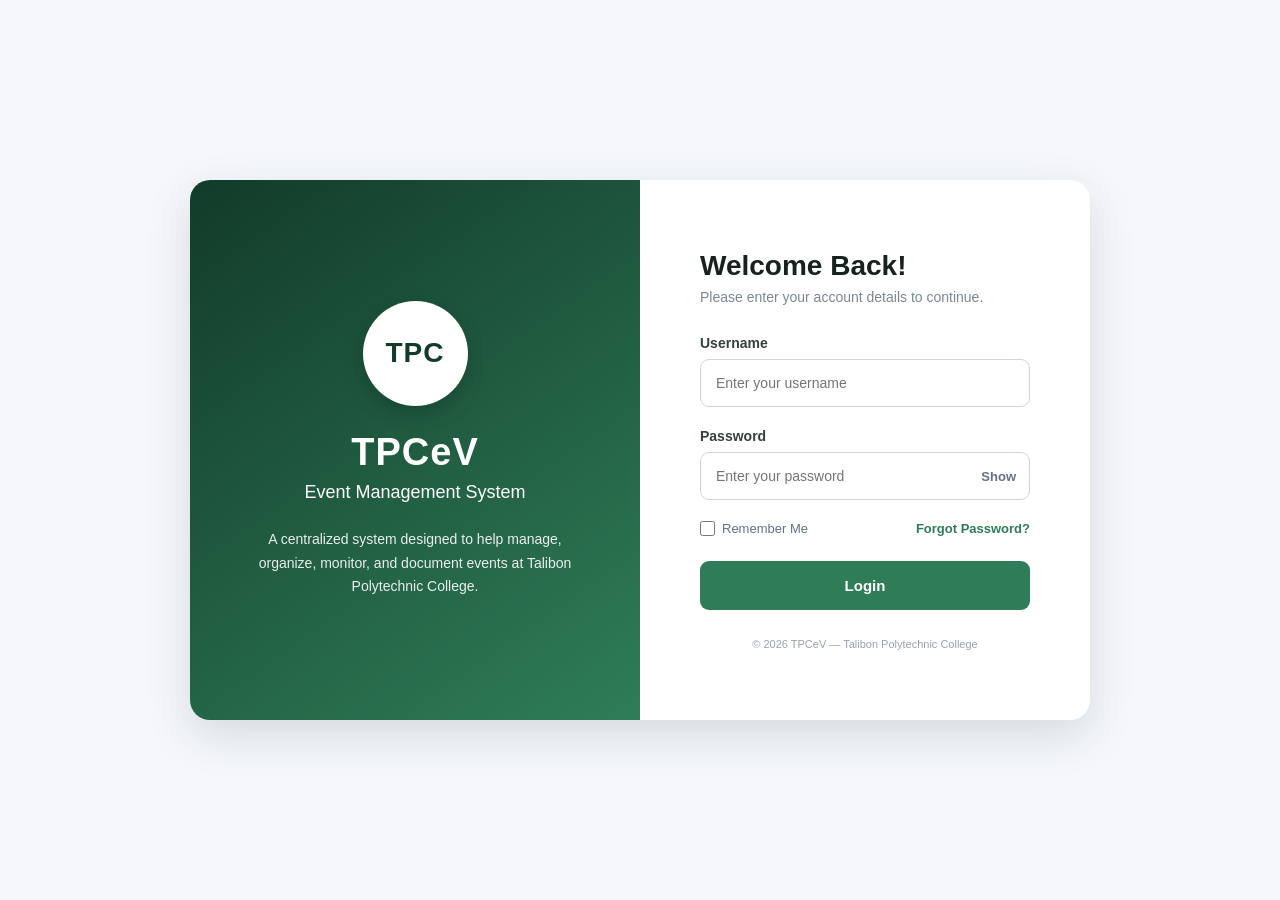
==== index.html @ 9faf1b17 "Set login page as homepage" ====
<!DOCTYPE html>
<html lang="en">
<head>
    <meta charset="UTF-8">
    <meta name="viewport" content="width=device-width, initial-scale=1.0">

    <title>TPCeV | Event Management System</title>

    <style>
        * {
            margin: 0;
            padding: 0;
            box-sizing: border-box;
            font-family: "Segoe UI", Arial, sans-serif;
        }

        body {
            min-height: 100vh;
            display: flex;
            align-items: center;
            justify-content: center;
            background: #f5f7fb;
            padding: 20px;
        }

        /* MAIN LOGIN BOX */
        .login-wrapper {
            width: 900px;
            min-height: 540px;
            display: flex;
            background: #ffffff;
            border-radius: 20px;
            overflow: hidden;
            box-shadow: 0 15px 45px rgba(18, 59, 42, 0.14);
        }

        /* LEFT SIDE */
        .welcome-section {
            width: 50%;
            background: linear-gradient(145deg, #123b2a, #2f7d58);
            color: white;
            display: flex;
            align-items: center;
            justify-content: center;
            text-align: center;
            padding: 50px;
        }

        .welcome-content {
            width: 100%;
        }

        /* LOGO */
        .logo {
            width: 105px;
            height: 105px;
            border-radius: 50%;
            background: white;
            color: #123b2a;
            display: flex;
            align-items: center;
            justify-content: center;
            margin: 0 auto 25px;
            font-size: 28px;
            font-weight: 800;
            letter-spacing: 1px;
            box-shadow: 0 8px 20px rgba(0, 0, 0, 0.18);
        }

        .welcome-content h1 {
            font-size: 38px;
            margin-bottom: 8px;
            letter-spacing: 1px;
        }

        .welcome-content h2 {
            font-size: 18px;
            font-weight: 400;
            margin-bottom: 25px;
        }

        .welcome-content p {
            font-size: 14px;
            line-height: 1.7;
            opacity: 0.9;
            max-width: 330px;
            margin: auto;
        }

        /* RIGHT SIDE */
        .login-section {
            width: 50%;
            padding: 55px 60px;
            display: flex;
            align-items: center;
        }

        .login-content {
            width: 100%;
        }

        .login-title {
            margin-bottom: 30px;
        }

        .login-title h2 {
            font-size: 28px;
            color: #17221d;
            margin-bottom: 7px;
        }

        .login-title p {
            font-size: 14px;
            color: #7b8794;
        }

        /* INPUT */
        .form-group {
            margin-bottom: 21px;
        }

        .form-group label {
            display: block;
            font-size: 14px;
            font-weight: 600;
            color: #34413a;
            margin-bottom: 8px;
        }

        .input-container {
            position: relative;
        }

        .input-container input {
            width: 100%;
            height: 48px;
            border: 1px solid #d0d5dd;
            border-radius: 9px;
            padding: 0 15px;
            font-size: 14px;
            outline: none;
            transition: 0.2s;
            background: #fff;
        }

        .input-container input:focus {
            border-color: #2f7d58;
            box-shadow: 0 0 0 3px rgba(47, 125, 88, 0.12);
        }

        .input-container input.error {
            border-color: #d92d20;
        }

        .input-container input.success {
            border-color: #2f7d58;
        }

        /* PASSWORD EYE */
        .password-toggle {
            position: absolute;
            right: 14px;
            top: 50%;
            transform: translateY(-50%);
            border: none;
            background: none;
            cursor: pointer;
            color: #667085;
            font-size: 13px;
            font-weight: 600;
        }

        .password-toggle:hover {
            color: #2f7d58;
        }

        /* ERROR MESSAGE */
        .error-message {
            display: none;
            color: #d92d20;
            font-size: 12px;
            margin-top: 6px;
        }

        .error-message.show {
            display: block;
        }

        /* OPTIONS */
        .login-options {
            display: flex;
            align-items: center;
            justify-content: space-between;
            margin-bottom: 25px;
            font-size: 13px;
        }

        .remember {
            display: flex;
            align-items: center;
            gap: 7px;
            color: #667085;
            cursor: pointer;
        }

        .remember input {
            width: 15px;
            height: 15px;
            cursor: pointer;
            accent-color: #2f7d58;
        }

        .forgot {
            color: #2f7d58;
            text-decoration: none;
            font-weight: 600;
        }

        .forgot:hover {
            text-decoration: underline;
            color: #123b2a;
        }

        /* LOGIN BUTTON */
        .login-button {
            width: 100%;
            height: 49px;
            border: none;
            border-radius: 9px;
            background: #2f7d58;
            color: white;
            font-size: 15px;
            font-weight: 700;
            cursor: pointer;
            transition: 0.2s;
        }

        .login-button:hover {
            background: #123b2a;
        }

        .login-button:disabled {
            opacity: 0.7;
            cursor: not-allowed;
        }

        /* LOGIN MESSAGE */
        .login-message {
            display: none;
            margin-top: 15px;
            padding: 11px;
            border-radius: 8px;
            text-align: center;
            font-size: 13px;
        }

        .login-message.success {
            display: block;
            color: #267049;
            background: #e6f3ec;
            border: 1px solid #b9ddc8;
        }

        .login-message.error {
            display: block;
            color: #b42318;
            background: #fef3f2;
            border: 1px solid #fecdca;
        }

        /* FOOTER */
        .footer {
            text-align: center;
            margin-top: 28px;
            font-size: 11px;
            color: #98a2b3;
        }

        /* MOBILE */
        @media (max-width: 768px) {

            .login-wrapper {
                width: 100%;
                max-width: 450px;
                min-height: auto;
            }

            .welcome-section {
                display: none;
            }

            .login-section {
                width: 100%;
                padding: 40px 30px;
            }
        }

        @media (max-width: 400px) {

            body {
                padding: 10px;
            }

            .login-section {
                padding: 35px 22px;
            }

            .login-title h2 {
                font-size: 25px;
            }

            .login-options {
                font-size: 12px;
            }
        }
    </style>
</head>

<body>

    <div class="login-wrapper">

        <!-- LEFT / WELCOME SECTION -->
        <div class="welcome-section">

            <div class="welcome-content">

                <div class="logo">
                    TPC
                </div>

                <h1>TPCeV</h1>

                <h2>Event Management System</h2>

                <p>
                    A centralized system designed to help manage,
                    organize, monitor, and document events at
                    Talibon Polytechnic College.
                </p>

            </div>

        </div>


        <!-- RIGHT / LOGIN SECTION -->
        <div class="login-section">

            <div class="login-content">

                <div class="login-title">

                    <h2>Welcome Back!</h2>

                    <p>
                        Please enter your account details to continue.
                    </p>

                </div>


                <form id="loginForm" novalidate>

                    <!-- USERNAME -->
                    <div class="form-group">

                        <label for="username">
                            Username
                        </label>

                        <div class="input-container">

                            <input
                                type="text"
                                id="username"
                                name="username"
                                placeholder="Enter your username"
                                autocomplete="username"
                            >

                        </div>

                        <div id="usernameError" class="error-message">
                            Please enter your username.
                        </div>

                    </div>


                    <!-- PASSWORD -->
                    <div class="form-group">

                        <label for="password">
                            Password
                        </label>

                        <div class="input-container">

                            <input
                                type="password"
                                id="password"
                                name="password"
                                placeholder="Enter your password"
                                autocomplete="current-password"
                            >

                            <button
                                type="button"
                                class="password-toggle"
                                id="passwordToggle"
                            >
                                Show
                            </button>

                        </div>

                        <div id="passwordError" class="error-message">
                            Please enter your password.
                        </div>

                    </div>


                    <!-- OPTIONS -->
                    <div class="login-options">

                        <label class="remember">

                            <input
                                type="checkbox"
                                id="rememberMe"
                            >

                            Remember Me

                        </label>

                        <a
                            href="#"
                            class="forgot"
                            id="forgotPassword"
                        >
                            Forgot Password?
                        </a>

                    </div>


                    <!-- LOGIN BUTTON -->
                    <button
                        type="submit"
                        class="login-button"
                        id="loginButton"
                    >
                        Login
                    </button>


                    <!-- MESSAGE -->
                    <div
                        id="loginMessage"
                        class="login-message"
                    ></div>

                </form>


                <div class="footer">

                    © 2026 TPCeV — Talibon Polytechnic College

                </div>

            </div>

        </div>

    </div>


    <script>

        /* =========================================
           TPCeV LOGIN VALIDATION
           ========================================= */

        const loginForm = document.getElementById("loginForm");

        const username = document.getElementById("username");
        const password = document.getElementById("password");

        const usernameError = document.getElementById("usernameError");
        const passwordError = document.getElementById("passwordError");

        const loginButton = document.getElementById("loginButton");
        const loginMessage = document.getElementById("loginMessage");

        const passwordToggle =
            document.getElementById("passwordToggle");

        const forgotPassword =
            document.getElementById("forgotPassword");


        /* =========================================
           DEMO ACCOUNT
           ========================================= */

        const VALID_USERNAME = "admin";
        const VALID_PASSWORD = "admin123";


        /* =========================================
           SHOW / HIDE PASSWORD
           ========================================= */

        passwordToggle.addEventListener("click", function () {

            if (password.type === "password") {

                password.type = "text";
                passwordToggle.textContent = "Hide";

            } else {

                password.type = "password";
                passwordToggle.textContent = "Show";

            }

        });


        /* =========================================
           CLEAR ERROR WHEN USER TYPES
           ========================================= */

        username.addEventListener("input", function () {

            username.classList.remove("error");
            usernameError.classList.remove("show");

        });


        password.addEventListener("input", function () {

            password.classList.remove("error");
            passwordError.classList.remove("show");

        });


        /* =========================================
           LOGIN VALIDATION
           ========================================= */

        loginForm.addEventListener("submit", function (event) {

            event.preventDefault();

            let valid = true;

            const enteredUsername =
                username.value.trim();

            const enteredPassword =
                password.value;


            loginMessage.className = "login-message";
            loginMessage.textContent = "";


            /* USERNAME VALIDATION */

            if (enteredUsername === "") {

                username.classList.add("error");

                usernameError.textContent =
                    "Please enter your username.";

                usernameError.classList.add("show");

                valid = false;

            }


            /* PASSWORD VALIDATION */

            if (enteredPassword === "") {

                password.classList.add("error");

                passwordError.textContent =
                    "Please enter your password.";

                passwordError.classList.add("show");

                valid = false;

            }


            if (!valid) {
                return;
            }


            /* PASSWORD LENGTH */

            if (enteredPassword.length < 6) {

                password.classList.add("error");

                passwordError.textContent =
                    "Password must be at least 6 characters.";

                passwordError.classList.add("show");

                return;

            }


            /* =====================================
               CHECK LOGIN CREDENTIALS
               ===================================== */

            if (
                enteredUsername === VALID_USERNAME &&
                enteredPassword === VALID_PASSWORD
            ) {

                username.classList.add("success");
                password.classList.add("success");

                loginMessage.className =
                    "login-message success";

                loginMessage.textContent =
                    "Login successful! Redirecting...";

                loginButton.disabled = true;

                loginButton.textContent =
                    "Logging in...";


                /* SAVE LOGIN STATUS */

                localStorage.setItem(
                    "tpcevLoggedIn",
                    "true"
                );

                localStorage.setItem(
                    "tpcevAdmin",
                    "Administrator"
                );


                /* REMEMBER USERNAME */

                const rememberMe =
                    document.getElementById("rememberMe");

                if (rememberMe.checked) {

                    localStorage.setItem(
                        "tpcev_username",
                        enteredUsername
                    );

                } else {

                    localStorage.removeItem(
                        "tpcev_username"
                    );

                }


                /* REDIRECT */

                setTimeout(function () {

                    window.location.href =
                        "dashboard.html";

                }, 1200);


            } else {

                username.classList.add("error");
                password.classList.add("error");

                loginMessage.className =
                    "login-message error";

                loginMessage.textContent =
                    "Invalid username or password.";

            }

        });


        /* =========================================
           REMEMBERED USERNAME
           ========================================= */

        window.addEventListener("load", function () {

            const savedUsername =
                localStorage.getItem("tpcev_username");

            if (savedUsername) {

                username.value = savedUsername;

                document.getElementById(
                    "rememberMe"
                ).checked = true;

            }

        });


        /* =========================================
           FORGOT PASSWORD
           ========================================= */

        forgotPassword.addEventListener("click", function (event) {

            event.preventDefault();

            loginMessage.className =
                "login-message error";

            loginMessage.textContent =
                "Please contact the system administrator to reset your password.";

        });

    </script>

</body>
</html>
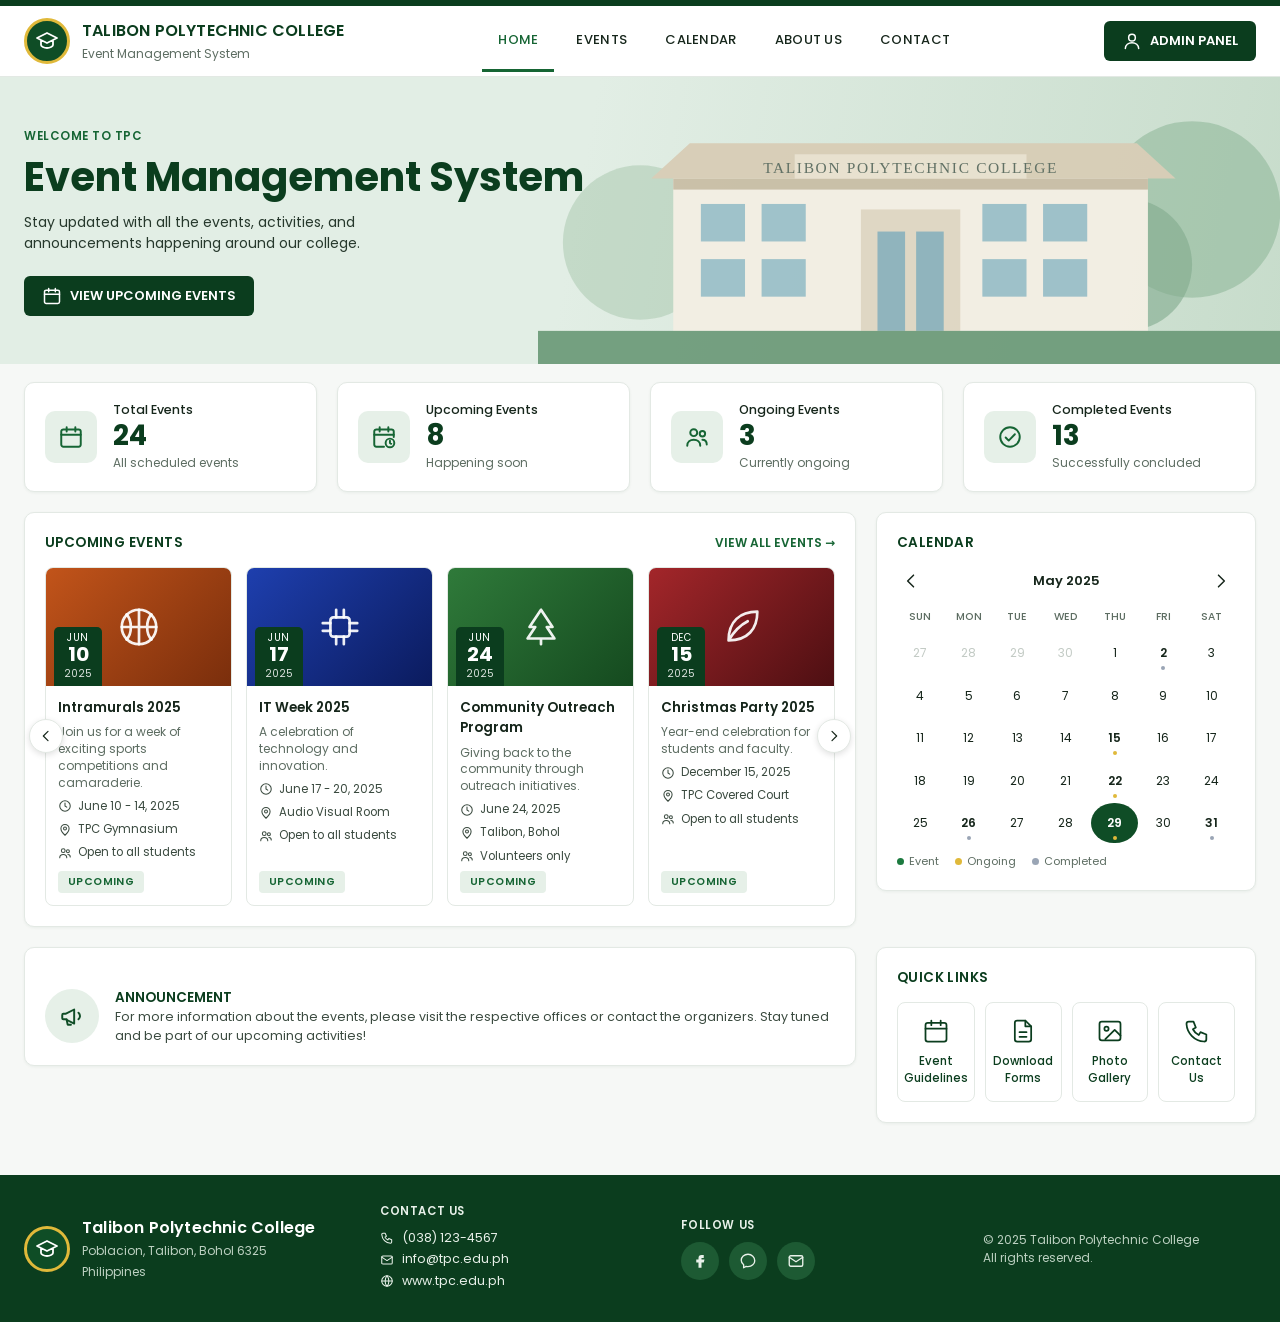
==== commit ac5f7ed2: "Update TPCeV system" ====
--- a/index.html
+++ b/index.html
@@ -1,754 +1,1903 @@
 <!DOCTYPE html>
 <html lang="en">
 <head>
-    <meta charset="UTF-8">
-    <meta name="viewport" content="width=device-width, initial-scale=1.0">
-
-    <title>TPCeV | Event Management System</title>
-
-    <style>
-        * {
-            margin: 0;
-            padding: 0;
-            box-sizing: border-box;
-            font-family: "Segoe UI", Arial, sans-serif;
-        }
-
-        body {
-            min-height: 100vh;
-            display: flex;
-            align-items: center;
-            justify-content: center;
-            background: #f5f7fb;
-            padding: 20px;
-        }
-
-        /* MAIN LOGIN BOX */
-        .login-wrapper {
-            width: 900px;
-            min-height: 540px;
-            display: flex;
-            background: #ffffff;
-            border-radius: 20px;
-            overflow: hidden;
-            box-shadow: 0 15px 45px rgba(18, 59, 42, 0.14);
-        }
-
-        /* LEFT SIDE */
-        .welcome-section {
-            width: 50%;
-            background: linear-gradient(145deg, #123b2a, #2f7d58);
-            color: white;
-            display: flex;
-            align-items: center;
-            justify-content: center;
-            text-align: center;
-            padding: 50px;
-        }
-
-        .welcome-content {
-            width: 100%;
-        }
-
-        /* LOGO */
-        .logo {
-            width: 105px;
-            height: 105px;
-            border-radius: 50%;
-            background: white;
-            color: #123b2a;
-            display: flex;
-            align-items: center;
-            justify-content: center;
-            margin: 0 auto 25px;
-            font-size: 28px;
-            font-weight: 800;
-            letter-spacing: 1px;
-            box-shadow: 0 8px 20px rgba(0, 0, 0, 0.18);
-        }
-
-        .welcome-content h1 {
-            font-size: 38px;
-            margin-bottom: 8px;
-            letter-spacing: 1px;
-        }
-
-        .welcome-content h2 {
-            font-size: 18px;
-            font-weight: 400;
-            margin-bottom: 25px;
-        }
-
-        .welcome-content p {
-            font-size: 14px;
-            line-height: 1.7;
-            opacity: 0.9;
-            max-width: 330px;
-            margin: auto;
-        }
-
-        /* RIGHT SIDE */
-        .login-section {
-            width: 50%;
-            padding: 55px 60px;
-            display: flex;
-            align-items: center;
-        }
-
-        .login-content {
-            width: 100%;
-        }
-
-        .login-title {
-            margin-bottom: 30px;
-        }
-
-        .login-title h2 {
-            font-size: 28px;
-            color: #17221d;
-            margin-bottom: 7px;
-        }
-
-        .login-title p {
-            font-size: 14px;
-            color: #7b8794;
-        }
-
-        /* INPUT */
-        .form-group {
-            margin-bottom: 21px;
-        }
-
-        .form-group label {
-            display: block;
-            font-size: 14px;
-            font-weight: 600;
-            color: #34413a;
-            margin-bottom: 8px;
-        }
-
-        .input-container {
-            position: relative;
-        }
-
-        .input-container input {
-            width: 100%;
-            height: 48px;
-            border: 1px solid #d0d5dd;
-            border-radius: 9px;
-            padding: 0 15px;
-            font-size: 14px;
-            outline: none;
-            transition: 0.2s;
-            background: #fff;
-        }
-
-        .input-container input:focus {
-            border-color: #2f7d58;
-            box-shadow: 0 0 0 3px rgba(47, 125, 88, 0.12);
-        }
-
-        .input-container input.error {
-            border-color: #d92d20;
-        }
-
-        .input-container input.success {
-            border-color: #2f7d58;
-        }
-
-        /* PASSWORD EYE */
-        .password-toggle {
-            position: absolute;
-            right: 14px;
-            top: 50%;
-            transform: translateY(-50%);
-            border: none;
-            background: none;
-            cursor: pointer;
-            color: #667085;
-            font-size: 13px;
-            font-weight: 600;
-        }
-
-        .password-toggle:hover {
-            color: #2f7d58;
-        }
-
-        /* ERROR MESSAGE */
-        .error-message {
-            display: none;
-            color: #d92d20;
-            font-size: 12px;
-            margin-top: 6px;
-        }
-
-        .error-message.show {
-            display: block;
-        }
-
-        /* OPTIONS */
-        .login-options {
-            display: flex;
-            align-items: center;
-            justify-content: space-between;
-            margin-bottom: 25px;
-            font-size: 13px;
-        }
-
-        .remember {
-            display: flex;
-            align-items: center;
-            gap: 7px;
-            color: #667085;
-            cursor: pointer;
-        }
-
-        .remember input {
-            width: 15px;
-            height: 15px;
-            cursor: pointer;
-            accent-color: #2f7d58;
-        }
-
-        .forgot {
-            color: #2f7d58;
-            text-decoration: none;
-            font-weight: 600;
-        }
-
-        .forgot:hover {
-            text-decoration: underline;
-            color: #123b2a;
-        }
-
-        /* LOGIN BUTTON */
-        .login-button {
-            width: 100%;
-            height: 49px;
-            border: none;
-            border-radius: 9px;
-            background: #2f7d58;
-            color: white;
-            font-size: 15px;
-            font-weight: 700;
-            cursor: pointer;
-            transition: 0.2s;
-        }
-
-        .login-button:hover {
-            background: #123b2a;
-        }
-
-        .login-button:disabled {
-            opacity: 0.7;
-            cursor: not-allowed;
-        }
-
-        /* LOGIN MESSAGE */
-        .login-message {
-            display: none;
-            margin-top: 15px;
-            padding: 11px;
-            border-radius: 8px;
-            text-align: center;
-            font-size: 13px;
-        }
-
-        .login-message.success {
-            display: block;
-            color: #267049;
-            background: #e6f3ec;
-            border: 1px solid #b9ddc8;
-        }
-
-        .login-message.error {
-            display: block;
-            color: #b42318;
-            background: #fef3f2;
-            border: 1px solid #fecdca;
-        }
-
-        /* FOOTER */
-        .footer {
-            text-align: center;
-            margin-top: 28px;
-            font-size: 11px;
-            color: #98a2b3;
-        }
-
-        /* MOBILE */
-        @media (max-width: 768px) {
-
-            .login-wrapper {
-                width: 100%;
-                max-width: 450px;
-                min-height: auto;
-            }
-
-            .welcome-section {
-                display: none;
-            }
-
-            .login-section {
-                width: 100%;
-                padding: 40px 30px;
-            }
-        }
-
-        @media (max-width: 400px) {
-
-            body {
-                padding: 10px;
-            }
-
-            .login-section {
-                padding: 35px 22px;
-            }
-
-            .login-title h2 {
-                font-size: 25px;
-            }
-
-            .login-options {
-                font-size: 12px;
-            }
-        }
-    </style>
+<meta charset="UTF-8">
+<meta name="viewport" content="width=device-width, initial-scale=1">
+<title>TPC Event Management System</title>
+<link rel="preconnect" href="https://fonts.googleapis.com">
+<link href="https://fonts.googleapis.com/css2?family=Poppins:wght@400;500;600;700&display=swap" rel="stylesheet">
+<style>
+:root
+{
+  --green-900:#0b3d1e;
+  --green-800:#0f4d26;
+  --green-700:#166534;
+  --green-600:#1c7a3f;
+  --green-100:#e6f0e8;
+  --green-50:#f3f8f4;
+  --ink:#16261b;
+  --muted:#5d6d62;
+  --line:#e3e9e4;
+  --bg:#f6f8f6;
+  --card:#fff;
+  --gold:#e0b93a;
+  --blue:#2f6fbf;
+  --red:#b3372f;
+  --radius:10px;
+}
+*
+{
+  box-sizing:border-box;
+  margin:0;
+  padding:0
+}
+html
+{
+  scroll-behavior:smooth
+}
+body
+{
+  font-family:'Poppins',system-ui,-apple-system,'Segoe UI',Roboto,sans-serif;
+  background:var(--bg);
+  color:var(--ink);
+  font-size:14px;
+  line-height:1.5
+}
+button
+{
+  font:inherit;
+  cursor:pointer;
+  border:0;
+  background:none;
+  color:inherit
+}
+a
+{
+  color:inherit;
+  text-decoration:none
+}
+:focus-visible
+{
+  outline:2px solid var(--green-600);
+  outline-offset:2px
+}
+.hidden
+{
+  display:none!important
+}
+svg.i
+{
+  width:20px;
+  height:20px;
+  stroke:currentColor;
+  fill:none;
+  stroke-width:1.8;
+  stroke-linecap:round;
+  stroke-linejoin:round;
+  flex:none
+}
+/* ---------- Public header ---------- */
+.topbar
+{
+  background:#fff;
+  border-top:6px solid var(--green-900);
+  border-bottom:1px solid var(--line);
+  position:sticky;
+  top:0;
+  z-index:20
+}
+.topbar-in
+{
+  max-width:1280px;
+  margin:auto;
+  padding:12px 24px;
+  display:flex;
+  align-items:center;
+  gap:24px
+}
+.brand
+{
+  display:flex;
+  align-items:center;
+  gap:12px
+}
+.brand b
+{
+  display:block;
+  font-size:16px;
+  font-weight:600;
+  letter-spacing:.2px;
+  color:var(--green-900)
+}
+.brand small
+{
+  color:var(--muted);
+  font-size:12px
+}
+.logo
+{
+  width:46px;
+  height:46px;
+  border-radius:50%;
+  background:var(--green-800);
+  display:grid;
+  place-items:center;
+  color:#fff;
+  border:3px solid var(--gold);
+  flex:none
+}
+.logo svg
+{
+  width:24px;
+  height:24px;
+  stroke:#fff;
+  fill:none;
+  stroke-width:1.8;
+  stroke-linecap:round;
+  stroke-linejoin:round
+}
+nav.main
+{
+  margin:0 auto;
+  display:flex;
+  gap:6px
+}
+nav.main a
+{
+  padding:20px 16px;
+  font-weight:500;
+  color:var(--ink);
+  border-bottom:3px solid transparent;
+  margin-bottom:-14px;
+  margin-top:-14px;
+  font-size:13px;
+  letter-spacing:.3px
+}
+nav.main a:hover,nav.main a.active
+{
+  color:var(--green-700);
+  border-color:var(--green-700)
+}
+.btn
+{
+  display:inline-flex;
+  align-items:center;
+  gap:8px;
+  padding:10px 18px;
+  border-radius:6px;
+  font-weight:600;
+  font-size:13px;
+  transition:background .15s
+}
+.btn-primary
+{
+  background:var(--green-900);
+  color:#fff
+}
+.btn-primary:hover
+{
+  background:var(--green-700)
+}
+.btn-ghost
+{
+  border:1px solid var(--line);
+  background:#fff
+}
+.btn-ghost:hover
+{
+  background:var(--green-50)
+}
+.menu-btn
+{
+  display:none
+}
+/* ---------- Hero ---------- */
+.hero
+{
+  position:relative;
+  overflow:hidden;
+  background:linear-gradient(100deg,#e2eee5 0%,#e2eee5 45%,#c7dccb 100%);
+  min-height:260px
+}
+.hero-in
+{
+  max-width:1280px;
+  margin:auto;
+  padding:48px 24px;
+  position:relative;
+  z-index:2
+}
+.hero small
+{
+  color:var(--green-700);
+  font-weight:600;
+  letter-spacing:.5px
+}
+.hero h1
+{
+  font-size:40px;
+  line-height:1.15;
+  color:var(--green-900);
+  margin:8px 0 12px;
+  font-weight:700
+}
+.hero p
+{
+  max-width:380px;
+  color:#26382c;
+  margin-bottom:22px
+}
+.campus
+{
+  position:absolute;
+  right:0;
+  bottom:0;
+  width:58%;
+  height:100%;
+  z-index:1;
+  opacity:.95
+}
+.campus svg
+{
+  width:100%;
+  height:100%
+}
+/* ---------- Layout ---------- */
+.wrap
+{
+  max-width:1280px;
+  margin:auto;
+  padding:24px
+}
+.stats
+{
+  display:grid;
+  grid-template-columns:repeat(4,1fr);
+  gap:20px;
+  margin-top:-6px
+}
+.stat
+{
+  background:var(--card);
+  border:1px solid var(--line);
+  border-radius:var(--radius);
+  padding:18px 20px;
+  display:flex;
+  align-items:center;
+  gap:16px;
+  box-shadow:0 1px 3px rgba(11,61,30,.06)
+}
+.stat .ic
+{
+  width:52px;
+  height:52px;
+  border-radius:10px;
+  background:var(--green-100);
+  color:var(--green-700);
+  display:grid;
+  place-items:center
+}
+.stat .ic svg
+{
+  width:26px;
+  height:26px
+}
+.stat h4
+{
+  font-size:12.5px;
+  font-weight:500;
+  color:var(--ink)
+}
+.stat .n
+{
+  font-size:28px;
+  font-weight:700;
+  color:var(--green-900);
+  line-height:1.15
+}
+.stat small
+{
+  color:var(--muted);
+  font-size:12px
+}
+.grid
+{
+  display:grid;
+  grid-template-columns:1fr 380px;
+  gap:20px;
+  margin-top:20px;
+  align-items:start
+}
+.panel
+{
+  background:var(--card);
+  border:1px solid var(--line);
+  border-radius:var(--radius);
+  padding:20px;
+  box-shadow:0 1px 3px rgba(11,61,30,.06)
+}
+.panel-h
+{
+  display:flex;
+  align-items:center;
+  justify-content:space-between;
+  margin-bottom:14px
+}
+.panel-h h3
+{
+  font-size:13.5px;
+  font-weight:600;
+  color:var(--green-900);
+  letter-spacing:.4px
+}
+.link
+{
+  font-size:12px;
+  font-weight:600;
+  color:var(--green-700)
+}
+.link:hover
+{
+  text-decoration:underline
+}
+/* ---------- Event cards ---------- */
+.ev-row
+{
+  display:grid;
+  grid-template-columns:repeat(4,1fr);
+  gap:14px
+}
+.ev
+{
+  border:1px solid var(--line);
+  border-radius:8px;
+  overflow:hidden;
+  display:flex;
+  flex-direction:column;
+  background:#fff
+}
+.ev-cover
+{
+  height:118px;
+  position:relative;
+  display:grid;
+  place-items:center;
+  color:rgba(255,255,255,.92)
+}
+.ev-cover svg
+{
+  width:46px;
+  height:46px;
+  stroke-width:1.4
+}
+.ev-date
+{
+  position:absolute;
+  left:8px;
+  bottom:0;
+  background:var(--green-900);
+  color:#fff;
+  text-align:center;
+  padding:5px 10px 6px;
+  border-radius:5px 5px 0 0;
+  line-height:1.1
+}
+.ev-date span
+{
+  font-size:10px;
+  display:block;
+  letter-spacing:.5px
+}
+.ev-date b
+{
+  font-size:20px;
+  display:block
+}
+.ev-date i
+{
+  font-style:normal;
+  font-size:10px;
+  opacity:.85
+}
+.ev-body
+{
+  padding:12px;
+  display:flex;
+  flex-direction:column;
+  gap:6px;
+  flex:1
+}
+.ev-body h5
+{
+  font-size:13.5px;
+  font-weight:600
+}
+.ev-body p
+{
+  font-size:12px;
+  color:var(--muted);
+  line-height:1.4
+}
+.meta
+{
+  display:flex;
+  align-items:center;
+  gap:6px;
+  font-size:11.5px;
+  color:#3a4a3f
+}
+.meta svg
+{
+  width:14px;
+  height:14px
+}
+.badge
+{
+  display:inline-block;
+  font-size:10.5px;
+  font-weight:600;
+  padding:3px 10px;
+  border-radius:4px;
+  letter-spacing:.4px;
+  align-self:flex-start;
+  margin-top:auto
+}
+.b-upcoming
+{
+  background:var(--green-100);
+  color:var(--green-700)
+}
+.b-ongoing
+{
+  background:#fff3cf;
+  color:#8a6a00
+}
+.b-completed
+{
+  background:#e7eaf0;
+  color:#48546a
+}
+.slider
+{
+  position:relative
+}
+.arrow
+{
+  position:absolute;
+  top:50%;
+  width:34px;
+  height:34px;
+  border-radius:50%;
+  background:#fff;
+  border:1px solid var(--line);
+  box-shadow:0 2px 6px rgba(0,0,0,.12);
+  display:grid;
+  place-items:center;
+  z-index:3;
+  transform:translateY(-50%)
+}
+.arrow:hover
+{
+  background:var(--green-50)
+}
+.arrow.l
+{
+  left:-16px
+}
+.arrow.r
+{
+  right:-16px
+}
+.arrow svg
+{
+  width:16px;
+  height:16px
+}
+/* ---------- Calendar ---------- */
+.cal-h
+{
+  display:flex;
+  align-items:center;
+  justify-content:space-between;
+  font-weight:600;
+  font-size:13px;
+  margin-bottom:8px
+}
+.cal-h button
+{
+  width:28px;
+  height:28px;
+  border-radius:6px;
+  display:grid;
+  place-items:center
+}
+.cal-h button:hover
+{
+  background:var(--green-50)
+}
+.cal
+{
+  display:grid;
+  grid-template-columns:repeat(7,1fr);
+  gap:2px;
+  text-align:center;
+  font-size:12px
+}
+.cal .dow
+{
+  font-size:10.5px;
+  color:var(--muted);
+  padding:6px 0;
+  font-weight:500
+}
+.cal .d
+{
+  aspect-ratio:1.15;
+  display:flex;
+  flex-direction:column;
+  align-items:center;
+  justify-content:center;
+  border-radius:50%;
+  position:relative;
+  cursor:default
+}
+.cal .d.out
+{
+  color:#c3cbc5
+}
+.cal .d.today
+{
+  background:var(--green-800);
+  color:#fff;
+  font-weight:600
+}
+.cal .d.has
+{
+  cursor:pointer;
+  font-weight:600
+}
+.cal .d.has:hover
+{
+  background:var(--green-100)
+}
+.cal .d.today.has:hover
+{
+  background:var(--green-700)
+}
+.cal .d .dots
+{
+  position:absolute;
+  bottom:3px;
+  display:flex;
+  gap:2px
+}
+.cal .d .dots i
+{
+  width:4px;
+  height:4px;
+  border-radius:50%
+}
+.dot-upcoming
+{
+  background:var(--green-600)
+}
+.dot-ongoing
+{
+  background:var(--gold)
+}
+.dot-completed
+{
+  background:#9aa5b5
+}
+.legend
+{
+  display:flex;
+  gap:16px;
+  font-size:11px;
+  color:var(--muted);
+  margin-top:10px
+}
+.legend span
+{
+  display:flex;
+  align-items:center;
+  gap:5px
+}
+.legend i
+{
+  width:7px;
+  height:7px;
+  border-radius:50%;
+  display:inline-block
+}
+.cal-note
+{
+  margin-top:10px;
+  padding:10px 12px;
+  background:var(--green-50);
+  border-radius:8px;
+  font-size:12px;
+  color:#26382c
+}
+/* ---------- Quick links, announcement ---------- */
+.ql
+{
+  display:grid;
+  grid-template-columns:repeat(4,1fr);
+  gap:10px
+}
+.ql a
+{
+  border:1px solid var(--line);
+  border-radius:8px;
+  padding:14px 6px;
+  display:flex;
+  flex-direction:column;
+  align-items:center;
+  gap:8px;
+  font-size:11.5px;
+  text-align:center;
+  color:var(--green-900);
+  font-weight:500;
+  background:#fff
+}
+.ql a:hover
+{
+  background:var(--green-50);
+  border-color:#c9d9cd
+}
+.ql svg
+{
+  width:28px;
+  height:28px;
+  stroke-width:1.5
+}
+.ann
+{
+  display:flex;
+  gap:16px;
+  align-items:center;
+  margin-top:20px
+}
+.ann .ic
+{
+  width:54px;
+  height:54px;
+  border-radius:50%;
+  background:var(--green-100);
+  color:var(--green-800);
+  display:grid;
+  place-items:center;
+  flex:none
+}
+.ann h4
+{
+  font-size:13.5px;
+  color:var(--green-900);
+  font-weight:600
+}
+.ann p
+{
+  font-size:12.5px;
+  color:#3a4a3f
+}
+/* ---------- Footer ---------- */
+footer
+{
+  background:var(--green-900);
+  color:#e9f1ea;
+  margin-top:28px
+}
+.foot
+{
+  max-width:1280px;
+  margin:auto;
+  padding:28px 24px;
+  display:grid;
+  grid-template-columns:1.2fr 1fr 1fr 1fr;
+  gap:28px;
+  align-items:center
+}
+.foot .brand b
+{
+  color:#fff
+}
+.foot .brand small
+{
+  color:#bcd0c1
+}
+.foot h6
+{
+  font-size:11.5px;
+  letter-spacing:.6px;
+  margin-bottom:8px;
+  font-weight:600
+}
+.foot li
+{
+  list-style:none;
+  font-size:12.5px;
+  margin:3px 0;
+  display:flex;
+  gap:8px;
+  align-items:center
+}
+.foot li svg
+{
+  width:14px;
+  height:14px
+}
+.soc
+{
+  display:flex;
+  gap:10px
+}
+.soc a
+{
+  width:38px;
+  height:38px;
+  border-radius:50%;
+  background:#1d5a33;
+  display:grid;
+  place-items:center
+}
+.soc a:hover
+{
+  background:#28753f
+}
+.soc svg
+{
+  width:18px;
+  height:18px
+}
+.copy
+{
+  font-size:12px;
+  color:#bcd0c1
+}
+/* ---------- Modals ---------- */
+.overlay
+{
+  position:fixed;
+  inset:0;
+  background:rgba(9,32,18,.55);
+  display:grid;
+  place-items:center;
+  z-index:50;
+  padding:16px
+}
+.modal
+{
+  background:#fff;
+  border-radius:12px;
+  width:100%;
+  max-width:400px;
+  padding:28px;
+  box-shadow:0 20px 50px rgba(0,0,0,.3)
+}
+.modal .head
+{
+  display:flex;
+  flex-direction:column;
+  align-items:center;
+  text-align:center;
+  gap:6px;
+  margin-bottom:18px
+}
+.modal h2
+{
+  font-size:20px;
+  color:var(--green-900)
+}
+.modal p.sub
+{
+  color:var(--muted);
+  font-size:12.5px
+}
+label
+{
+  display:block;
+  font-size:12px;
+  font-weight:500;
+  margin:12px 0 5px
+}
+input[type=text],input[type=password]
+{
+  width:100%;
+  padding:11px 12px;
+  border:1px solid #ced8d0;
+  border-radius:7px;
+  font:inherit;
+  background:#fff
+}
+input:focus
+{
+  outline:2px solid var(--green-600);
+  border-color:transparent
+}
+.err
+{
+  color:var(--red);
+  font-size:12px;
+  margin-top:10px;
+  min-height:18px
+}
+.modal .row
+{
+  display:flex;
+  gap:10px;
+  margin-top:8px
+}
+.modal .row .btn
+{
+  flex:1;
+  justify-content:center
+}
+.hint
+{
+  font-size:11.5px;
+  color:var(--muted);
+  background:var(--green-50);
+  padding:8px 10px;
+  border-radius:6px;
+  margin-top:14px;
+  text-align:center
+}
+.day-list
+{
+  list-style:none;
+  margin:10px 0 16px;
+  display:grid;
+  gap:8px
+}
+.day-list li
+{
+  border:1px solid var(--line);
+  border-radius:8px;
+  padding:10px 12px
+}
+.day-list b
+{
+  display:block;
+  font-size:13px
+}
+.day-list small
+{
+  color:var(--muted)
+}
+/* ---------- Admin ---------- */
+.admin
+{
+  display:grid;
+  grid-template-columns:250px 1fr;
+  min-height:100vh
+}
+.side
+{
+  background:var(--green-900);
+  color:#dbe8de;
+  padding:18px 14px;
+  display:flex;
+  flex-direction:column;
+  position:sticky;
+  top:0;
+  height:100vh
+}
+.side .brand
+{
+  padding:4px 8px 18px;
+  border-bottom:1px solid rgba(255,255,255,.12);
+  margin-bottom:14px
+}
+.side .brand b
+{
+  color:#fff;
+  font-size:14px
+}
+.side .brand small
+{
+  color:#a9c2af
+}
+.side nav
+{
+  display:grid;
+  gap:2px
+}
+.side nav button
+{
+  display:flex;
+  align-items:center;
+  gap:12px;
+  padding:10px 12px;
+  border-radius:8px;
+  font-size:13px;
+  text-align:left;
+  width:100%;
+  color:#dbe8de
+}
+.side nav button:hover
+{
+  background:rgba(255,255,255,.08)
+}
+.side nav button.active
+{
+  background:#fff;
+  color:var(--green-900);
+  font-weight:600
+}
+.side .sub
+{
+  margin-left:34px;
+  display:grid;
+  gap:1px;
+  margin-bottom:4px
+}
+.side .sub button
+{
+  padding:6px 10px;
+  font-size:12px;
+  color:#b6cebb
+}
+.side .sub button.active
+{
+  background:rgba(255,255,255,.14);
+  color:#fff;
+  font-weight:500
+}
+.side .logout
+{
+  margin-top:auto;
+  border-top:1px solid rgba(255,255,255,.12);
+  padding-top:14px
+}
+.side .logout button
+{
+  display:flex;
+  gap:12px;
+  align-items:center;
+  padding:10px 12px;
+  border-radius:8px;
+  width:100%;
+  color:#f0c4bf;
+  font-size:13px
+}
+.side .logout button:hover
+{
+  background:rgba(255,255,255,.08)
+}
+.a-main
+{
+  min-width:0
+}
+.a-top
+{
+  background:#fff;
+  border-bottom:1px solid var(--line);
+  padding:14px 28px;
+  display:flex;
+  align-items:center;
+  gap:14px;
+  position:sticky;
+  top:0;
+  z-index:10
+}
+.a-top h2
+{
+  font-size:18px;
+  color:var(--green-900);
+  flex:1
+}
+.who
+{
+  display:flex;
+  align-items:center;
+  gap:10px;
+  font-size:12.5px
+}
+.who .av
+{
+  width:36px;
+  height:36px;
+  border-radius:50%;
+  background:var(--green-800);
+  color:#fff;
+  display:grid;
+  place-items:center;
+  font-weight:600
+}
+.who small
+{
+  display:block;
+  color:var(--muted);
+  font-size:11px;
+  line-height:1.2
+}
+.a-body
+{
+  padding:24px 28px
+}
+.a-welcome
+{
+  display:flex;
+  justify-content:space-between;
+  align-items:center;
+  gap:16px;
+  flex-wrap:wrap;
+  margin-bottom:20px
+}
+.a-welcome p
+{
+  color:var(--muted);
+  font-size:13px
+}
+.a-welcome h3
+{
+  font-size:20px;
+  color:var(--green-900)
+}
+.a-grid
+{
+  display:grid;
+  grid-template-columns:1fr 340px;
+  gap:20px;
+  margin-top:20px;
+  align-items:start
+}
+.stat .trend
+{
+  font-size:11px;
+  color:var(--green-700);
+  font-weight:600
+}
+table
+{
+  width:100%;
+  border-collapse:collapse;
+  font-size:12.5px
+}
+th
+{
+  text-align:left;
+  font-weight:600;
+  color:var(--muted);
+  font-size:11.5px;
+  padding:8px 10px;
+  border-bottom:1px solid var(--line)
+}
+td
+{
+  padding:11px 10px;
+  border-bottom:1px solid #eef2ef;
+  vertical-align:middle
+}
+tr:last-child td
+{
+  border-bottom:0
+}
+td .t
+{
+  font-weight:600
+}
+td small
+{
+  color:var(--muted)
+}
+.tbl-wrap
+{
+  overflow-x:auto
+}
+.act
+{
+  display:flex;
+  gap:4px
+}
+.act button
+{
+  width:30px;
+  height:30px;
+  border-radius:6px;
+  display:grid;
+  place-items:center;
+  color:var(--muted)
+}
+.act button:hover
+{
+  background:var(--green-100);
+  color:var(--green-800)
+}
+.act svg
+{
+  width:16px;
+  height:16px
+}
+.feed
+{
+  list-style:none;
+  display:grid;
+  gap:12px
+}
+.feed li
+{
+  display:flex;
+  gap:12px;
+  align-items:flex-start;
+  font-size:12.5px
+}
+.feed .ic
+{
+  width:34px;
+  height:34px;
+  border-radius:8px;
+  background:var(--green-100);
+  color:var(--green-700);
+  display:grid;
+  place-items:center;
+  flex:none
+}
+.feed .ic svg
+{
+  width:17px;
+  height:17px
+}
+.feed small
+{
+  color:var(--muted);
+  display:block;
+  font-size:11px
+}
+.pending
+{
+  display:grid;
+  grid-template-columns:1fr 1fr;
+  gap:10px
+}
+.pending div
+{
+  background:var(--green-50);
+  border-radius:8px;
+  padding:12px
+}
+.pending b
+{
+  font-size:22px;
+  color:var(--green-900);
+  display:block;
+  line-height:1.1
+}
+.pending span
+{
+  font-size:11.5px;
+  color:var(--muted)
+}
+.soon
+{
+  text-align:center;
+  padding:70px 20px;
+  color:var(--muted)
+}
+.soon svg
+{
+  width:44px;
+  height:44px;
+  color:var(--green-600);
+  margin-bottom:10px
+}
+.soon h3
+{
+  color:var(--green-900);
+  margin-bottom:6px
+}
+.toast
+{
+  position:fixed;
+  bottom:22px;
+  left:50%;
+  transform:translateX(-50%);
+  background:var(--green-900);
+  color:#fff;
+  padding:11px 18px;
+  border-radius:8px;
+  font-size:13px;
+  z-index:80;
+  box-shadow:0 8px 24px rgba(0,0,0,.25)
+}
+/* ---------- Forms & validation ---------- */
+input[type=date],textarea,select
+{
+  width:100%;
+  padding:11px 12px;
+  border:1px solid #ced8d0;
+  border-radius:7px;
+  font:inherit;
+  background:#fff;
+  color:var(--ink)
+}
+textarea
+{
+  resize:vertical;
+  min-height:96px
+}
+textarea:focus,select:focus,input[type=date]:focus
+{
+  outline:2px solid var(--green-600);
+  border-color:transparent
+}
+.invalid,input.invalid,textarea.invalid,select.invalid
+{
+  border-color:var(--red)!important;
+  background:#fff7f6
+}
+.ferr
+{
+  color:var(--red);
+  font-size:11.5px;
+  min-height:0;
+  margin-top:4px
+}
+.ferr:empty
+{
+  display:none
+}
+.eform
+{
+  max-width:760px
+}
+.eform .fg
+{
+  display:grid;
+  grid-template-columns:1fr 1fr;
+  gap:4px 18px
+}
+.eform .full
+{
+  grid-column:1/-1
+}
+.eform .count
+{
+  font-size:11px;
+  color:var(--muted);
+  text-align:right;
+  margin-top:3px
+}
+.eform .actions
+{
+  display:flex;
+  gap:10px;
+  margin-top:22px
+}
+.eform .req
+{
+  color:var(--red)
+}
+@media (max-width:560px)
+{
+  .eform .fg
+  {
+    grid-template-columns:1fr
+  }
+}
+/* ---------- Responsive ---------- */
+@media (max-width:1100px)
+{
+  .grid,.a-grid
+  {
+    grid-template-columns:1fr
+  }
+  .ev-row
+  {
+    grid-template-columns:repeat(2,1fr)
+  }
+  .stats
+  {
+    grid-template-columns:repeat(2,1fr)
+  }
+  .foot
+  {
+    grid-template-columns:1fr 1fr
+  }
+}
+@media (max-width:860px)
+{
+  nav.main
+  {
+    display:none;
+    position:absolute;
+    top:100%;
+    left:0;
+    right:0;
+    background:#fff;
+    flex-direction:column;
+    padding:8px 24px 14px;
+    border-bottom:1px solid var(--line);
+    gap:0
+  }
+  nav.main.open
+  {
+    display:flex
+  }
+  nav.main a
+  {
+    padding:12px 0;
+    margin:0;
+    border-bottom:1px solid var(--line)
+  }
+  .menu-btn
+  {
+    display:grid;
+    place-items:center;
+    width:38px;
+    height:38px;
+    border:1px solid var(--line);
+    border-radius:6px;
+    margin-left:auto
+  }
+  .topbar-in
+  {
+    gap:12px
+  }
+  .hero h1
+  {
+    font-size:30px
+  }
+  .campus
+  {
+    opacity:.35;
+    width:100%
+  }
+  .admin
+  {
+    grid-template-columns:1fr
+  }
+  .side
+  {
+    position:static;
+    height:auto
+  }
+  .side nav
+  {
+    grid-template-columns:repeat(2,1fr)
+  }
+  .side .sub
+  {
+    display:none
+  }
+  .side .logout
+  {
+    margin-top:12px
+  }
+  .a-body
+  {
+    padding:18px 16px
+  }
+  .a-top
+  {
+    padding:12px 16px
+  }
+}
+@media (max-width:560px)
+{
+  .ev-row
+  {
+    grid-template-columns:1fr
+  }
+  .stats
+  {
+    grid-template-columns:1fr
+  }
+  .ql
+  {
+    grid-template-columns:repeat(2,1fr)
+  }
+  .foot
+  {
+    grid-template-columns:1fr
+  }
+  .arrow.l
+  {
+    left:-8px
+  }
+  .arrow.r
+  {
+    right:-8px
+  }
+  .btn.admin-btn span
+  {
+    display:none
+  }
+  .who div
+  {
+    display:none
+  }
+}
+@media (prefers-reduced-motion:reduce)
+{
+  *
+  {
+    transition:none!important;
+    scroll-behavior:auto!important
+  }
+}
+</style>
 </head>
-
 <body>
 
-    <div class="login-wrapper">
-
-        <!-- LEFT / WELCOME SECTION -->
-        <div class="welcome-section">
-
-            <div class="welcome-content">
-
-                <div class="logo">
-                    TPC
-                </div>
-
-                <h1>TPCeV</h1>
-
-                <h2>Event Management System</h2>
-
-                <p>
-                    A centralized system designed to help manage,
-                    organize, monitor, and document events at
-                    Talibon Polytechnic College.
-                </p>
-
-            </div>
-
+<!-- SVG icon sprite -->
+<svg width="0" height="0" style="position:absolute" aria-hidden="true">
+  <defs>
+    <symbol id="i-cal" viewBox="0 0 24 24"><rect x="3" y="5" width="18" height="16" rx="2"/><path d="M16 3v4M8 3v4M3 10h18"/></symbol>
+    <symbol id="i-calclock" viewBox="0 0 24 24"><path d="M21 12V7a2 2 0 0 0-2-2H5a2 2 0 0 0-2 2v12a2 2 0 0 0 2 2h7"/><path d="M16 3v4M8 3v4M3 10h18"/><circle cx="17.5" cy="17.5" r="4"/><path d="M17.5 15.5v2l1.2.8"/></symbol>
+    <symbol id="i-users" viewBox="0 0 24 24"><circle cx="9" cy="8" r="3.2"/><path d="M3 20c0-3.3 2.7-5.5 6-5.5s6 2.2 6 5.5"/><circle cx="17" cy="9" r="2.5"/><path d="M17 14.5c2.4 0 4 1.7 4 4.5"/></symbol>
+    <symbol id="i-check" viewBox="0 0 24 24"><circle cx="12" cy="12" r="9"/><path d="m8 12.5 2.8 2.8L16.5 9.5"/></symbol>
+    <symbol id="i-pin" viewBox="0 0 24 24"><path d="M12 21s7-6.2 7-11.5A7 7 0 0 0 5 9.5C5 14.8 12 21 12 21z"/><circle cx="12" cy="9.5" r="2.5"/></symbol>
+    <symbol id="i-clock" viewBox="0 0 24 24"><circle cx="12" cy="12" r="9"/><path d="M12 7v5l3 2"/></symbol>
+    <symbol id="i-left" viewBox="0 0 24 24"><path d="m15 5-7 7 7 7"/></symbol>
+    <symbol id="i-right" viewBox="0 0 24 24"><path d="m9 5 7 7-7 7"/></symbol>
+    <symbol id="i-arrow" viewBox="0 0 24 24"><path d="M5 12h14M13 6l6 6-6 6"/></symbol>
+    <symbol id="i-user" viewBox="0 0 24 24"><circle cx="12" cy="8" r="4"/><path d="M4 21c0-4.2 3.6-7 8-7s8 2.8 8 7"/></symbol>
+    <symbol id="i-mega" viewBox="0 0 24 24"><path d="M3 11v3a1 1 0 0 0 1 1h2l8 4V6L6 10H4a1 1 0 0 0-1 1z"/><path d="M18 9a4 4 0 0 1 0 6"/><path d="M7 15l1 5h3"/></symbol>
+    <symbol id="i-doc" viewBox="0 0 24 24"><path d="M14 3H7a2 2 0 0 0-2 2v14a2 2 0 0 0 2 2h10a2 2 0 0 0 2-2V8z"/><path d="M14 3v5h5M9 13h6M9 17h6"/></symbol>
+    <symbol id="i-img" viewBox="0 0 24 24"><rect x="3" y="4" width="18" height="16" rx="2"/><circle cx="9" cy="10" r="1.8"/><path d="m21 16-5-5-8 8"/></symbol>
+    <symbol id="i-phone" viewBox="0 0 24 24"><path d="M5 4h4l2 5-2.5 1.5a11 11 0 0 0 5 5L15 13l5 2v4a2 2 0 0 1-2 2A16 16 0 0 1 3 6a2 2 0 0 1 2-2z"/></symbol>
+    <symbol id="i-mail" viewBox="0 0 24 24"><rect x="3" y="5" width="18" height="14" rx="2"/><path d="m3 7 9 6 9-6"/></symbol>
+    <symbol id="i-globe" viewBox="0 0 24 24"><circle cx="12" cy="12" r="9"/><path d="M3 12h18M12 3a14 14 0 0 1 0 18M12 3a14 14 0 0 0 0 18"/></symbol>
+    <symbol id="i-fb" viewBox="0 0 24 24"><path d="M14 8h3V4h-3a4 4 0 0 0-4 4v2H7v4h3v7h4v-7h3l1-4h-4V8.5A.5.5 0 0 1 14 8z" fill="currentColor" stroke="none"/></symbol>
+    <symbol id="i-msg" viewBox="0 0 24 24"><path d="M12 3C6.9 3 3 6.6 3 11c0 2.5 1.2 4.6 3.2 6V21l3.3-1.8c.8.2 1.6.3 2.5.3 5.1 0 9-3.6 9-8S17.100 3 12 3z"/></symbol>
+    <symbol id="i-home" viewBox="0 0 24 24"><path d="M3 11 12 4l9 7v9a1 1 0 0 1-1 1h-5v-6H9v6H4a1 1 0 0 1-1-1z"/></symbol>
+    <symbol id="i-comment" viewBox="0 0 24 24"><path d="M21 12a8 8 0 0 1-11.6 7.1L4 20l1-4.4A8 8 0 1 1 21 12z"/></symbol>
+    <symbol id="i-star" viewBox="0 0 24 24"><path d="m12 3 2.7 5.6 6.1.9-4.4 4.3 1 6.1L12 17l-5.4 2.9 1-6.1L3.200 9.500l6.100-.9z"/></symbol>
+    <symbol id="i-gear" viewBox="0 0 24 24"><circle cx="12" cy="12" r="3"/><path d="M19.400 15a1.700 1.700 0 0 0 .3 1.800l.1.1a2 2 0 1 1-2.800 2.800l-.1-.1a1.700 1.700 0 0 0-1.800-.3 1.700 1.700 0 0 0-1 1.500V21a2 2 0 1 1-4 0v-.1a1.700 1.700 0 0 0-1.100-1.500 1.700 1.700 0 0 0-1.800.3l-.1.1a2 2 0 1 1-2.800-2.800l.1-.1a1.700 1.700 0 0 0 .3-1.800 1.700 1.700 0 0 0-1.500-1H3a2 2 0 1 1 0-4h.1a1.700 1.700 0 0 0 1.500-1.100 1.700 1.700 0 0 0-.3-1.800l-.1-.1a2 2 0 1 1 2.800-2.800l.1.1a1.700 1.700 0 0 0 1.800.3H9a1.700 1.700 0 0 0 1-1.500V3a2 2 0 1 1 4 0v.1a1.700 1.700 0 0 0 1 1.500 1.700 1.700 0 0 0 1.800-.3l.1-.1a2 2 0 1 1 2.800 2.800l-.1.1a1.700 1.700 0 0 0-.3 1.800V9a1.700 1.700 0 0 0 1.500 1H21a2 2 0 1 1 0 4h-.1a1.700 1.700 0 0 0-1.500 1z"/></symbol>
+    <symbol id="i-logout" viewBox="0 0 24 24"><path d="M9 4H5a2 2 0 0 0-2 2v12a2 2 0 0 0 2 2h4M16 8l4 4-4 4M20 12H9"/></symbol>
+    <symbol id="i-plus" viewBox="0 0 24 24"><path d="M12 5v14M5 12h14"/></symbol>
+    <symbol id="i-edit" viewBox="0 0 24 24"><path d="M4 20h4L19 9l-4-4L4 16z"/></symbol>
+    <symbol id="i-trash" viewBox="0 0 24 24"><path d="M4 7h16M9 7V4h6v3M6 7l1 13h10l1-13"/></symbol>
+    <symbol id="i-eye" viewBox="0 0 24 24"><path d="M2 12s3.500-7 10-7 10 7 10 7-3.500 7-10 7S2 12 2 12z"/><circle cx="12" cy="12" r="3"/></symbol>
+    <symbol id="i-menu" viewBox="0 0 24 24"><path d="M4 6h16M4 12h16M4 18h16"/></symbol>
+    <symbol id="i-ball" viewBox="0 0 24 24"><circle cx="12" cy="12" r="9"/><path d="M3 12h18M12 3v18M5.500 5.500c3 3 3 10 0 13M18.500 5.500c-3 3-3 10 0 13"/></symbol>
+    <symbol id="i-chip" viewBox="0 0 24 24"><rect x="7" y="7" width="10" height="10" rx="1.500"/><path d="M10 3v4M14 3v4M10 17v4M14 17v4M3 10h4M3 14h4M17 10h4M17 14h4"/></symbol>
+    <symbol id="i-leaf" viewBox="0 0 24 24"><path d="M5 19C5 9 11 4 20 4c0 9-5 15-15 15zM5 19c3-5 6-8 10-10"/></symbol>
+    <symbol id="i-tree" viewBox="0 0 24 24"><path d="M12 3 6 12h3l-4 6h14l-4-6h3zM12 18v3"/></symbol>
+    <symbol id="i-cap" viewBox="0 0 24 24"><path d="m2 9 10-5 10 5-10 5zM6 11.500V16c0 1.500 3 3 6 3s6-1.500 6-3v-4.500"/></symbol>
+    <symbol id="i-mic" viewBox="0 0 24 24"><rect x="9" y="3" width="6" height="11" rx="3"/><path d="M5 11a7 7 0 0 0 14 0M12 18v3"/></symbol>
+  </defs>
+</svg>
+
+<!-- =================== PUBLIC SIDE =================== -->
+<div id="publicView">
+  <header class="topbar">
+    <div class="topbar-in">
+      <a class="brand" href="#top" aria-label="Talibon Polytechnic College">
+        <div class="logo"><svg><use href="#i-cap"/></svg></div>
+        <div><b>TALIBON POLYTECHNIC COLLEGE</b><small>Event Management System</small></div>
+      </a>
+      <nav class="main" id="mainNav">
+        <a href="#top" class="active">HOME</a>
+        <a href="#events">EVENTS</a>
+        <a href="#calendar">CALENDAR</a>
+        <a href="#about">ABOUT US</a>
+        <a href="#contact">CONTACT</a>
+      </nav>
+      <button class="btn btn-primary admin-btn" id="openLogin"><svg class="i"><use href="#i-user"/></svg><span>ADMIN PANEL</span></button>
+      <button class="menu-btn" id="menuBtn" aria-label="Menu"><svg class="i"><use href="#i-menu"/></svg></button>
+    </div>
+  </header>
+
+  <section class="hero" id="top">
+    <div class="campus" aria-hidden="true">
+      <svg viewBox="0 0 700 260" preserveAspectRatio="xMaxYMax slice">
+        <rect x="0" y="0" width="700" height="260" fill="none"/>
+        <circle cx="120" cy="150" r="70" fill="#a9c8b0" opacity=".55"/>
+        <circle cx="620" cy="120" r="80" fill="#8fb79a" opacity=".6"/>
+        <circle cx="560" cy="170" r="60" fill="#7ea88b" opacity=".6"/>
+        <rect x="150" y="90" width="430" height="140" fill="#f4efe4"/>
+        <polygon points="130,92 165,60 570,60 605,92" fill="#d8cdb6"/>
+        <rect x="150" y="92" width="430" height="10" fill="#c9bea6"/>
+        <rect x="260" y="70" width="210" height="22" fill="#e9e1cf"/>
+        <text x="365" y="87" text-anchor="middle" font-family="Georgia,serif" font-size="14" fill="#5b6b5f" letter-spacing="1.500">TALIBON POLYTECHNIC COLLEGE</text>
+        <g fill="#9cc0c9">
+          <rect x="175" y="115" width="40" height="34"/><rect x="230" y="115" width="40" height="34"/>
+          <rect x="430" y="115" width="40" height="34"/><rect x="485" y="115" width="40" height="34"/>
+          <rect x="175" y="165" width="40" height="34"/><rect x="230" y="165" width="40" height="34"/>
+          <rect x="430" y="165" width="40" height="34"/><rect x="485" y="165" width="40" height="34"/>
+        </g>
+        <rect x="320" y="120" width="90" height="110" fill="#e0d7c3"/>
+        <rect x="335" y="140" width="25" height="90" fill="#8db2bc"/><rect x="370" y="140" width="25" height="90" fill="#8db2bc"/>
+        <rect x="0" y="230" width="700" height="30" fill="#6f9c7b"/>
+      </svg>
+    </div>
+    <div class="hero-in">
+      <small>WELCOME TO TPC</small>
+      <h1>Event Management System</h1>
+      <p>Stay updated with all the events, activities, and announcements happening around our college.</p>
+      <a class="btn btn-primary" href="#events"><svg class="i"><use href="#i-cal"/></svg> VIEW UPCOMING EVENTS</a>
+    </div>
+  </section>
+
+  <main class="wrap">
+    <div class="stats" id="pubStats"></div>
+
+    <div class="grid">
+      <section class="panel" id="events">
+        <div class="panel-h"><h3>UPCOMING EVENTS</h3><a class="link" href="#events" id="viewAll">VIEW ALL EVENTS →</a></div>
+        <div class="slider">
+          <button class="arrow l" id="prevEv" aria-label="Previous"><svg class="i"><use href="#i-left"/></svg></button>
+          <div class="ev-row" id="pubEvents"></div>
+          <button class="arrow r" id="nextEv" aria-label="Next"><svg class="i"><use href="#i-right"/></svg></button>
         </div>
-
-
-        <!-- RIGHT / LOGIN SECTION -->
-        <div class="login-section">
-
-            <div class="login-content">
-
-                <div class="login-title">
-
-                    <h2>Welcome Back!</h2>
-
-                    <p>
-                        Please enter your account details to continue.
-                    </p>
-
-                </div>
-
-
-                <form id="loginForm" novalidate>
-
-                    <!-- USERNAME -->
-                    <div class="form-group">
-
-                        <label for="username">
-                            Username
-                        </label>
-
-                        <div class="input-container">
-
-                            <input
-                                type="text"
-                                id="username"
-                                name="username"
-                                placeholder="Enter your username"
-                                autocomplete="username"
-                            >
-
-                        </div>
-
-                        <div id="usernameError" class="error-message">
-                            Please enter your username.
-                        </div>
-
-                    </div>
-
-
-                    <!-- PASSWORD -->
-                    <div class="form-group">
-
-                        <label for="password">
-                            Password
-                        </label>
-
-                        <div class="input-container">
-
-                            <input
-                                type="password"
-                                id="password"
-                                name="password"
-                                placeholder="Enter your password"
-                                autocomplete="current-password"
-                            >
-
-                            <button
-                                type="button"
-                                class="password-toggle"
-                                id="passwordToggle"
-                            >
-                                Show
-                            </button>
-
-                        </div>
-
-                        <div id="passwordError" class="error-message">
-                            Please enter your password.
-                        </div>
-
-                    </div>
-
-
-                    <!-- OPTIONS -->
-                    <div class="login-options">
-
-                        <label class="remember">
-
-                            <input
-                                type="checkbox"
-                                id="rememberMe"
-                            >
-
-                            Remember Me
-
-                        </label>
-
-                        <a
-                            href="#"
-                            class="forgot"
-                            id="forgotPassword"
-                        >
-                            Forgot Password?
-                        </a>
-
-                    </div>
-
-
-                    <!-- LOGIN BUTTON -->
-                    <button
-                        type="submit"
-                        class="login-button"
-                        id="loginButton"
-                    >
-                        Login
-                    </button>
-
-
-                    <!-- MESSAGE -->
-                    <div
-                        id="loginMessage"
-                        class="login-message"
-                    ></div>
-
-                </form>
-
-
-                <div class="footer">
-
-                    © 2026 TPCeV — Talibon Polytechnic College
-
-                </div>
-
-            </div>
-
+      </section>
+
+      <aside class="panel" id="calendar">
+        <div class="panel-h"><h3>CALENDAR</h3></div>
+        <div class="cal-h"><button data-cal="-1" data-t="pub" aria-label="Previous month"><svg class="i"><use href="#i-left"/></svg></button><span id="pubCalTitle"></span><button data-cal="1" data-t="pub" aria-label="Next month"><svg class="i"><use href="#i-right"/></svg></button></div>
+        <div class="cal" id="pubCal"></div>
+        <div class="legend"><span><i class="dot-upcoming"></i>Event</span><span><i class="dot-ongoing"></i>Ongoing</span><span><i class="dot-completed"></i>Completed</span></div>
+      </aside>
+    </div>
+
+    <div class="grid" style="margin-top:20px">
+      <section class="panel" id="about">
+        <div class="ann">
+          <div class="ic"><svg class="i" style="width:26px;height:26px"><use href="#i-mega"/></svg></div>
+          <div id="pubAnn"></div>
         </div>
-
+      </section>
+      <aside class="panel">
+        <div class="panel-h"><h3>QUICK LINKS</h3></div>
+        <div class="ql">
+          <a href="#events"><svg class="i"><use href="#i-cal"/></svg>Event Guidelines</a>
+          <a href="#events"><svg class="i"><use href="#i-doc"/></svg>Download Forms</a>
+          <a href="#events"><svg class="i"><use href="#i-img"/></svg>Photo Gallery</a>
+          <a href="#contact"><svg class="i"><use href="#i-phone"/></svg>Contact Us</a>
+        </div>
+      </aside>
     </div>
-
-
-    <script>
-
-        /* =========================================
-           TPCeV LOGIN VALIDATION
-           ========================================= */
-
-        const loginForm = document.getElementById("loginForm");
-
-        const username = document.getElementById("username");
-        const password = document.getElementById("password");
-
-        const usernameError = document.getElementById("usernameError");
-        const passwordError = document.getElementById("passwordError");
-
-        const loginButton = document.getElementById("loginButton");
-        const loginMessage = document.getElementById("loginMessage");
-
-        const passwordToggle =
-            document.getElementById("passwordToggle");
-
-        const forgotPassword =
-            document.getElementById("forgotPassword");
-
-
-        /* =========================================
-           DEMO ACCOUNT
-           ========================================= */
-
-        const VALID_USERNAME = "admin";
-        const VALID_PASSWORD = "admin123";
-
-
-        /* =========================================
-           SHOW / HIDE PASSWORD
-           ========================================= */
-
-        passwordToggle.addEventListener("click", function () {
-
-            if (password.type === "password") {
-
-                password.type = "text";
-                passwordToggle.textContent = "Hide";
-
-            } else {
-
-                password.type = "password";
-                passwordToggle.textContent = "Show";
-
-            }
-
-        });
-
-
-        /* =========================================
-           CLEAR ERROR WHEN USER TYPES
-           ========================================= */
-
-        username.addEventListener("input", function () {
-
-            username.classList.remove("error");
-            usernameError.classList.remove("show");
-
-        });
-
-
-        password.addEventListener("input", function () {
-
-            password.classList.remove("error");
-            passwordError.classList.remove("show");
-
-        });
-
-
-        /* =========================================
-           LOGIN VALIDATION
-           ========================================= */
-
-        loginForm.addEventListener("submit", function (event) {
-
-            event.preventDefault();
-
-            let valid = true;
-
-            const enteredUsername =
-                username.value.trim();
-
-            const enteredPassword =
-                password.value;
-
-
-            loginMessage.className = "login-message";
-            loginMessage.textContent = "";
-
-
-            /* USERNAME VALIDATION */
-
-            if (enteredUsername === "") {
-
-                username.classList.add("error");
-
-                usernameError.textContent =
-                    "Please enter your username.";
-
-                usernameError.classList.add("show");
-
-                valid = false;
-
-            }
-
-
-            /* PASSWORD VALIDATION */
-
-            if (enteredPassword === "") {
-
-                password.classList.add("error");
-
-                passwordError.textContent =
-                    "Please enter your password.";
-
-                passwordError.classList.add("show");
-
-                valid = false;
-
-            }
-
-
-            if (!valid) {
-                return;
-            }
-
-
-            /* PASSWORD LENGTH */
-
-            if (enteredPassword.length < 6) {
-
-                password.classList.add("error");
-
-                passwordError.textContent =
-                    "Password must be at least 6 characters.";
-
-                passwordError.classList.add("show");
-
-                return;
-
-            }
-
-
-            /* =====================================
-               CHECK LOGIN CREDENTIALS
-               ===================================== */
-
-            if (
-                enteredUsername === VALID_USERNAME &&
-                enteredPassword === VALID_PASSWORD
-            ) {
-
-                username.classList.add("success");
-                password.classList.add("success");
-
-                loginMessage.className =
-                    "login-message success";
-
-                loginMessage.textContent =
-                    "Login successful! Redirecting...";
-
-                loginButton.disabled = true;
-
-                loginButton.textContent =
-                    "Logging in...";
-
-
-                /* SAVE LOGIN STATUS */
-
-                localStorage.setItem(
-                    "tpcevLoggedIn",
-                    "true"
-                );
-
-                localStorage.setItem(
-                    "tpcevAdmin",
-                    "Administrator"
-                );
-
-
-                /* REMEMBER USERNAME */
-
-                const rememberMe =
-                    document.getElementById("rememberMe");
-
-                if (rememberMe.checked) {
-
-                    localStorage.setItem(
-                        "tpcev_username",
-                        enteredUsername
-                    );
-
-                } else {
-
-                    localStorage.removeItem(
-                        "tpcev_username"
-                    );
-
-                }
-
-
-                /* REDIRECT */
-
-                setTimeout(function () {
-
-                    window.location.href =
-                        "dashboard.html";
-
-                }, 1200);
-
-
-            } else {
-
-                username.classList.add("error");
-                password.classList.add("error");
-
-                loginMessage.className =
-                    "login-message error";
-
-                loginMessage.textContent =
-                    "Invalid username or password.";
-
-            }
-
-        });
-
-
-        /* =========================================
-           REMEMBERED USERNAME
-           ========================================= */
-
-        window.addEventListener("load", function () {
-
-            const savedUsername =
-                localStorage.getItem("tpcev_username");
-
-            if (savedUsername) {
-
-                username.value = savedUsername;
-
-                document.getElementById(
-                    "rememberMe"
-                ).checked = true;
-
-            }
-
-        });
-
-
-        /* =========================================
-           FORGOT PASSWORD
-           ========================================= */
-
-        forgotPassword.addEventListener("click", function (event) {
-
-            event.preventDefault();
-
-            loginMessage.className =
-                "login-message error";
-
-            loginMessage.textContent =
-                "Please contact the system administrator to reset your password.";
-
-        });
-
-    </script>
-
+  </main>
+
+  <footer id="contact">
+    <div class="foot">
+      <div class="brand">
+        <div class="logo"><svg><use href="#i-cap"/></svg></div>
+        <div><b>Talibon Polytechnic College</b><small>Poblacion, Talibon, Bohol 6325<br>Philippines</small></div>
+      </div>
+      <div><h6>CONTACT US</h6><ul>
+        <li><svg class="i"><use href="#i-phone"/></svg>(038) 123-4567</li>
+        <li><svg class="i"><use href="#i-mail"/></svg>info@tpc.edu.ph</li>
+        <li><svg class="i"><use href="#i-globe"/></svg>www.tpc.edu.ph</li></ul></div>
+      <div><h6>FOLLOW US</h6><div class="soc">
+        <a href="#" aria-label="Facebook"><svg class="i"><use href="#i-fb"/></svg></a>
+        <a href="#" aria-label="Messenger"><svg class="i"><use href="#i-msg"/></svg></a>
+        <a href="#" aria-label="Email"><svg class="i"><use href="#i-mail"/></svg></a></div></div>
+      <div class="copy">© 2025 Talibon Polytechnic College<br>All rights reserved.</div>
+    </div>
+  </footer>
+</div>
+
+<!-- =================== ADMIN SIDE =================== -->
+<div id="adminView" class="admin hidden">
+  <aside class="side">
+    <div class="brand" style="display:flex;align-items:center;gap:10px">
+      <div class="logo" style="width:40px;height:40px"><svg><use href="#i-cap"/></svg></div>
+      <div><b>TPC Admin</b><small>Event Management</small></div>
+    </div>
+    <nav id="adminNav"></nav>
+    <div class="logout">
+      <button id="viewSite"><svg class="i"><use href="#i-globe"/></svg>View public site</button>
+      <button id="logoutBtn"><svg class="i"><use href="#i-logout"/></svg>Log out</button>
+    </div>
+  </aside>
+  <div class="a-main">
+    <div class="a-top">
+      <h2 id="aTitle">Dashboard</h2>
+      <div class="who"><div class="av">A</div><div><b>Administrator</b><small>TPC Events Office</small></div></div>
+    </div>
+    <div class="a-body" id="aBody"></div>
+  </div>
+</div>
+
+<!-- Login modal -->
+<div class="overlay hidden" id="loginOverlay" role="dialog" aria-modal="true" aria-labelledby="loginTitle">
+  <div class="modal">
+    <div class="head">
+      <div class="logo" style="width:54px;height:54px"><svg><use href="#i-cap"/></svg></div>
+      <h2 id="loginTitle">Admin login</h2>
+      <p class="sub">Sign in to manage events, announcements, and feedback.</p>
+    </div>
+    <div>
+      <label for="user">Username</label>
+      <input type="text" id="user" autocomplete="username" maxlength="30">
+      <div class="ferr" id="e_user" role="alert"></div>
+      <label for="pass">Password</label>
+      <input type="password" id="pass" autocomplete="current-password" maxlength="64">
+      <div class="ferr" id="e_pass" role="alert"></div>
+      <div class="err" id="loginErr" role="alert"></div>
+      <div class="row">
+        <button class="btn btn-ghost" id="cancelLogin">Cancel</button>
+        <button class="btn btn-primary" id="doLogin">Log in</button>
+      </div>
+      <div class="hint">Demo account: <b>admin</b> / <b>admin123</b></div>
+    </div>
+  </div>
+</div>
+
+<!-- Day modal -->
+<div class="overlay hidden" id="dayOverlay" role="dialog" aria-modal="true">
+  <div class="modal">
+    <h2 id="dayTitle" style="font-size:17px;color:var(--green-900)"></h2>
+    <ul class="day-list" id="dayList"></ul>
+    <button class="btn btn-primary" id="closeDay" style="width:100%;justify-content:center">Close</button>
+  </div>
+</div>
+
+<script>
+/* ============ DATA (replace with database later) ============ */
+const EVENTS = [
+  {id:1,title:"Intramurals 2025",desc:"Join us for a week of exciting sports competitions and camaraderie.",start:"2025-06-10",end:"2025-06-14",place:"TPC Gymnasium",aud:"Open to all students",status:"upcoming",icon:"ball",color:["#c2541a","#7a2e0c"],regs:120},
+  {id:2,title:"IT Week 2025",desc:"A celebration of technology and innovation.",start:"2025-06-17",end:"2025-06-20",place:"Audio Visual Room",aud:"Open to all students",status:"upcoming",icon:"chip",color:["#1e3fae","#0b1b5e"],regs:86},
+  {id:3,title:"Community Outreach Program",desc:"Giving back to the community through outreach initiatives.",start:"2025-06-24",end:"2025-06-24",place:"Talibon, Bohol",aud:"Volunteers only",status:"upcoming",icon:"tree",color:["#2f7a3a","#154a1f"],regs:45},
+  {id:4,title:"Christmas Party 2025",desc:"Year-end celebration for students and faculty.",start:"2025-12-15",end:"2025-12-15",place:"TPC Covered Court",aud:"Open to all students",status:"upcoming",icon:"leaf",color:["#a3262a","#4d0f12"],regs:200},
+  {id:5,title:"Foundation Day",desc:"Celebrating the founding anniversary of the college.",start:"2025-05-15",end:"2025-05-15",place:"TPC Campus",aud:"Open to all",status:"ongoing",icon:"cap",color:["#166534","#0b3d1e"],regs:310},
+  {id:6,title:"Career Orientation",desc:"Guidance for graduating students on career paths.",start:"2025-05-22",end:"2025-05-22",place:"Audio Visual Room",aud:"Graduating students",status:"ongoing",icon:"mic",color:["#6d3aa8","#361b5c"],regs:74},
+  {id:7,title:"Nutrition Month Forum",desc:"Health talks and cooking demonstrations.",start:"2025-05-29",end:"2025-05-29",place:"TPC Gymnasium",aud:"Open to all students",status:"ongoing",icon:"leaf",color:["#3b8a55","#1a4a2c"],regs:58},
+  {id:8,title:"Enrollment Orientation",desc:"Orientation for incoming first-year students.",start:"2025-05-02",end:"2025-05-02",place:"TPC Gymnasium",aud:"New students",status:"completed",icon:"mic",color:["#8a6a10","#4a3908"],regs:140},
+  {id:9,title:"Tree Planting Day",desc:"Planting native trees around the campus.",start:"2025-05-26",end:"2025-05-26",place:"TPC Campus",aud:"Volunteers only",status:"completed",icon:"tree",color:["#2f7a3a","#154a1f"],regs:63},
+  {id:10,title:"Recognition Program",desc:"Awarding outstanding students and faculty.",start:"2025-05-31",end:"2025-05-31",place:"TPC Covered Court",aud:"Invited guests",status:"completed",icon:"cap",color:["#166534","#0b3d1e"],regs:95}
+];
+// Add filler so totals look realistic (24 total, 8 upcoming, 3 ongoing, 13 completed)
+const EXTRA = {upcoming:4,ongoing:0,completed:10};
+const ANNOUNCEMENTS = [
+  {t:"Announcement",m:"For more information about the events, please visit the respective offices or contact the organizers. Stay tuned and be part of our upcoming activities!",d:"Posted May 27, 2025"},
+  {t:"IT Week schedule released",m:"The full program for IT Week 2025 is now available at the Audio Visual Room.",d:"Posted May 26, 2025"},
+  {t:"Intramurals registration open",m:"Team captains may submit their rosters at the Student Affairs Office.",d:"Posted May 24, 2025"}
+];
+const ACTIVITY = [
+  {ic:"users",t:"12 new registrations for Intramurals 2025",d:"Today, 9:20 AM"},
+  {ic:"comment",t:"New comment on IT Week 2025",d:"Today, 8:45 AM"},
+  {ic:"star",t:"New feedback received for Foundation Day",d:"Yesterday, 4:10 PM"},
+  {ic:"mega",t:"Announcement published: IT Week schedule",d:"May 26, 2025"},
+  {ic:"img",t:"8 photos added to Gallery",d:"May 26, 2025"}
+];
+const ADMIN = {user:"admin",pass:"admin123"};
+const TODAY = new Date(2025,4,29); // matches reference (May 29, 2025). Use `new Date()` for live date.
+
+/* ============ HELPERS ============ */
+const $ = s => document.querySelector(s);
+const MONTHS = ["January","February","March","April","May","June","July","August","September","October","November","December"];
+const MSHORT = ["JAN","FEB","MAR","APR","MAY","JUN","JUL","AUG","SEP","OCT","NOV","DEC"];
+const pd = s => { const [y,m,d] = s.split("-").map(Number); return new Date(y,m-1,d); };
+const fmtRange = e => {
+  const a=pd(e.start), b=pd(e.end);
+  if(e.start===e.end) return `${MONTHS[a.getMonth()]} ${a.getDate()}, ${a.getFullYear()}`;
+  return `${MONTHS[a.getMonth()]} ${a.getDate()} - ${b.getDate()}, ${a.getFullYear()}`;
+};
+const icon = (n,cls="i") => `<svg class="${cls}"><use href="#i-${n}"/></svg>`;
+const counts = () => {
+  const c = {upcoming:EXTRA.upcoming,ongoing:EXTRA.ongoing,completed:EXTRA.completed};
+  EVENTS.forEach(e=>c[e.status]++);
+  c.total = c.upcoming+c.ongoing+c.completed; return c;
+};
+function toast(msg){
+  const t=document.createElement("div"); t.className="toast"; t.textContent=msg; document.body.appendChild(t);
+  setTimeout(()=>t.remove(),2200);
+}
+const store = {
+  get(k){try{return sessionStorage.getItem(k)}catch(e){return null}},
+  set(k,v){try{sessionStorage.setItem(k,v)}catch(e){}},
+  del(k){try{sessionStorage.removeItem(k)}catch(e){}}
+};
+
+/* ============ SHARED COMPONENTS ============ */
+function statCards(){
+  const c = counts();
+  return [
+    ["cal","Total Events",c.total,"All scheduled events"],
+    ["calclock","Upcoming Events",c.upcoming,"Happening soon"],
+    ["users","Ongoing Events",c.ongoing,"Currently ongoing"],
+    ["check","Completed Events",c.completed,"Successfully concluded"]
+  ].map(([i,t,n,s])=>`<div class="stat"><div class="ic">${icon(i)}</div><div><h4>${t}</h4><div class="n">${n}</div><small>${s}</small></div></div>`).join("");
+}
+function eventCard(e){
+  return `<article class="ev">
+    <div class="ev-cover" style="background:linear-gradient(135deg,${e.color[0]},${e.color[1]})">
+      ${icon(e.icon)}
+      <div class="ev-date"><span>${MSHORT[pd(e.start).getMonth()]}</span><b>${pd(e.start).getDate()}</b><i>${pd(e.start).getFullYear()}</i></div>
+    </div>
+    <div class="ev-body">
+      <h5>${e.title}</h5><p>${e.desc}</p>
+      <div class="meta">${icon("clock")}${fmtRange(e)}</div>
+      <div class="meta">${icon("pin")}${e.place}</div>
+      <div class="meta">${icon("users")}${e.aud}</div>
+      <span class="badge b-${e.status}">${e.status.toUpperCase()}</span>
+    </div></article>`;
+}
+
+/* Calendar (shared by public + admin) */
+const calState = {pub:{y:2025,m:4},adm:{y:2025,m:4}};
+function drawCal(key, gridSel, titleSel){
+  const {y,m} = calState[key];
+  $(titleSel).textContent = `${MONTHS[m]} ${y}`;
+  const first = new Date(y,m,1).getDay(), days = new Date(y,m+1,0).getDate(), prev = new Date(y,m,0).getDate();
+  let h = ["SUN","MON","TUE","WED","THU","FRI","SAT"].map(d=>`<div class="dow">${d}</div>`).join("");
+  const cell = (d,out,dt)=>{
+    const evs = EVENTS.filter(e=>pd(e.start)<=dt && dt<=pd(e.end));
+    const isToday = dt.toDateString()===TODAY.toDateString();
+    const dots = evs.length ? `<span class="dots">${[...new Set(evs.map(e=>e.status))].map(s=>`<i class="dot-${s}"></i>`).join("")}</span>`:"";
+    const attr = evs.length ? `data-date="${dt.getFullYear()}-${dt.getMonth()+1}-${dt.getDate()}" role="button" tabindex="0"`:"";
+    return `<div class="d${out?" out":""}${isToday?" today":""}${evs.length?" has":""}" ${attr}>${d}${dots}</div>`;
+  };
+  for(let i=first-1;i>=0;i--) h += cell(prev-i,true,new Date(y,m-1,prev-i));
+  for(let d=1;d<=days;d++) h += cell(d,false,new Date(y,m,d));
+  const total = first+days, rest = (7-total%7)%7;
+  for(let d=1;d<=rest;d++) h += cell(d,true,new Date(y,m+1,d));
+  $(gridSel).innerHTML = h;
+}
+function showDay(str){
+  const [y,m,d] = str.split("-").map(Number), dt = new Date(y,m-1,d);
+  $("#dayTitle").textContent = `${MONTHS[m-1]} ${d}, ${y}`;
+  $("#dayList").innerHTML = EVENTS.filter(e=>pd(e.start)<=dt && dt<=pd(e.end)).map(e=>
+    `<li><b>${e.title}</b><small>${e.place} · ${e.status}</small></li>`).join("");
+  $("#dayOverlay").classList.remove("hidden");
+}
+document.addEventListener("click",e=>{
+  const nav = e.target.closest("[data-cal]");
+  if(nav){
+    const k = nav.dataset.t, s = calState[k]; s.m += Number(nav.dataset.cal);
+    if(s.m<0){s.m=11;s.y--} if(s.m>11){s.m=0;s.y++}
+    k==="pub" ? drawCal("pub","#pubCal","#pubCalTitle") : drawCal("adm","#admCal","#admCalTitle");
+  }
+  const day = e.target.closest(".d.has"); if(day) showDay(day.dataset.date);
+});
+document.addEventListener("keydown",e=>{
+  if((e.key==="Enter"||e.key===" ") && e.target.matches(".d.has")){e.preventDefault();showDay(e.target.dataset.date)}
+  if(e.key==="Escape"){ $("#loginOverlay").classList.add("hidden"); $("#dayOverlay").classList.add("hidden"); }
+});
+$("#closeDay").onclick = ()=>$("#dayOverlay").classList.add("hidden");
+$("#dayOverlay").onclick = e=>{ if(e.target.id==="dayOverlay") e.target.classList.add("hidden") };
+
+/* ============ PUBLIC DASHBOARD ============ */
+let evStart = 0;
+function renderPublic(){
+  $("#pubStats").innerHTML = statCards();
+  const up = EVENTS.filter(e=>e.status==="upcoming");
+  const perPage = window.innerWidth<=560 ? 1 : window.innerWidth<=1100 ? 2 : 4;
+  const slice = []; for(let i=0;i<Math.min(perPage,up.length);i++) slice.push(up[(evStart+i)%up.length]);
+  $("#pubEvents").innerHTML = slice.map(eventCard).join("");
+  $("#pubAnn").innerHTML = `<h4>${ANNOUNCEMENTS[0].t.toUpperCase()}</h4><p>${ANNOUNCEMENTS[0].m}</p>`;
+  drawCal("pub","#pubCal","#pubCalTitle");
+}
+$("#prevEv").onclick = ()=>{ const n=EVENTS.filter(e=>e.status==="upcoming").length; evStart=(evStart-1+n)%n; renderPublic() };
+$("#nextEv").onclick = ()=>{ const n=EVENTS.filter(e=>e.status==="upcoming").length; evStart=(evStart+1)%n; renderPublic() };
+$("#menuBtn").onclick = ()=>$("#mainNav").classList.toggle("open");
+$("#mainNav").addEventListener("click",e=>{ if(e.target.tagName==="A"){ document.querySelectorAll("#mainNav a").forEach(a=>a.classList.remove("active")); e.target.classList.add("active"); $("#mainNav").classList.remove("open"); }});
+window.addEventListener("resize",()=>{ if(!$("#publicView").classList.contains("hidden")) renderPublic() });
+
+/* ============ LOGIN ============ */
+const openLogin = ()=>{ if(store.get("tpc_admin")==="1") return showAdmin(); $("#loginOverlay").classList.remove("hidden"); $("#loginErr").textContent=""; setTimeout(()=>$("#user").focus(),30) };
+$("#openLogin").onclick = openLogin;
+$("#cancelLogin").onclick = ()=>$("#loginOverlay").classList.add("hidden");
+$("#loginOverlay").onclick = e=>{ if(e.target.id==="loginOverlay") e.target.classList.add("hidden") };
+function setErr(el,box,msg){
+  box.textContent = msg; el.classList.toggle("invalid",!!msg); el.setAttribute("aria-invalid",msg?"true":"false");
+}
+function resetLogin(){
+  setErr($("#user"),$("#e_user"),""); setErr($("#pass"),$("#e_pass"),""); $("#loginErr").textContent="";
+}
+let fails = 0, lockUntil = 0;
+function tryLogin(){
+  const now = Date.now();
+  if(now < lockUntil){
+    $("#loginErr").textContent = `Too many failed attempts. Try again in ${Math.ceil((lockUntil-now)/1000)} seconds.`; return;
+  }
+  resetLogin();
+  const u = $("#user").value.trim(), p = $("#pass").value;
+  let bad = false;
+  if(!u){ setErr($("#user"),$("#e_user"),"Enter your username."); bad = true }
+  else if(u.length<3){ setErr($("#user"),$("#e_user"),"Username must be at least 3 characters."); bad = true }
+  if(!p){ setErr($("#pass"),$("#e_pass"),"Enter your password."); bad = true }
+  else if(p.length<6){ setErr($("#pass"),$("#e_pass"),"Password must be at least 6 characters."); bad = true }
+  if(bad){ ($("#user").classList.contains("invalid") ? $("#user") : $("#pass")).focus(); return }
+  if(u===ADMIN.user && p===ADMIN.pass){
+    fails = 0; store.set("tpc_admin","1"); $("#loginOverlay").classList.add("hidden");
+    $("#user").value=""; $("#pass").value=""; showAdmin();
+  } else {
+    fails++;
+    if(fails>=5){ lockUntil = Date.now()+30000; fails = 0; $("#loginErr").textContent = "Too many failed attempts. Try again in 30 seconds." }
+    else { const left = 5-fails; $("#loginErr").textContent = `Incorrect username or password. ${left} attempt${left===1?"":"s"} left.` }
+    $("#pass").value=""; $("#pass").focus();
+  }
+}
+$("#user").addEventListener("input",()=>setErr($("#user"),$("#e_user"),""));
+$("#pass").addEventListener("input",()=>setErr($("#pass"),$("#e_pass"),""));
+$("#doLogin").onclick = tryLogin;
+["#user","#pass"].forEach(s=>$(s).addEventListener("keydown",e=>{ if(e.key==="Enter") tryLogin() }));
+
+/* ============ ADMIN ============ */
+const NAV = [
+  ["Dashboard","home"],
+  ["Events","cal",["Add Upcoming Events","Edit Ongoing Events","Edit Past Events"]],
+  ["Calendar","calclock"],["Announcements","mega"],["Gallery","img"],
+  ["Comment","comment"],["Feedback","star"],["Setting","gear"]
+];
+let page = "Dashboard";
+function renderNav(){
+  $("#adminNav").innerHTML = NAV.map(([n,i,sub])=>{
+    const active = page===n || (sub && sub.includes(page));
+    return `<button class="${active&&!sub?"active":""}${active&&sub?" active":""}" data-page="${n}">${icon(i)}${n}</button>` +
+      (sub && active ? `<div class="sub">${sub.map(s=>`<button class="${page===s?"active":""}" data-page="${s}">${s}</button>`).join("")}</div>`:"");
+  }).join("");
+}
+$("#adminNav").addEventListener("click",e=>{ const b=e.target.closest("[data-page]"); if(b){ page=b.dataset.page; renderAdmin() } });
+
+function renderAdmin(){
+  renderNav();
+  $("#aTitle").textContent = page;
+  if(page==="Dashboard") return adminDashboard();
+  $("#aBody").innerHTML = `<div class="panel soon">${icon("gear")}<h3>${page}</h3><p>This page is next in the flow. We'll build it after the dashboard is approved.</p></div>`;
+}
+function adminDashboard(){
+  const recent = [...EVENTS].sort((a,b)=>pd(b.start)-pd(a.start)).slice(0,6);
+  const regs = EVENTS.reduce((s,e)=>s+e.regs,0);
+  $("#aBody").innerHTML = `
+    <div class="a-welcome">
+      <div><h3>Welcome back, Admin</h3><p>Here is what is happening with TPC events today.</p></div>
+      <button class="btn btn-primary" id="quickAdd">${icon("plus")} Add upcoming event</button>
+    </div>
+    <div class="stats">${statCards()}</div>
+    <div class="a-grid">
+      <div style="display:grid;gap:20px">
+        <section class="panel">
+          <div class="panel-h"><h3>RECENT EVENTS</h3><a class="link" href="#" data-go="Events">Manage events →</a></div>
+          <div class="tbl-wrap"><table>
+            <thead><tr><th>Event</th><th>Date</th><th>Venue</th><th>Registered</th><th>Status</th><th></th></tr></thead>
+            <tbody>${recent.map(e=>`<tr>
+              <td><div class="t">${e.title}</div><small>${e.aud}</small></td>
+              <td>${fmtRange(e)}</td><td>${e.place}</td><td>${e.regs}</td>
+              <td><span class="badge b-${e.status}" style="margin:0">${e.status.toUpperCase()}</span></td>
+              <td><div class="act"><button aria-label="View" data-toast="Viewing ${e.title}">${icon("eye")}</button><button aria-label="Edit" data-toast="Edit page comes next">${icon("edit")}</button></div></td>
+            </tr>`).join("")}</tbody></table></div>
+        </section>
+        <section class="panel">
+          <div class="panel-h"><h3>RECENT ACTIVITY</h3></div>
+          <ul class="feed">${ACTIVITY.map(a=>`<li><div class="ic">${icon(a.ic)}</div><div>${a.t}<small>${a.d}</small></div></li>`).join("")}</ul>
+        </section>
+      </div>
+      <div style="display:grid;gap:20px">
+        <section class="panel">
+          <div class="panel-h"><h3>CALENDAR</h3></div>
+          <div class="cal-h"><button data-cal="-1" data-t="adm" aria-label="Previous month">${icon("left")}</button><span id="admCalTitle"></span><button data-cal="1" data-t="adm" aria-label="Next month">${icon("right")}</button></div>
+          <div class="cal" id="admCal"></div>
+          <div class="legend"><span><i class="dot-upcoming"></i>Event</span><span><i class="dot-ongoing"></i>Ongoing</span><span><i class="dot-completed"></i>Completed</span></div>
+        </section>
+        <section class="panel">
+          <div class="panel-h"><h3>NEEDS ATTENTION</h3></div>
+          <div class="pending">
+            <div><b>${regs}</b><span>Total registrations</span></div>
+            <div><b>7</b><span>New comments</span></div>
+            <div><b>4</b><span>New feedback</span></div>
+            <div><b>${ANNOUNCEMENTS.length}</b><span>Active announcements</span></div>
+          </div>
+        </section>
+        <section class="panel">
+          <div class="panel-h"><h3>ANNOUNCEMENTS</h3><a class="link" href="#" data-go="Announcements">View all →</a></div>
+          <ul class="feed">${ANNOUNCEMENTS.map(a=>`<li><div class="ic">${icon("mega")}</div><div><b>${a.t}</b><small>${a.d}</small></div></li>`).join("")}</ul>
+        </section>
+      </div>
+    </div>`;
+  drawCal("adm","#admCal","#admCalTitle");
+  $("#quickAdd").onclick = ()=>{ page="Add Upcoming Events"; renderAdmin() };
+}
+$("#aBody").addEventListener("click",e=>{
+  const g=e.target.closest("[data-go]"); if(g){ e.preventDefault(); page=g.dataset.go; renderAdmin(); return }
+  const t=e.target.closest("[data-toast]"); if(t) toast(t.dataset.toast);
+});
+
+/* ============ VIEW SWITCHING ============ */
+function showAdmin(){ $("#publicView").classList.add("hidden"); $("#adminView").classList.remove("hidden"); page="Dashboard"; renderAdmin(); window.scrollTo(0,0) }
+function showPublic(){ $("#adminView").classList.add("hidden"); $("#publicView").classList.remove("hidden"); renderPublic(); window.scrollTo(0,0) }
+$("#logoutBtn").onclick = ()=>{ store.del("tpc_admin"); showPublic(); toast("You have been logged out") };
+$("#viewSite").onclick = showPublic;
+
+/* ============ START ============ */
+renderPublic();
+if(store.get("tpc_admin")==="1") showAdmin();
+</script>
 </body>
 </html>
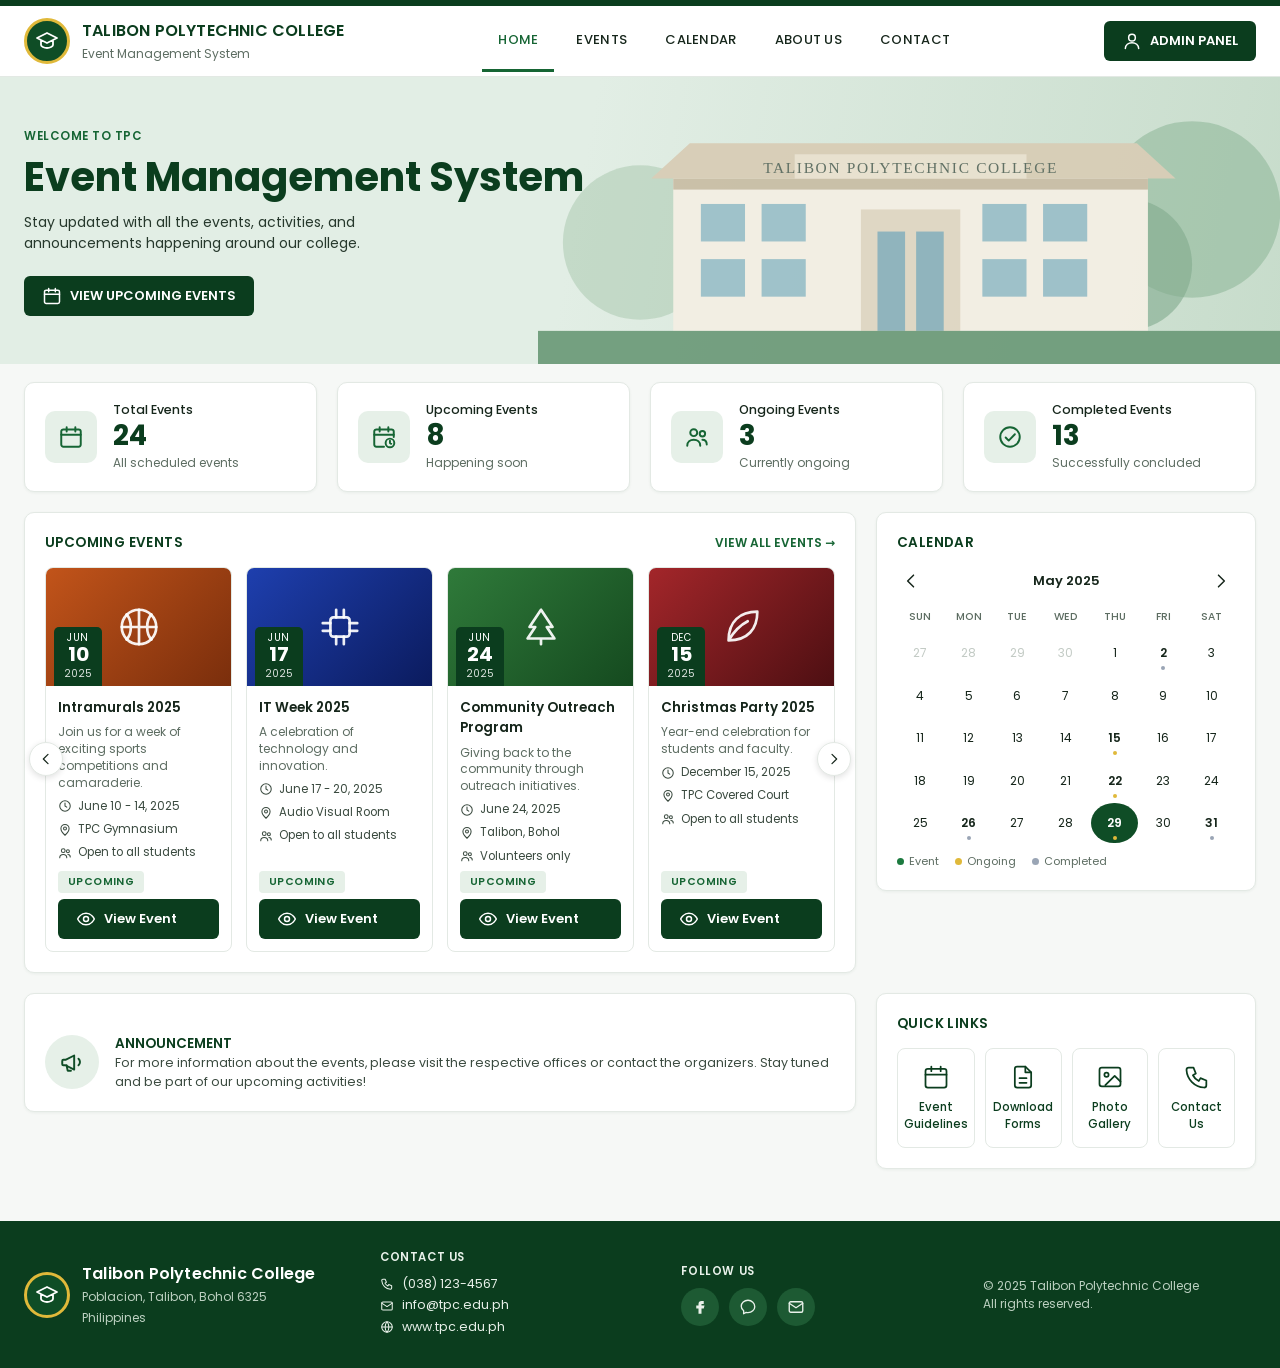
==== commit bb070ee8: "final" ====
--- a/index.html
+++ b/index.html
@@ -1618,6 +1618,32 @@
   </div>
 </div>
 
+<!-- Event details modal -->
+<div class="overlay hidden" id="eventOverlay" role="dialog" aria-modal="true" aria-labelledby="eventDetailTitle">
+  <div class="modal event-detail-modal">
+    <div class="event-detail-cover" id="eventDetailCover">
+      <div class="event-detail-icon" id="eventDetailIcon"></div>
+      <div class="ev-date" id="eventDetailDate"></div>
+    </div>
+    <div class="event-detail-body">
+      <div class="event-detail-heading">
+        <div>
+          <span class="badge" id="eventDetailStatus"></span>
+          <h2 id="eventDetailTitle"></h2>
+        </div>
+      </div>
+      <p class="event-detail-desc" id="eventDetailDesc"></p>
+      <div class="event-detail-meta">
+        <div>${icon("clock")}<span><b>Date</b><span id="eventDetailDateText"></span></span></div>
+        <div>${icon("pin")}<span><b>Venue</b><span id="eventDetailPlace"></span></span></div>
+        <div>${icon("users")}<span><b>Audience</b><span id="eventDetailAudience"></span></span></div>
+        <div>${icon("users")}<span><b>Registered</b><span id="eventDetailRegs"></span></span></div>
+      </div>
+      <button class="btn btn-primary" id="closeEvent" type="button" style="width:100%;justify-content:center">Close</button>
+    </div>
+  </div>
+</div>
+
 <!-- Day modal -->
 <div class="overlay hidden" id="dayOverlay" role="dialog" aria-modal="true">
   <div class="modal">
@@ -1706,6 +1732,7 @@
       <div class="meta">${icon("pin")}${e.place}</div>
       <div class="meta">${icon("users")}${e.aud}</div>
       <span class="badge b-${e.status}">${e.status.toUpperCase()}</span>
+      <button class="btn btn-primary ev-view" type="button" data-view-event="${e.id}">${icon("eye")} View Event</button>
     </div></article>`;
 }
 
@@ -1745,9 +1772,31 @@
   }
   const day = e.target.closest(".d.has"); if(day) showDay(day.dataset.date);
 });
+function showEventDetails(id){
+  const e=EVENTS.find(x=>String(x.id)===String(id));
+  if(!e)return;
+  $("#eventDetailTitle").textContent=e.title;
+  $("#eventDetailDesc").textContent=e.desc;
+  $("#eventDetailDateText").textContent=fmtRange(e);
+  $("#eventDetailPlace").textContent=e.place;
+  $("#eventDetailAudience").textContent=e.aud;
+  $("#eventDetailRegs").textContent=`${e.regs} participants`;
+  const status=$("#eventDetailStatus"); status.textContent=e.status.toUpperCase(); status.className=`badge b-${e.status}`;
+  $("#eventDetailCover").style.background=`linear-gradient(135deg,${e.color[0]},${e.color[1]})`;
+  $("#eventDetailIcon").innerHTML=icon(e.icon);
+  const d=pd(e.start);
+  $("#eventDetailDate").innerHTML=`<span>${MSHORT[d.getMonth()]}</span><b>${d.getDate()}</b><i>${d.getFullYear()}</i>`;
+  $("#eventOverlay").classList.remove("hidden");
+}
+document.addEventListener("click",e=>{
+  const view=e.target.closest("[data-view-event]");
+  if(view){e.preventDefault();showEventDetails(view.dataset.viewEvent);return;}
+});
+$("#closeEvent").onclick=()=>$("#eventOverlay").classList.add("hidden");
+$("#eventOverlay").onclick=e=>{if(e.target.id==="eventOverlay")e.target.classList.add("hidden")};
 document.addEventListener("keydown",e=>{
   if((e.key==="Enter"||e.key===" ") && e.target.matches(".d.has")){e.preventDefault();showDay(e.target.dataset.date)}
-  if(e.key==="Escape"){ $("#loginOverlay").classList.add("hidden"); $("#dayOverlay").classList.add("hidden"); }
+  if(e.key==="Escape"){ $("#loginOverlay").classList.add("hidden"); $("#dayOverlay").classList.add("hidden"); $("#eventOverlay").classList.add("hidden"); }
 });
 $("#closeDay").onclick = ()=>$("#dayOverlay").classList.add("hidden");
 $("#dayOverlay").onclick = e=>{ if(e.target.id==="dayOverlay") e.target.classList.add("hidden") };
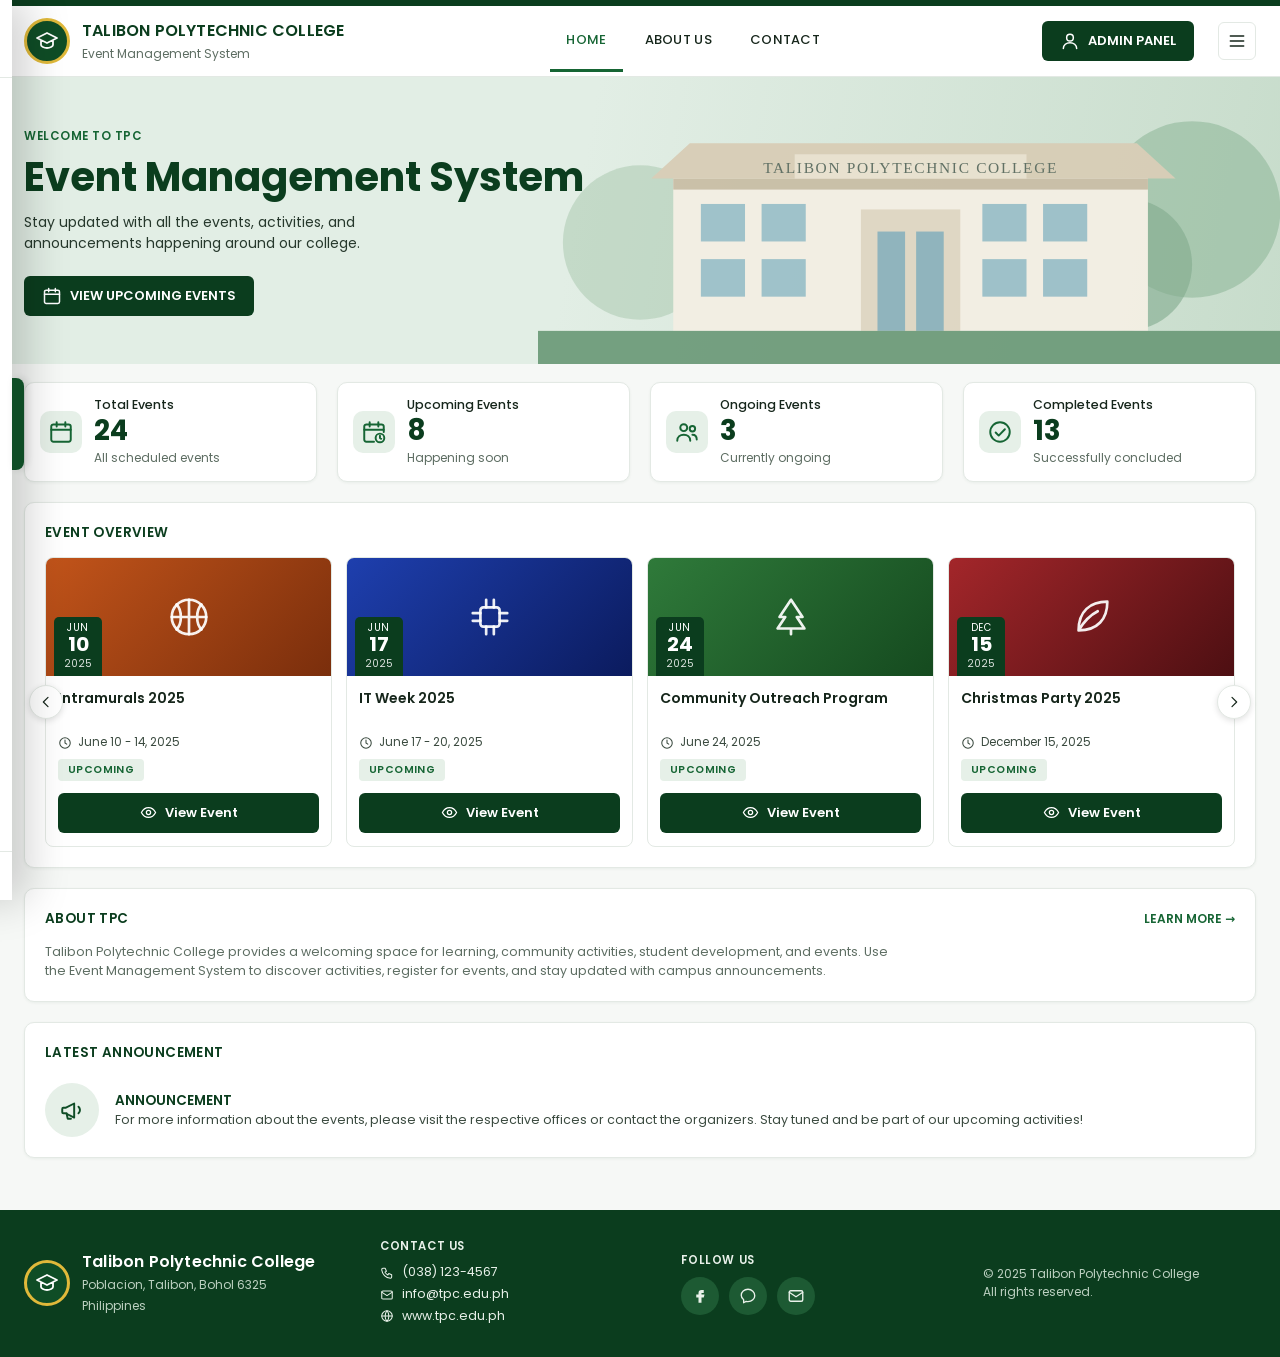
==== commit 51e1c9f1: "80% final" ====
--- a/index.html
+++ b/index.html
@@ -7,1417 +7,287 @@
 <link rel="preconnect" href="https://fonts.googleapis.com">
 <link href="https://fonts.googleapis.com/css2?family=Poppins:wght@400;500;600;700&display=swap" rel="stylesheet">
 <style>
-:root
-{
-  --green-900:#0b3d1e;
-  --green-800:#0f4d26;
-  --green-700:#166534;
-  --green-600:#1c7a3f;
-  --green-100:#e6f0e8;
-  --green-50:#f3f8f4;
-  --ink:#16261b;
-  --muted:#5d6d62;
-  --line:#e3e9e4;
-  --bg:#f6f8f6;
-  --card:#fff;
-  --gold:#e0b93a;
-  --blue:#2f6fbf;
-  --red:#b3372f;
+:root{
+  --green-900:#0b3d1e; --green-800:#0f4d26; --green-700:#166534; --green-600:#1c7a3f;
+  --green-100:#e6f0e8; --green-50:#f3f8f4;
+  --ink:#16261b; --muted:#5d6d62; --line:#e3e9e4; --bg:#f6f8f6; --card:#fff;
+  --gold:#e0b93a; --blue:#2f6fbf; --red:#b3372f;
   --radius:10px;
 }
-*
-{
-  box-sizing:border-box;
-  margin:0;
-  padding:0
-}
-html
-{
-  scroll-behavior:smooth
-}
-body
-{
-  font-family:'Poppins',system-ui,-apple-system,'Segoe UI',Roboto,sans-serif;
-  background:var(--bg);
-  color:var(--ink);
-  font-size:14px;
-  line-height:1.5
-}
-button
-{
-  font:inherit;
-  cursor:pointer;
-  border:0;
-  background:none;
-  color:inherit
-}
-a
-{
-  color:inherit;
-  text-decoration:none
-}
-:focus-visible
-{
-  outline:2px solid var(--green-600);
-  outline-offset:2px
-}
-.hidden
-{
-  display:none!important
-}
-svg.i
-{
-  width:20px;
-  height:20px;
-  stroke:currentColor;
-  fill:none;
-  stroke-width:1.8;
-  stroke-linecap:round;
-  stroke-linejoin:round;
-  flex:none
-}
+*{box-sizing:border-box;margin:0;padding:0}
+html{scroll-behavior:smooth}
+body{font-family:'Poppins',system-ui,-apple-system,'Segoe UI',Roboto,sans-serif;background:var(--bg);color:var(--ink);font-size:14px;line-height:1.5}
+button{font:inherit;cursor:pointer;border:0;background:none;color:inherit}
+a{color:inherit;text-decoration:none}
+:focus-visible{outline:2px solid var(--green-600);outline-offset:2px}
+.hidden{display:none!important}
+svg.i{width:20px;height:20px;stroke:currentColor;fill:none;stroke-width:1.8;stroke-linecap:round;stroke-linejoin:round;flex:none}
+
 /* ---------- Public header ---------- */
-.topbar
-{
-  background:#fff;
-  border-top:6px solid var(--green-900);
-  border-bottom:1px solid var(--line);
-  position:sticky;
-  top:0;
-  z-index:20
-}
-.topbar-in
-{
-  max-width:1280px;
-  margin:auto;
-  padding:12px 24px;
-  display:flex;
-  align-items:center;
-  gap:24px
-}
-.brand
-{
-  display:flex;
-  align-items:center;
-  gap:12px
-}
-.brand b
-{
-  display:block;
-  font-size:16px;
-  font-weight:600;
-  letter-spacing:.2px;
-  color:var(--green-900)
-}
-.brand small
-{
-  color:var(--muted);
-  font-size:12px
-}
-.logo
-{
-  width:46px;
-  height:46px;
-  border-radius:50%;
-  background:var(--green-800);
-  display:grid;
-  place-items:center;
-  color:#fff;
-  border:3px solid var(--gold);
-  flex:none
-}
-.logo svg
-{
-  width:24px;
-  height:24px;
-  stroke:#fff;
-  fill:none;
-  stroke-width:1.8;
-  stroke-linecap:round;
-  stroke-linejoin:round
-}
-nav.main
-{
-  margin:0 auto;
-  display:flex;
-  gap:6px
-}
-nav.main a
-{
-  padding:20px 16px;
-  font-weight:500;
-  color:var(--ink);
-  border-bottom:3px solid transparent;
-  margin-bottom:-14px;
-  margin-top:-14px;
-  font-size:13px;
-  letter-spacing:.3px
-}
-nav.main a:hover,nav.main a.active
-{
-  color:var(--green-700);
-  border-color:var(--green-700)
-}
-.btn
-{
-  display:inline-flex;
-  align-items:center;
-  gap:8px;
-  padding:10px 18px;
-  border-radius:6px;
-  font-weight:600;
-  font-size:13px;
-  transition:background .15s
-}
-.btn-primary
-{
-  background:var(--green-900);
-  color:#fff
-}
-.btn-primary:hover
-{
-  background:var(--green-700)
-}
-.btn-ghost
-{
-  border:1px solid var(--line);
-  background:#fff
-}
-.btn-ghost:hover
-{
-  background:var(--green-50)
-}
-.menu-btn
-{
-  display:none
-}
+.topbar{background:#fff;border-top:6px solid var(--green-900);border-bottom:1px solid var(--line);position:sticky;top:0;z-index:20}
+.topbar-in{max-width:1280px;margin:auto;padding:12px 24px;display:flex;align-items:center;gap:24px}
+.brand{display:flex;align-items:center;gap:12px}
+.brand b{display:block;font-size:16px;font-weight:600;letter-spacing:.2px;color:var(--green-900)}
+.brand small{color:var(--muted);font-size:12px}
+.logo{width:46px;height:46px;border-radius:50%;background:var(--green-800);display:grid;place-items:center;color:#fff;border:3px solid var(--gold);flex:none}
+.logo svg{width:24px;height:24px;stroke:#fff;fill:none;stroke-width:1.8;stroke-linecap:round;stroke-linejoin:round}
+nav.main{margin:0 auto;display:flex;gap:6px}
+nav.main a{padding:20px 16px;font-weight:500;color:var(--ink);border-bottom:3px solid transparent;margin-bottom:-14px;margin-top:-14px;font-size:13px;letter-spacing:.3px}
+nav.main a:hover,nav.main a.active{color:var(--green-700);border-color:var(--green-700)}
+.btn{display:inline-flex;align-items:center;gap:8px;padding:10px 18px;border-radius:6px;font-weight:600;font-size:13px;transition:background .15s}
+.btn-primary{background:var(--green-900);color:#fff}
+.btn-primary:hover{background:var(--green-700)}
+.btn-ghost{border:1px solid var(--line);background:#fff}
+.btn-ghost:hover{background:var(--green-50)}
+.menu-btn{display:grid;place-items:center;width:38px;height:38px;border:1px solid var(--line);border-radius:6px}
+
+/* ---------- Public sidebar popup ---------- */
+.drawer-backdrop{position:fixed;inset:0;background:rgba(9,32,18,.42);z-index:35;opacity:1;transition:opacity .2s}
+.public-drawer{position:fixed;top:0;left:0;bottom:0;width:320px;max-width:88vw;background:#fff;z-index:40;box-shadow:16px 0 40px rgba(0,0,0,.18);transform:translateX(calc(-100% + 12px));transition:transform .22s ease;display:flex;flex-direction:column}
+.public-drawer.open,.public-drawer:hover,.public-drawer:focus-within{transform:translateX(0)}
+.public-drawer:after{content:"";position:absolute;right:-12px;top:42%;height:92px;width:12px;background:var(--green-800);border-radius:0 8px 8px 0;box-shadow:3px 0 8px #0002}
+.drawer-head{padding:20px 18px 16px;border-bottom:1px solid var(--line);display:flex;align-items:center;justify-content:space-between}
+.drawer-head .brand{gap:10px}.drawer-head .logo{width:40px;height:40px}.drawer-head .logo svg{width:21px;height:21px}
+.drawer-head .brand b{font-size:13px}.drawer-head .brand small{font-size:10.5px}
+.drawer-close{width:38px;height:38px;border:1px solid var(--line);border-radius:8px;display:grid;place-items:center}.drawer-close:hover{background:var(--green-50)}
+.drawer-group{display:flex;flex-direction:column;gap:2px;width:100%}.drawer-links{padding:14px 12px;display:flex;flex-direction:column;gap:4px;overflow-y:auto;min-height:0}
+.drawer-links a,.drawer-admin{display:flex;align-items:center;gap:12px;width:100%;min-height:42px;padding:11px 14px;border-radius:9px;color:var(--ink);font-size:13px;font-weight:500;text-align:left;white-space:normal;line-height:1.35;flex:0 0 auto}
+.drawer-links a:hover,.drawer-links a.active,.drawer-admin:hover{background:var(--green-50);color:var(--green-800)}
+.drawer-links svg,.drawer-admin svg{width:19px;height:19px;color:var(--green-700)}
+.drawer-foot{margin-top:auto;padding:16px 14px;border-top:1px solid var(--line)}
+.drawer-admin svg{color:currentColor}.drawer-foot p{font-size:11px;color:var(--muted);text-align:center}
+
 /* ---------- Hero ---------- */
-.hero
-{
-  position:relative;
-  overflow:hidden;
-  background:linear-gradient(100deg,#e2eee5 0%,#e2eee5 45%,#c7dccb 100%);
-  min-height:260px
-}
-.hero-in
-{
-  max-width:1280px;
-  margin:auto;
-  padding:48px 24px;
-  position:relative;
-  z-index:2
-}
-.hero small
-{
-  color:var(--green-700);
-  font-weight:600;
-  letter-spacing:.5px
-}
-.hero h1
-{
-  font-size:40px;
-  line-height:1.15;
-  color:var(--green-900);
-  margin:8px 0 12px;
-  font-weight:700
-}
-.hero p
-{
-  max-width:380px;
-  color:#26382c;
-  margin-bottom:22px
-}
-.campus
-{
-  position:absolute;
-  right:0;
-  bottom:0;
-  width:58%;
-  height:100%;
-  z-index:1;
-  opacity:.95
-}
-.campus svg
-{
-  width:100%;
-  height:100%
-}
+.hero{position:relative;overflow:hidden;background:linear-gradient(100deg,#e2eee5 0%,#e2eee5 45%,#c7dccb 100%);min-height:260px}
+.hero-in{max-width:1280px;margin:auto;padding:48px 24px;position:relative;z-index:2}
+.hero small{color:var(--green-700);font-weight:600;letter-spacing:.5px}
+.hero h1{font-size:40px;line-height:1.15;color:var(--green-900);margin:8px 0 12px;font-weight:700}
+.hero p{max-width:380px;color:#26382c;margin-bottom:22px}
+.campus{position:absolute;right:0;bottom:0;width:58%;height:100%;z-index:1;opacity:.95}
+.campus svg{width:100%;height:100%}
+
 /* ---------- Layout ---------- */
-.wrap
-{
-  max-width:1280px;
-  margin:auto;
-  padding:24px
-}
-.stats
-{
-  display:grid;
-  grid-template-columns:repeat(4,1fr);
-  gap:20px;
-  margin-top:-6px
-}
-.stat
-{
-  background:var(--card);
-  border:1px solid var(--line);
-  border-radius:var(--radius);
-  padding:18px 20px;
-  display:flex;
-  align-items:center;
-  gap:16px;
-  box-shadow:0 1px 3px rgba(11,61,30,.06)
-}
-.stat .ic
-{
-  width:52px;
-  height:52px;
-  border-radius:10px;
-  background:var(--green-100);
-  color:var(--green-700);
-  display:grid;
-  place-items:center
-}
-.stat .ic svg
-{
-  width:26px;
-  height:26px
-}
-.stat h4
-{
-  font-size:12.5px;
-  font-weight:500;
-  color:var(--ink)
-}
-.stat .n
-{
-  font-size:28px;
-  font-weight:700;
-  color:var(--green-900);
-  line-height:1.15
-}
-.stat small
-{
-  color:var(--muted);
-  font-size:12px
-}
-.grid
-{
-  display:grid;
-  grid-template-columns:1fr 380px;
-  gap:20px;
-  margin-top:20px;
-  align-items:start
-}
-.panel
-{
-  background:var(--card);
-  border:1px solid var(--line);
-  border-radius:var(--radius);
-  padding:20px;
-  box-shadow:0 1px 3px rgba(11,61,30,.06)
-}
-.panel-h
-{
-  display:flex;
-  align-items:center;
-  justify-content:space-between;
-  margin-bottom:14px
-}
-.panel-h h3
-{
-  font-size:13.5px;
-  font-weight:600;
-  color:var(--green-900);
-  letter-spacing:.4px
-}
-.link
-{
-  font-size:12px;
-  font-weight:600;
-  color:var(--green-700)
-}
-.link:hover
-{
-  text-decoration:underline
-}
+.wrap{max-width:1280px;margin:auto;padding:24px}
+.stats{display:grid;grid-template-columns:repeat(4,1fr);gap:20px;margin-top:-6px}
+.stat{background:var(--card);border:1px solid var(--line);border-radius:var(--radius);padding:13px 15px;display:flex;align-items:center;gap:12px;box-shadow:0 1px 3px rgba(11,61,30,.06)}
+.stat .ic{width:42px;height:42px;border-radius:10px;background:var(--green-100);color:var(--green-700);display:grid;place-items:center}
+.stat .ic svg{width:26px;height:26px}
+.stat h4{font-size:12.5px;font-weight:500;color:var(--ink)}
+.stat .n{font-size:28px;font-weight:700;color:var(--green-900);line-height:1.15}
+.stat small{color:var(--muted);font-size:12px}
+.grid{display:grid;grid-template-columns:1fr 380px;gap:20px;margin-top:20px;align-items:start}
+.panel{background:var(--card);border:1px solid var(--line);border-radius:var(--radius);padding:20px;box-shadow:0 1px 3px rgba(11,61,30,.06)}
+.panel-h{display:flex;align-items:center;justify-content:space-between;margin-bottom:14px}
+.panel-h h3{font-size:13.5px;font-weight:600;color:var(--green-900);letter-spacing:.4px}
+.link{font-size:12px;font-weight:600;color:var(--green-700)}
+.link:hover{text-decoration:underline}
+
 /* ---------- Event cards ---------- */
-.ev-row
-{
-  display:grid;
-  grid-template-columns:repeat(4,1fr);
-  gap:14px
-}
-.ev
-{
-  border:1px solid var(--line);
-  border-radius:8px;
-  overflow:hidden;
-  display:flex;
-  flex-direction:column;
-  background:#fff
-}
-.ev-cover
-{
-  height:118px;
-  position:relative;
-  display:grid;
-  place-items:center;
-  color:rgba(255,255,255,.92)
-}
-.ev-cover svg
-{
-  width:46px;
-  height:46px;
-  stroke-width:1.4
-}
-.ev-date
-{
-  position:absolute;
-  left:8px;
-  bottom:0;
-  background:var(--green-900);
-  color:#fff;
-  text-align:center;
-  padding:5px 10px 6px;
-  border-radius:5px 5px 0 0;
-  line-height:1.1
-}
-.ev-date span
-{
-  font-size:10px;
-  display:block;
-  letter-spacing:.5px
-}
-.ev-date b
-{
-  font-size:20px;
-  display:block
-}
-.ev-date i
-{
-  font-style:normal;
-  font-size:10px;
-  opacity:.85
-}
-.ev-body
-{
-  padding:12px;
-  display:flex;
-  flex-direction:column;
-  gap:6px;
-  flex:1
-}
-.ev-body h5
-{
-  font-size:13.5px;
-  font-weight:600
-}
-.ev-body p
-{
-  font-size:12px;
-  color:var(--muted);
-  line-height:1.4
-}
-.meta
-{
-  display:flex;
-  align-items:center;
-  gap:6px;
-  font-size:11.5px;
-  color:#3a4a3f
-}
-.meta svg
-{
-  width:14px;
-  height:14px
-}
-.badge
-{
-  display:inline-block;
-  font-size:10.5px;
-  font-weight:600;
-  padding:3px 10px;
-  border-radius:4px;
-  letter-spacing:.4px;
-  align-self:flex-start;
-  margin-top:auto
-}
-.b-upcoming
-{
-  background:var(--green-100);
-  color:var(--green-700)
-}
-.b-ongoing
-{
-  background:#fff3cf;
-  color:#8a6a00
-}
-.b-completed
-{
-  background:#e7eaf0;
-  color:#48546a
-}
-.slider
-{
-  position:relative
-}
-.arrow
-{
-  position:absolute;
-  top:50%;
-  width:34px;
-  height:34px;
-  border-radius:50%;
-  background:#fff;
-  border:1px solid var(--line);
-  box-shadow:0 2px 6px rgba(0,0,0,.12);
-  display:grid;
-  place-items:center;
-  z-index:3;
-  transform:translateY(-50%)
-}
-.arrow:hover
-{
-  background:var(--green-50)
-}
-.arrow.l
-{
-  left:-16px
-}
-.arrow.r
-{
-  right:-16px
-}
-.arrow svg
-{
-  width:16px;
-  height:16px
-}
+.ev-row{display:grid;grid-template-columns:repeat(4,1fr);gap:14px}
+.ev{border:1px solid var(--line);border-radius:8px;overflow:hidden;display:flex;flex-direction:column;background:#fff}
+.ev-cover{height:118px;position:relative;display:grid;place-items:center;color:rgba(255,255,255,.92)}
+.ev-cover svg{width:46px;height:46px;stroke-width:1.4}
+.ev-date{position:absolute;left:8px;bottom:0;background:var(--green-900);color:#fff;text-align:center;padding:5px 10px 6px;border-radius:5px 5px 0 0;line-height:1.1}
+.ev-date span{font-size:10px;display:block;letter-spacing:.5px}
+.ev-date b{font-size:20px;display:block}
+.ev-date i{font-style:normal;font-size:10px;opacity:.85}
+.ev-body{padding:12px;display:flex;flex-direction:column;gap:6px;flex:1}
+.ev-body h5{font-size:13.5px;font-weight:600}
+.ev-body p{font-size:12px;color:var(--muted);line-height:1.4}
+.meta{display:flex;align-items:center;gap:6px;font-size:11.5px;color:#3a4a3f}
+.meta svg{width:14px;height:14px}
+.badge{display:inline-block;font-size:10.5px;font-weight:600;padding:3px 10px;border-radius:4px;letter-spacing:.4px;align-self:flex-start;margin-top:auto}
+.b-upcoming{background:var(--green-100);color:var(--green-700)}
+.b-ongoing{background:#fff3cf;color:#8a6a00}
+.b-completed{background:#e7eaf0;color:#48546a}
+.slider{position:relative}
+.arrow{position:absolute;top:50%;width:34px;height:34px;border-radius:50%;background:#fff;border:1px solid var(--line);box-shadow:0 2px 6px rgba(0,0,0,.12);display:grid;place-items:center;z-index:3;transform:translateY(-50%)}
+.arrow:hover{background:var(--green-50)}
+.arrow.l{left:-16px}.arrow.r{right:-16px}
+.arrow svg{width:16px;height:16px}
+
 /* ---------- Calendar ---------- */
-.cal-h
-{
-  display:flex;
-  align-items:center;
-  justify-content:space-between;
-  font-weight:600;
-  font-size:13px;
-  margin-bottom:8px
-}
-.cal-h button
-{
-  width:28px;
-  height:28px;
-  border-radius:6px;
-  display:grid;
-  place-items:center
-}
-.cal-h button:hover
-{
-  background:var(--green-50)
-}
-.cal
-{
-  display:grid;
-  grid-template-columns:repeat(7,1fr);
-  gap:2px;
-  text-align:center;
-  font-size:12px
-}
-.cal .dow
-{
-  font-size:10.5px;
-  color:var(--muted);
-  padding:6px 0;
-  font-weight:500
-}
-.cal .d
-{
-  aspect-ratio:1.15;
-  display:flex;
-  flex-direction:column;
-  align-items:center;
-  justify-content:center;
-  border-radius:50%;
-  position:relative;
-  cursor:default
-}
-.cal .d.out
-{
-  color:#c3cbc5
-}
-.cal .d.today
-{
-  background:var(--green-800);
-  color:#fff;
-  font-weight:600
-}
-.cal .d.has
-{
-  cursor:pointer;
-  font-weight:600
-}
-.cal .d.has:hover
-{
-  background:var(--green-100)
-}
-.cal .d.today.has:hover
-{
-  background:var(--green-700)
-}
-.cal .d .dots
-{
-  position:absolute;
-  bottom:3px;
-  display:flex;
-  gap:2px
-}
-.cal .d .dots i
-{
-  width:4px;
-  height:4px;
-  border-radius:50%
-}
-.dot-upcoming
-{
-  background:var(--green-600)
-}
-.dot-ongoing
-{
-  background:var(--gold)
-}
-.dot-completed
-{
-  background:#9aa5b5
-}
-.legend
-{
-  display:flex;
-  gap:16px;
-  font-size:11px;
-  color:var(--muted);
-  margin-top:10px
-}
-.legend span
-{
-  display:flex;
-  align-items:center;
-  gap:5px
-}
-.legend i
-{
-  width:7px;
-  height:7px;
-  border-radius:50%;
-  display:inline-block
-}
-.cal-note
-{
-  margin-top:10px;
-  padding:10px 12px;
-  background:var(--green-50);
-  border-radius:8px;
-  font-size:12px;
-  color:#26382c
-}
-/* ---------- Quick links, announcement ---------- */
-.ql
-{
-  display:grid;
-  grid-template-columns:repeat(4,1fr);
-  gap:10px
-}
-.ql a
-{
-  border:1px solid var(--line);
-  border-radius:8px;
-  padding:14px 6px;
-  display:flex;
-  flex-direction:column;
-  align-items:center;
-  gap:8px;
-  font-size:11.5px;
-  text-align:center;
-  color:var(--green-900);
-  font-weight:500;
-  background:#fff
-}
-.ql a:hover
-{
-  background:var(--green-50);
-  border-color:#c9d9cd
-}
-.ql svg
-{
-  width:28px;
-  height:28px;
-  stroke-width:1.5
-}
-.ann
-{
-  display:flex;
-  gap:16px;
-  align-items:center;
-  margin-top:20px
-}
-.ann .ic
-{
-  width:54px;
-  height:54px;
-  border-radius:50%;
-  background:var(--green-100);
-  color:var(--green-800);
-  display:grid;
-  place-items:center;
-  flex:none
-}
-.ann h4
-{
-  font-size:13.5px;
-  color:var(--green-900);
-  font-weight:600
-}
-.ann p
-{
-  font-size:12.5px;
-  color:#3a4a3f
-}
+.cal-h{display:flex;align-items:center;justify-content:space-between;font-weight:600;font-size:13px;margin-bottom:8px}
+.cal-h button{width:28px;height:28px;border-radius:6px;display:grid;place-items:center}
+.cal-h button:hover{background:var(--green-50)}
+.cal{display:grid;grid-template-columns:repeat(7,1fr);gap:2px;text-align:center;font-size:12px}
+.cal .dow{font-size:10.5px;color:var(--muted);padding:6px 0;font-weight:500}
+.cal .d{min-height:48px;display:flex;flex-direction:column;align-items:center;justify-content:flex-start;border-radius:7px;position:relative;cursor:default;padding:6px 3px 4px;gap:3px}.cal .d .daynum{font-weight:600;line-height:1.1}.cal .d .event-names{width:100%;display:grid;gap:2px}.cal .d .event-name{font-size:7.5px;line-height:1.15;padding:2px 3px;border-radius:3px;white-space:nowrap;overflow:hidden;text-overflow:ellipsis;text-align:left;background:var(--green-100);color:var(--green-800);font-weight:600}.cal .d .event-name.ongoing{background:#fff3cf;color:#8a6a00}.cal .d .event-name.completed{background:#e7eaf0;color:#48546a}
+.cal .d.out{color:#c3cbc5}
+.cal .d.today{background:var(--green-800);color:#fff;font-weight:600}
+.cal .d.has{cursor:pointer;font-weight:600}
+.cal .d.has:hover{background:var(--green-100)}
+.cal .d.today.has:hover{background:var(--green-700)}
+
+.dot-upcoming{background:var(--green-600)}.dot-ongoing{background:var(--gold)}.dot-completed{background:#9aa5b5}
+.legend{display:flex;gap:16px;font-size:11px;color:var(--muted);margin-top:10px}
+.legend span{display:flex;align-items:center;gap:5px}
+.legend i{width:7px;height:7px;border-radius:50%;display:inline-block}
+.cal-note{margin-top:10px;padding:10px 12px;background:var(--green-50);border-radius:8px;font-size:12px;color:#26382c}
+
+/* ---------- Announcement + public sections ---------- */
+.ql{display:grid;grid-template-columns:repeat(4,1fr);gap:10px}
+.ql a{border:1px solid var(--line);border-radius:8px;padding:14px 6px;display:flex;flex-direction:column;align-items:center;gap:8px;font-size:11.5px;text-align:center;color:var(--green-900);font-weight:500;background:#fff}
+.ql a:hover{background:var(--green-50);border-color:#c9d9cd}
+.ql svg{width:28px;height:28px;stroke-width:1.5}
+.ann{display:flex;gap:16px;align-items:center;margin-top:20px}
+.ann .ic{width:54px;height:54px;border-radius:50%;background:var(--green-100);color:var(--green-800);display:grid;place-items:center;flex:none}
+.ann h4{font-size:13.5px;color:var(--green-900);font-weight:600}
+.ann p{font-size:12.5px;color:#3a4a3f}
+
+/* ---------- Public page navigation ---------- */
+.public-page{display:none}.public-page.active{display:block}.public-pages{padding-top:24px}.page-title{display:flex;justify-content:space-between;align-items:flex-end;margin-bottom:18px}.page-title small{font-size:10px;letter-spacing:1.2px;color:var(--green-600);font-weight:700}.page-title h2{font-size:24px;color:var(--green-900);margin:4px 0}.page-title p{font-size:12.5px;color:var(--muted)}.dashboard-grid{display:grid;grid-template-columns:1fr 1.35fr;gap:20px;margin-top:20px}.event-page-tabs{display:flex;gap:8px;flex-wrap:wrap;margin-bottom:14px}.calendar-page-panel{max-width:1000px;margin:0 auto}.calendar-large .d{min-height:72px}.calendar-large .d .event-name{font-size:9px;padding:3px 4px}.register-page-shell{max-width:720px;margin:18px auto 10px;background:#fff;border:1px solid var(--line);border-radius:16px;box-shadow:0 18px 45px rgba(24,61,39,.12);padding:32px 34px}.register-page-shell>small{display:block;text-align:center;letter-spacing:1.2px;color:var(--green-600);font-weight:700;font-size:10px}.register-page-shell h2{text-align:center;color:var(--green-900);font-size:24px;margin:6px 0}.register-page-shell>p{text-align:center;color:var(--muted);font-size:12.5px;max-width:520px;margin:0 auto 22px}.register-icon{width:52px;height:52px;border-radius:50%;background:var(--green-100);color:var(--green-800);display:grid;place-items:center;margin:0 auto 12px}.register-icon svg{width:24px;height:24px}.form-page-panel{max-width:760px;margin:0 auto}.drawer-foot p{font-size:11px;color:#a9c2af;margin:0}
+
 /* ---------- Footer ---------- */
-footer
-{
-  background:var(--green-900);
-  color:#e9f1ea;
-  margin-top:28px
-}
-.foot
-{
-  max-width:1280px;
-  margin:auto;
-  padding:28px 24px;
-  display:grid;
-  grid-template-columns:1.2fr 1fr 1fr 1fr;
-  gap:28px;
-  align-items:center
-}
-.foot .brand b
-{
-  color:#fff
-}
-.foot .brand small
-{
-  color:#bcd0c1
-}
-.foot h6
-{
-  font-size:11.5px;
-  letter-spacing:.6px;
-  margin-bottom:8px;
-  font-weight:600
-}
-.foot li
-{
-  list-style:none;
-  font-size:12.5px;
-  margin:3px 0;
-  display:flex;
-  gap:8px;
-  align-items:center
-}
-.foot li svg
-{
-  width:14px;
-  height:14px
-}
-.soc
-{
-  display:flex;
-  gap:10px
-}
-.soc a
-{
-  width:38px;
-  height:38px;
-  border-radius:50%;
-  background:#1d5a33;
-  display:grid;
-  place-items:center
-}
-.soc a:hover
-{
-  background:#28753f
-}
-.soc svg
-{
-  width:18px;
-  height:18px
-}
-.copy
-{
-  font-size:12px;
-  color:#bcd0c1
-}
+footer{background:var(--green-900);color:#e9f1ea;margin-top:28px}
+.foot{max-width:1280px;margin:auto;padding:28px 24px;display:grid;grid-template-columns:1.2fr 1fr 1fr 1fr;gap:28px;align-items:center}
+.foot .brand b{color:#fff}
+.foot .brand small{color:#bcd0c1}
+.foot h6{font-size:11.5px;letter-spacing:.6px;margin-bottom:8px;font-weight:600}
+.foot li{list-style:none;font-size:12.5px;margin:3px 0;display:flex;gap:8px;align-items:center}
+.foot li svg{width:14px;height:14px}
+.soc{display:flex;gap:10px}
+.soc a{width:38px;height:38px;border-radius:50%;background:#1d5a33;display:grid;place-items:center}
+.soc a:hover{background:#28753f}
+.soc svg{width:18px;height:18px}
+.copy{font-size:12px;color:#bcd0c1}
+
 /* ---------- Modals ---------- */
-.overlay
-{
-  position:fixed;
-  inset:0;
-  background:rgba(9,32,18,.55);
-  display:grid;
-  place-items:center;
-  z-index:50;
-  padding:16px
-}
-.modal
-{
-  background:#fff;
-  border-radius:12px;
-  width:100%;
-  max-width:400px;
-  padding:28px;
-  box-shadow:0 20px 50px rgba(0,0,0,.3)
-}
-.modal .head
-{
-  display:flex;
-  flex-direction:column;
-  align-items:center;
-  text-align:center;
-  gap:6px;
-  margin-bottom:18px
-}
-.modal h2
-{
-  font-size:20px;
-  color:var(--green-900)
-}
-.modal p.sub
-{
-  color:var(--muted);
-  font-size:12.5px
-}
-label
-{
-  display:block;
-  font-size:12px;
-  font-weight:500;
-  margin:12px 0 5px
-}
-input[type=text],input[type=password]
-{
-  width:100%;
-  padding:11px 12px;
-  border:1px solid #ced8d0;
-  border-radius:7px;
-  font:inherit;
-  background:#fff
-}
-input:focus
-{
-  outline:2px solid var(--green-600);
-  border-color:transparent
-}
-.err
-{
-  color:var(--red);
-  font-size:12px;
-  margin-top:10px;
-  min-height:18px
-}
-.modal .row
-{
-  display:flex;
-  gap:10px;
-  margin-top:8px
-}
-.modal .row .btn
-{
-  flex:1;
-  justify-content:center
-}
-.hint
-{
-  font-size:11.5px;
-  color:var(--muted);
-  background:var(--green-50);
-  padding:8px 10px;
-  border-radius:6px;
-  margin-top:14px;
-  text-align:center
-}
-.day-list
-{
-  list-style:none;
-  margin:10px 0 16px;
-  display:grid;
-  gap:8px
-}
-.day-list li
-{
-  border:1px solid var(--line);
-  border-radius:8px;
-  padding:10px 12px
-}
-.day-list b
-{
-  display:block;
-  font-size:13px
-}
-.day-list small
-{
-  color:var(--muted)
-}
+.overlay{position:fixed;inset:0;background:rgba(9,32,18,.55);display:grid;place-items:center;z-index:50;padding:16px}
+.modal{background:#fff;border-radius:12px;width:100%;max-width:400px;padding:28px;box-shadow:0 20px 50px rgba(0,0,0,.3)}
+.modal .head{display:flex;flex-direction:column;align-items:center;text-align:center;gap:6px;margin-bottom:18px}
+.modal h2{font-size:20px;color:var(--green-900)}
+.modal p.sub{color:var(--muted);font-size:12.5px}
+label{display:block;font-size:12px;font-weight:500;margin:12px 0 5px}
+input:not([type=checkbox]):not([type=radio]){width:100%;min-width:0;padding:11px 12px;border:1px solid #ced8d0;border-radius:7px;font:inherit;background:#fff;color:var(--ink);pointer-events:auto;position:relative;z-index:1}input[type=file]{padding:8px;background:#fff}input:focus,textarea:focus,select:focus{outline:2px solid var(--green-600);border-color:transparent}
+input:focus{outline:2px solid var(--green-600);border-color:transparent}
+.err{color:var(--red);font-size:12px;margin-top:10px;min-height:18px}
+.modal .row{display:flex;gap:10px;margin-top:8px}
+.modal .row .btn{flex:1;justify-content:center}
+.hint{font-size:11.5px;color:var(--muted);background:var(--green-50);padding:8px 10px;border-radius:6px;margin-top:14px;text-align:center}
+.day-list{list-style:none;margin:10px 0 16px;display:grid;gap:8px}
+.day-list li{border:1px solid var(--line);border-radius:8px;padding:10px 12px}
+.day-list b{display:block;font-size:13px}
+.day-list small{color:var(--muted)}
+
 /* ---------- Admin ---------- */
-.admin
-{
-  display:grid;
-  grid-template-columns:250px 1fr;
-  min-height:100vh
-}
-.side
-{
-  background:var(--green-900);
-  color:#dbe8de;
-  padding:18px 14px;
-  display:flex;
-  flex-direction:column;
-  position:sticky;
-  top:0;
-  height:100vh
-}
-.side .brand
-{
-  padding:4px 8px 18px;
-  border-bottom:1px solid rgba(255,255,255,.12);
-  margin-bottom:14px
-}
-.side .brand b
-{
-  color:#fff;
-  font-size:14px
-}
-.side .brand small
-{
-  color:#a9c2af
-}
-.side nav
-{
-  display:grid;
-  gap:2px
-}
-.side nav button
-{
-  display:flex;
-  align-items:center;
-  gap:12px;
-  padding:10px 12px;
-  border-radius:8px;
-  font-size:13px;
-  text-align:left;
-  width:100%;
-  color:#dbe8de
-}
-.side nav button:hover
-{
-  background:rgba(255,255,255,.08)
-}
-.side nav button.active
-{
-  background:#fff;
-  color:var(--green-900);
-  font-weight:600
-}
-.side .sub
-{
-  margin-left:34px;
-  display:grid;
-  gap:1px;
-  margin-bottom:4px
-}
-.side .sub button
-{
-  padding:6px 10px;
-  font-size:12px;
-  color:#b6cebb
-}
-.side .sub button.active
-{
-  background:rgba(255,255,255,.14);
-  color:#fff;
-  font-weight:500
-}
-.side .logout
-{
-  margin-top:auto;
-  border-top:1px solid rgba(255,255,255,.12);
-  padding-top:14px
-}
-.side .logout button
-{
-  display:flex;
-  gap:12px;
-  align-items:center;
-  padding:10px 12px;
-  border-radius:8px;
-  width:100%;
-  color:#f0c4bf;
-  font-size:13px
-}
-.side .logout button:hover
-{
-  background:rgba(255,255,255,.08)
-}
-.a-main
-{
-  min-width:0
-}
-.a-top
-{
-  background:#fff;
-  border-bottom:1px solid var(--line);
-  padding:14px 28px;
-  display:flex;
-  align-items:center;
-  gap:14px;
-  position:sticky;
-  top:0;
-  z-index:10
-}
-.a-top h2
-{
-  font-size:18px;
-  color:var(--green-900);
-  flex:1
-}
-.who
-{
-  display:flex;
-  align-items:center;
-  gap:10px;
-  font-size:12.5px
-}
-.who .av
-{
-  width:36px;
-  height:36px;
-  border-radius:50%;
-  background:var(--green-800);
-  color:#fff;
-  display:grid;
-  place-items:center;
-  font-weight:600
-}
-.who small
-{
-  display:block;
-  color:var(--muted);
-  font-size:11px;
-  line-height:1.2
-}
-.a-body
-{
-  padding:24px 28px
-}
-.a-welcome
-{
-  display:flex;
-  justify-content:space-between;
-  align-items:center;
-  gap:16px;
-  flex-wrap:wrap;
-  margin-bottom:20px
-}
-.a-welcome p
-{
-  color:var(--muted);
-  font-size:13px
-}
-.a-welcome h3
-{
-  font-size:20px;
-  color:var(--green-900)
-}
-.a-grid
-{
-  display:grid;
-  grid-template-columns:1fr 340px;
-  gap:20px;
-  margin-top:20px;
-  align-items:start
-}
-.stat .trend
-{
-  font-size:11px;
-  color:var(--green-700);
-  font-weight:600
-}
-table
-{
-  width:100%;
-  border-collapse:collapse;
-  font-size:12.5px
-}
-th
-{
-  text-align:left;
-  font-weight:600;
-  color:var(--muted);
-  font-size:11.5px;
-  padding:8px 10px;
-  border-bottom:1px solid var(--line)
-}
-td
-{
-  padding:11px 10px;
-  border-bottom:1px solid #eef2ef;
-  vertical-align:middle
-}
-tr:last-child td
-{
-  border-bottom:0
-}
-td .t
-{
-  font-weight:600
-}
-td small
-{
-  color:var(--muted)
-}
-.tbl-wrap
-{
-  overflow-x:auto
-}
-.act
-{
-  display:flex;
-  gap:4px
-}
-.act button
-{
-  width:30px;
-  height:30px;
-  border-radius:6px;
-  display:grid;
-  place-items:center;
-  color:var(--muted)
-}
-.act button:hover
-{
-  background:var(--green-100);
-  color:var(--green-800)
-}
-.act svg
-{
-  width:16px;
-  height:16px
-}
-.feed
-{
-  list-style:none;
-  display:grid;
-  gap:12px
-}
-.feed li
-{
-  display:flex;
-  gap:12px;
-  align-items:flex-start;
-  font-size:12.5px
-}
-.feed .ic
-{
-  width:34px;
-  height:34px;
-  border-radius:8px;
-  background:var(--green-100);
-  color:var(--green-700);
-  display:grid;
-  place-items:center;
-  flex:none
-}
-.feed .ic svg
-{
-  width:17px;
-  height:17px
-}
-.feed small
-{
-  color:var(--muted);
-  display:block;
-  font-size:11px
-}
-.pending
-{
-  display:grid;
-  grid-template-columns:1fr 1fr;
-  gap:10px
-}
-.pending div
-{
-  background:var(--green-50);
-  border-radius:8px;
-  padding:12px
-}
-.pending b
-{
-  font-size:22px;
-  color:var(--green-900);
-  display:block;
-  line-height:1.1
-}
-.pending span
-{
-  font-size:11.5px;
-  color:var(--muted)
-}
-.soon
-{
-  text-align:center;
-  padding:70px 20px;
-  color:var(--muted)
-}
-.soon svg
-{
-  width:44px;
-  height:44px;
-  color:var(--green-600);
-  margin-bottom:10px
-}
-.soon h3
-{
-  color:var(--green-900);
-  margin-bottom:6px
-}
-.toast
-{
-  position:fixed;
-  bottom:22px;
-  left:50%;
-  transform:translateX(-50%);
-  background:var(--green-900);
-  color:#fff;
-  padding:11px 18px;
-  border-radius:8px;
-  font-size:13px;
-  z-index:80;
-  box-shadow:0 8px 24px rgba(0,0,0,.25)
-}
+.admin{display:grid;grid-template-columns:1fr;min-height:100vh}.admin-drawer-backdrop{position:fixed;inset:0;background:rgba(9,32,18,.48);z-index:35}.admin .side{position:fixed;left:0;top:0;bottom:0;width:270px;z-index:40;transform:translateX(calc(-100% + 12px));transition:transform .22s ease;box-shadow:16px 0 40px rgba(0,0,0,.2)}.admin .side.open,.admin .side:hover,.admin .side:focus-within{transform:translateX(0)}.admin .side:after{content:"";position:absolute;right:-12px;top:42%;height:92px;width:12px;background:var(--green-700);border-radius:0 8px 8px 0;box-shadow:3px 0 8px #0002}
+.side{background:var(--green-900);color:#dbe8de;padding:18px 14px;display:flex;flex-direction:column;position:sticky;top:0;height:100vh}
+.side .brand{padding:4px 8px 18px;border-bottom:1px solid rgba(255,255,255,.12);margin-bottom:14px}
+.side .brand b{color:#fff;font-size:14px}
+.side .brand small{color:#a9c2af}
+.side nav{display:grid;gap:2px}
+.side nav button{display:flex;align-items:center;gap:12px;padding:10px 12px;border-radius:8px;font-size:13px;text-align:left;width:100%;color:#dbe8de}
+.side nav button:hover{background:rgba(255,255,255,.08)}
+.side nav button.active{background:#fff;color:var(--green-900);font-weight:600}
+.side .sub{margin-left:34px;display:grid;gap:1px;margin-bottom:4px}
+.side .sub button{padding:6px 10px;font-size:12px;color:#b6cebb}
+.side .sub button.active{background:rgba(255,255,255,.14);color:#fff;font-weight:500}
+.side .logout{margin-top:auto;border-top:1px solid rgba(255,255,255,.12);padding-top:14px}
+.side .logout button{display:flex;gap:12px;align-items:center;padding:10px 12px;border-radius:8px;width:100%;color:#f0c4bf;font-size:13px}
+.side .logout button:hover{background:rgba(255,255,255,.08)}
+.a-main{min-width:0}
+.a-top{background:#fff;border-bottom:1px solid var(--line);padding:14px 28px;display:flex;align-items:center;gap:14px;position:sticky;top:0;z-index:30}.admin-menu-btn{width:40px;height:40px;border:1px solid var(--line);border-radius:8px;display:grid;place-items:center}.admin-menu-btn:hover{background:var(--green-50)}
+.a-top h2{font-size:18px;color:var(--green-900);flex:1}
+.who{display:flex;align-items:center;gap:10px;font-size:12.5px}
+.who .av{width:36px;height:36px;border-radius:50%;background:var(--green-800);color:#fff;display:grid;place-items:center;font-weight:600}
+.who small{display:block;color:var(--muted);font-size:11px;line-height:1.2}
+.a-body{padding:24px 28px}
+.a-welcome{display:flex;justify-content:space-between;align-items:center;gap:16px;flex-wrap:wrap;margin-bottom:20px}
+.a-welcome p{color:var(--muted);font-size:13px}
+.a-welcome h3{font-size:20px;color:var(--green-900)}
+.a-grid{display:grid;grid-template-columns:1fr 340px;gap:20px;margin-top:20px;align-items:start}
+.stat .trend{font-size:11px;color:var(--green-700);font-weight:600}
+table{width:100%;border-collapse:collapse;font-size:12.5px}
+th{text-align:left;font-weight:600;color:var(--muted);font-size:11.5px;padding:8px 10px;border-bottom:1px solid var(--line)}
+td{padding:11px 10px;border-bottom:1px solid #eef2ef;vertical-align:middle}
+tr:last-child td{border-bottom:0}
+td .t{font-weight:600}
+td small{color:var(--muted)}
+.tbl-wrap{overflow-x:auto}
+.act{display:flex;gap:4px}
+.act button{width:30px;height:30px;border-radius:6px;display:grid;place-items:center;color:var(--muted)}
+.act button:hover{background:var(--green-100);color:var(--green-800)}
+.act svg{width:16px;height:16px}
+.feed{list-style:none;display:grid;gap:12px}
+.feed li{display:flex;gap:12px;align-items:flex-start;font-size:12.5px}
+.feed .ic{width:34px;height:34px;border-radius:8px;background:var(--green-100);color:var(--green-700);display:grid;place-items:center;flex:none}
+.feed .ic svg{width:17px;height:17px}
+.feed small{color:var(--muted);display:block;font-size:11px}
+.pending{display:grid;grid-template-columns:1fr 1fr;gap:10px}
+.pending div{background:var(--green-50);border-radius:8px;padding:12px}
+.pending b{font-size:22px;color:var(--green-900);display:block;line-height:1.1}
+.pending span{font-size:11.5px;color:var(--muted)}
+.soon{text-align:center;padding:70px 20px;color:var(--muted)}
+.soon svg{width:44px;height:44px;color:var(--green-600);margin-bottom:10px}
+.soon h3{color:var(--green-900);margin-bottom:6px}
+.toast{position:fixed;bottom:22px;left:50%;transform:translateX(-50%);background:var(--green-900);color:#fff;padding:11px 18px;border-radius:8px;font-size:13px;z-index:80;box-shadow:0 8px 24px rgba(0,0,0,.25)}
+
+/* ---------- Admin management UI ---------- */
+.admin-toolbar{display:flex;gap:10px;align-items:center;justify-content:space-between;flex-wrap:wrap;margin-bottom:16px}
+.admin-toolbar .filters{display:flex;gap:8px;flex-wrap:wrap}
+.filter-btn{padding:8px 12px;border:1px solid var(--line);border-radius:7px;background:#fff;font-size:11.5px;font-weight:600;color:var(--muted)}
+.filter-btn.active,.filter-btn:hover{background:var(--green-100);border-color:#c9d9cd;color:var(--green-800)}
+.admin-form{max-width:900px}.form-card{background:#fff;border:1px solid var(--line);border-radius:10px;padding:20px}
+.form-card h4{font-size:14px;color:var(--green-900);margin-bottom:14px}.form-grid{display:grid;grid-template-columns:1fr 1fr;gap:12px 18px}.form-grid .full{grid-column:1/-1}
+.form-label{display:block;font-size:11.5px;font-weight:600;margin:0 0 5px}.form-actions{display:flex;gap:8px;justify-content:flex-end;margin-top:18px}
+.notice{padding:11px 13px;border-radius:8px;background:var(--green-50);font-size:12px;color:#314438;margin-bottom:14px}
+.gallery-grid{display:grid;grid-template-columns:repeat(4,1fr);gap:12px}.gallery-item{border:1px solid var(--line);border-radius:9px;overflow:hidden;background:#fff}.gallery-thumb{height:120px;background:linear-gradient(135deg,#dce9df,#a8c8b0);display:grid;place-items:center;color:var(--green-800)}.gallery-thumb svg{width:36px;height:36px}.gallery-item .caption{padding:10px;font-size:11.5px}.comment-card{border:1px solid var(--line);border-radius:9px;padding:14px;background:#fff}.comment-card + .comment-card{margin-top:10px}.comment-meta{display:flex;justify-content:space-between;gap:12px;font-size:11px;color:var(--muted);margin-bottom:6px}.comment-card p{font-size:12.5px}.settings-grid{display:grid;grid-template-columns:1fr 1fr;gap:16px}.setting-row{display:flex;justify-content:space-between;align-items:center;gap:15px;padding:13px 0;border-bottom:1px solid var(--line);font-size:12px}.setting-row:last-child{border-bottom:0}.switch{position:relative;width:42px;height:24px}.switch input{opacity:0;width:0;height:0}.slider-switch{position:absolute;inset:0;background:#ccd5ce;border-radius:20px;cursor:pointer}.slider-switch:before{content:"";position:absolute;width:18px;height:18px;left:3px;top:3px;background:#fff;border-radius:50%;transition:.18s}.switch input:checked + .slider-switch{background:var(--green-700)}.switch input:checked + .slider-switch:before{transform:translateX(18px)}
+@media(max-width:860px){.gallery-grid{grid-template-columns:repeat(2,1fr)}.settings-grid{grid-template-columns:1fr}.form-grid{grid-template-columns:1fr}.form-grid .full{grid-column:auto}}
+@media(max-width:767px){.public-drawer{transform:translateX(-105%)}.public-drawer.open{transform:translateX(0)}.admin .side{transform:translateX(-105%)}.admin .side.open{transform:translateX(0)}}
+@media(max-width:560px){.gallery-grid{grid-template-columns:1fr 1fr}.public-drawer{width:290px}}
+
+/* ---------- Schedule / approval ---------- */
+.schedule-ok{margin-top:8px;padding:8px 10px;border-radius:7px;background:var(--green-50);color:var(--green-800);font-size:11.5px}
+.schedule-warning{margin-top:8px;padding:9px 10px;border-radius:7px;background:#fff4df;color:#8a5a00;border:1px solid #f1d69a;font-size:11.5px}
+.approval-pending{background:#fff4df;color:#8a5a00}.approval-approved{background:var(--green-100);color:var(--green-700)}.approval-rejected{background:#f8e8e7;color:var(--red)}
+.time-fields{display:grid;grid-template-columns:1fr 1fr;gap:12px 18px}
+@media(max-width:560px){.time-fields{grid-template-columns:1fr}}
+
 /* ---------- Forms & validation ---------- */
-input[type=date],textarea,select
-{
-  width:100%;
-  padding:11px 12px;
-  border:1px solid #ced8d0;
-  border-radius:7px;
-  font:inherit;
-  background:#fff;
-  color:var(--ink)
-}
-textarea
-{
-  resize:vertical;
-  min-height:96px
-}
-textarea:focus,select:focus,input[type=date]:focus
-{
-  outline:2px solid var(--green-600);
-  border-color:transparent
-}
-.invalid,input.invalid,textarea.invalid,select.invalid
-{
-  border-color:var(--red)!important;
-  background:#fff7f6
-}
-.ferr
-{
-  color:var(--red);
-  font-size:11.5px;
-  min-height:0;
-  margin-top:4px
-}
-.ferr:empty
-{
-  display:none
-}
-.eform
-{
-  max-width:760px
-}
-.eform .fg
-{
-  display:grid;
-  grid-template-columns:1fr 1fr;
-  gap:4px 18px
-}
-.eform .full
-{
-  grid-column:1/-1
-}
-.eform .count
-{
-  font-size:11px;
-  color:var(--muted);
-  text-align:right;
-  margin-top:3px
-}
-.eform .actions
-{
-  display:flex;
-  gap:10px;
-  margin-top:22px
-}
-.eform .req
-{
-  color:var(--red)
-}
-@media (max-width:560px)
-{
-  .eform .fg
-  {
-    grid-template-columns:1fr
-  }
-}
+input[type=date],textarea,select{width:100%;padding:11px 12px;border:1px solid #ced8d0;border-radius:7px;font:inherit;background:#fff;color:var(--ink)}
+textarea{resize:vertical;min-height:96px}#publicRegForm input,#publicRegForm select,#publicRegForm textarea{pointer-events:auto;opacity:1;position:relative;z-index:2}#publicRegForm .form-grid>div{position:relative;z-index:1}
+textarea:focus,select:focus,input[type=date]:focus{outline:2px solid var(--green-600);border-color:transparent}
+.invalid,input.invalid,textarea.invalid,select.invalid{border-color:var(--red)!important;background:#fff7f6}
+.ferr{color:var(--red);font-size:11.5px;min-height:0;margin-top:4px}
+.ferr:empty{display:none}
+.eform{max-width:760px}
+.eform .fg{display:grid;grid-template-columns:1fr 1fr;gap:4px 18px}
+.eform .full{grid-column:1/-1}
+.eform .count{font-size:11px;color:var(--muted);text-align:right;margin-top:3px}
+.eform .actions{display:flex;gap:10px;margin-top:22px}
+.eform .req{color:var(--red)}
+@media (max-width:560px){.eform .fg{grid-template-columns:1fr}}
+
 /* ---------- Responsive ---------- */
-@media (max-width:1100px)
-{
-  .grid,.a-grid
-  {
-    grid-template-columns:1fr
-  }
-  .ev-row
-  {
-    grid-template-columns:repeat(2,1fr)
-  }
-  .stats
-  {
-    grid-template-columns:repeat(2,1fr)
-  }
-  .foot
-  {
-    grid-template-columns:1fr 1fr
-  }
-}
-@media (max-width:860px)
-{
-  nav.main
-  {
-    display:none;
-    position:absolute;
-    top:100%;
-    left:0;
-    right:0;
-    background:#fff;
-    flex-direction:column;
-    padding:8px 24px 14px;
-    border-bottom:1px solid var(--line);
-    gap:0
-  }
-  nav.main.open
-  {
-    display:flex
-  }
-  nav.main a
-  {
-    padding:12px 0;
-    margin:0;
-    border-bottom:1px solid var(--line)
-  }
-  .menu-btn
-  {
-    display:grid;
-    place-items:center;
-    width:38px;
-    height:38px;
-    border:1px solid var(--line);
-    border-radius:6px;
-    margin-left:auto
-  }
-  .topbar-in
-  {
-    gap:12px
-  }
-  .hero h1
-  {
-    font-size:30px
-  }
-  .campus
-  {
-    opacity:.35;
-    width:100%
-  }
-  .admin
-  {
-    grid-template-columns:1fr
-  }
-  .side
-  {
-    position:static;
-    height:auto
-  }
-  .side nav
-  {
-    grid-template-columns:repeat(2,1fr)
-  }
-  .side .sub
-  {
-    display:none
-  }
-  .side .logout
-  {
-    margin-top:12px
-  }
-  .a-body
-  {
-    padding:18px 16px
-  }
-  .a-top
-  {
-    padding:12px 16px
-  }
-}
-@media (max-width:560px)
-{
-  .ev-row
-  {
-    grid-template-columns:1fr
-  }
-  .stats
-  {
-    grid-template-columns:1fr
-  }
-  .ql
-  {
-    grid-template-columns:repeat(2,1fr)
-  }
-  .foot
-  {
-    grid-template-columns:1fr
-  }
-  .arrow.l
-  {
-    left:-8px
-  }
-  .arrow.r
-  {
-    right:-8px
-  }
-  .btn.admin-btn span
-  {
-    display:none
-  }
-  .who div
-  {
-    display:none
-  }
-}
-@media (prefers-reduced-motion:reduce)
-{
-  *
-  {
-    transition:none!important;
-    scroll-behavior:auto!important
-  }
-}
-</style>
+@media (max-width:1100px){
+  .grid,.a-grid{grid-template-columns:1fr}
+  .ev-row{grid-template-columns:repeat(2,1fr)}
+  .stats{grid-template-columns:repeat(2,1fr)}
+  .foot{grid-template-columns:1fr 1fr}
+}
+@media (max-width:860px){
+  nav.main{display:none;position:absolute;top:100%;left:0;right:0;background:#fff;flex-direction:column;padding:8px 24px 14px;border-bottom:1px solid var(--line);gap:0}
+  nav.main.open{display:flex}
+  nav.main a{padding:12px 0;margin:0;border-bottom:1px solid var(--line)}
+  .menu-btn{display:grid;place-items:center;width:38px;height:38px;border:1px solid var(--line);border-radius:6px;margin-left:auto}
+  .topbar-in{gap:12px}
+  .hero h1{font-size:30px}
+  .campus{opacity:.35;width:100%}
+  .a-body{padding:18px 16px}
+  .a-top{padding:12px 16px}
+}
+@media (max-width:560px){
+  .ev-row{grid-template-columns:1fr}
+  .stats{grid-template-columns:1fr}
+  .ql{grid-template-columns:repeat(2,1fr)}
+  .foot{grid-template-columns:1fr}
+  .arrow.l{left:-8px}.arrow.r{right:-8px}
+  .btn.admin-btn span{display:none}
+  .who div{display:none}
+}
+@media (prefers-reduced-motion:reduce){*{transition:none!important;scroll-behavior:auto!important}}
+.dashboard-only-hidden{display:none}.event-detail-panel{padding:0;overflow:hidden}.event-detail-cover{min-height:220px;display:grid;place-items:center;color:#fff}.event-detail-cover svg{width:80px;height:80px}.event-detail-content{padding:24px}.event-detail-content h3{font-size:24px;color:var(--green-900);margin-bottom:8px}.event-detail-content p{color:var(--muted);font-size:13px;margin-bottom:20px}.detail-grid{display:grid;grid-template-columns:repeat(3,1fr);gap:12px}.detail-grid>div{border:1px solid var(--line);border-radius:8px;padding:12px}.detail-grid b{display:block;font-size:10px;color:var(--muted);text-transform:uppercase;margin-bottom:4px}.detail-grid span{font-size:12px;font-weight:600;color:var(--green-900)}.event-view-btn{width:100%}.dashboard-ev .ev-cover{height:118px}.dashboard-ev .ev-body{min-height:170px}.dashboard-ev .ev-body h5{font-size:14px;min-height:40px}.dashboard-ev .ev-body .badge{margin-top:2px}.dashboard-ev .event-view-btn svg{width:17px;height:17px}@media(max-width:860px){.detail-grid{grid-template-columns:1fr 1fr}.dashboard-grid{grid-template-columns:1fr}.register-page-shell{padding:24px 18px}.hero-in{padding:34px 20px}.hero h1{font-size:28px}.topbar-in{padding:10px 16px}.brand b{font-size:13px}.brand small{font-size:10px}}@media(max-width:560px){.topbar .admin-btn{display:inline-flex;width:38px;height:38px;padding:0;justify-content:center}.topbar .admin-btn svg{width:18px;height:18px}.hero{min-height:230px}.hero-in{padding:28px 18px}.hero h1{font-size:24px}.hero p{font-size:12px}.wrap{padding:16px}.stats{gap:10px}.stat{padding:11px 12px}.stat .ic{width:36px;height:36px}.stat .n{font-size:20px}.stat h4{font-size:10.5px}.stat small{font-size:10px}.calendar-large .d{min-height:58px}.calendar-large .d .event-name{font-size:7px}.register-page-shell h2{font-size:21px}.form-grid{grid-template-columns:1fr}.detail-grid{grid-template-columns:1fr}.event-detail-content h3{font-size:20px}.drawer-links a{padding:12px 12px}.drawer-group>a[data-public-filter]{padding-left:40px!important;min-height:40px;font-size:12px!important}}</style>
 </head>
 <body>
 
@@ -1452,6 +322,7 @@
     <symbol id="i-trash" viewBox="0 0 24 24"><path d="M4 7h16M9 7V4h6v3M6 7l1 13h10l1-13"/></symbol>
     <symbol id="i-eye" viewBox="0 0 24 24"><path d="M2 12s3.500-7 10-7 10 7 10 7-3.500 7-10 7S2 12 2 12z"/><circle cx="12" cy="12" r="3"/></symbol>
     <symbol id="i-menu" viewBox="0 0 24 24"><path d="M4 6h16M4 12h16M4 18h16"/></symbol>
+    <symbol id="i-close" viewBox="0 0 24 24"><path d="m6 6 12 12M18 6 6 18"/></symbol>
     <symbol id="i-ball" viewBox="0 0 24 24"><circle cx="12" cy="12" r="9"/><path d="M3 12h18M12 3v18M5.500 5.500c3 3 3 10 0 13M18.500 5.500c-3 3-3 10 0 13"/></symbol>
     <symbol id="i-chip" viewBox="0 0 24 24"><rect x="7" y="7" width="10" height="10" rx="1.500"/><path d="M10 3v4M14 3v4M10 17v4M14 17v4M3 10h4M3 14h4M17 10h4M17 14h4"/></symbol>
     <symbol id="i-leaf" viewBox="0 0 24 24"><path d="M5 19C5 9 11 4 20 4c0 9-5 15-15 15zM5 19c3-5 6-8 10-10"/></symbol>
@@ -1471,8 +342,6 @@
       </a>
       <nav class="main" id="mainNav">
         <a href="#top" class="active">HOME</a>
-        <a href="#events">EVENTS</a>
-        <a href="#calendar">CALENDAR</a>
         <a href="#about">ABOUT US</a>
         <a href="#contact">CONTACT</a>
       </nav>
@@ -1480,6 +349,33 @@
       <button class="menu-btn" id="menuBtn" aria-label="Menu"><svg class="i"><use href="#i-menu"/></svg></button>
     </div>
   </header>
+
+  <div class="drawer-backdrop hidden" id="drawerBackdrop"></div>
+  <aside class="public-drawer" id="publicDrawer" aria-label="Public navigation" aria-hidden="true">
+    <div class="drawer-head">
+      <div class="brand">
+        <div class="logo"><svg><use href="#i-cap"/></svg></div>
+        <div><b>TPC MENU</b><small>Event Management System</small></div>
+      </div>
+      <button class="drawer-close" id="drawerClose" aria-label="Close menu"><svg class="i"><use href="#i-menu"/></svg></button>
+    </div>
+    <div class="drawer-links">
+      <a href="#top" data-drawer-link="top"><svg class="i"><use href="#i-home"/></svg> <span>Dashboard</span></a>
+      <div class="drawer-group">
+        <a href="#events" data-drawer-link="events"><svg class="i"><use href="#i-cal"/></svg> <span>Events</span></a>
+        <a href="#events" data-public-filter="upcoming" style="padding-left:46px;font-size:12px">+ Upcoming Events</a>
+        <a href="#events" data-public-filter="ongoing" style="padding-left:46px;font-size:12px">+ Ongoing Events</a>
+        <a href="#events" data-public-filter="completed" style="padding-left:46px;font-size:12px">+ Past Events</a>
+      </div>
+      <a href="#calendar" data-drawer-link="calendar"><svg class="i"><use href="#i-cal"/></svg> <span>Calendar</span></a>
+      <a href="#announcements" data-drawer-link="announcements"><svg class="i"><use href="#i-mega"/></svg> <span>Announcements</span></a>
+      <a href="#register" data-drawer-link="register"><svg class="i"><use href="#i-doc"/></svg> <span>Register Events</span></a>
+      <a href="#gallery" data-drawer-link="gallery"><svg class="i"><use href="#i-img"/></svg> <span>Gallery</span></a>
+      <a href="#comment" data-drawer-link="comment"><svg class="i"><use href="#i-comment"/></svg> <span>Comment</span></a>
+      <a href="#feedback" data-drawer-link="feedback"><svg class="i"><use href="#i-star"/></svg> <span>Feedback</span></a>
+    </div>
+    <div class="drawer-foot"><p>Stay updated with TPC events and activities.</p></div>
+  </aside>
 
   <section class="hero" id="top">
     <div class="campus" aria-hidden="true">
@@ -1512,44 +408,92 @@
     </div>
   </section>
 
-  <main class="wrap">
-    <div class="stats" id="pubStats"></div>
-
-    <div class="grid">
-      <section class="panel" id="events">
-        <div class="panel-h"><h3>UPCOMING EVENTS</h3><a class="link" href="#events" id="viewAll">VIEW ALL EVENTS →</a></div>
-        <div class="slider">
-          <button class="arrow l" id="prevEv" aria-label="Previous"><svg class="i"><use href="#i-left"/></svg></button>
-          <div class="ev-row" id="pubEvents"></div>
-          <button class="arrow r" id="nextEv" aria-label="Next"><svg class="i"><use href="#i-right"/></svg></button>
-        </div>
+  <main class="wrap public-pages" id="publicPages">
+    <section class="public-page active" data-public-page="dashboard" id="publicDashboardPage">
+      <div class="stats" id="pubStats"></div>
+      <section class="panel dashboard-preview" style="margin-top:20px">
+        <div class="panel-h"><h3>EVENT OVERVIEW</h3></div>
+        <div class="slider"><button class="arrow l" id="prevEv" aria-label="Previous"><svg class="i"><use href="#i-left"/></svg></button><div class="ev-row" id="pubEvents"></div><button class="arrow r" id="nextEv" aria-label="Next"><svg class="i"><use href="#i-right"/></svg></button></div>
       </section>
-
-      <aside class="panel" id="calendar">
-        <div class="panel-h"><h3>CALENDAR</h3></div>
+      <section class="panel dashboard-about" style="margin-top:20px">
+        <div class="panel-h"><h3>ABOUT TPC</h3><a class="link" href="#about" data-public-page-link="about">LEARN MORE →</a></div>
+        <p style="font-size:12.5px;color:var(--muted);max-width:850px">Talibon Polytechnic College provides a welcoming space for learning, community activities, student development, and events. Use the Event Management System to discover activities, register for events, and stay updated with campus announcements.</p>
+      </section>
+      <section class="panel dashboard-announcement" style="margin-top:20px">
+        <div class="panel-h"><h3>LATEST ANNOUNCEMENT</h3></div>
+        <div class="ann"><div class="ic"><svg class="i" style="width:26px;height:26px"><use href="#i-mega"/></svg></div><div id="pubAnn"></div></div>
+      </section>
+    </section>
+
+    <section class="public-page" data-public-page="events" id="eventsPage">
+      <div class="page-title"><div><small>PUBLIC EVENTS</small><h2 id="publicEventsTitle">Upcoming Events</h2><p>Browse events by status and open the calendar separately from this page.</p></div></div>
+      <div class="event-page-tabs">
+        <button class="filter-btn active" data-public-filter="upcoming">Upcoming Events</button>
+        <button class="filter-btn" data-public-filter="ongoing">Ongoing Events</button>
+        <button class="filter-btn" data-public-filter="completed">Past Events</button>
+      </div>
+      <section class="panel"><div class="slider"><button class="arrow l" id="pagePrevEv" aria-label="Previous"><svg class="i"><use href="#i-left"/></svg></button><div class="ev-row" id="publicEventsPageList"></div><button class="arrow r" id="pageNextEv" aria-label="Next"><svg class="i"><use href="#i-right"/></svg></button></div></section>
+    </section>
+
+    <section class="public-page" data-public-page="about" id="aboutPage">
+      <div class="page-title"><div><small>ABOUT TPC</small><h2>About Us</h2><p>Learn more about Talibon Polytechnic College and our event activities.</p></div></div>
+      <section class="panel"><h3 style="color:var(--green-900);margin-bottom:8px">Talibon Polytechnic College</h3><p style="color:var(--muted);font-size:13px;max-width:850px">Our college community brings students, faculty, staff, and partners together through learning, celebrations, competitions, outreach programs, and other meaningful activities.</p></section>
+    </section>
+
+    <section class="public-page" data-public-page="event-detail" id="eventDetailPage">
+      <div class="page-title"><div><small>EVENT DETAILS</small><h2 id="eventDetailTitle">Event Details</h2><p id="eventDetailStatus"></p></div><button class="btn btn-ghost" id="backToEvents">← Back to Events</button></div>
+      <section class="panel event-detail-panel" id="eventDetailBody"></section>
+    </section>
+
+    <section class="public-page" data-public-page="calendar" id="calendarPage">
+      <div class="page-title"><div><small>PUBLIC CALENDAR</small><h2>Event Calendar</h2><p>Events are shown by name on their scheduled dates.</p></div></div>
+      <section class="panel calendar-page-panel">
         <div class="cal-h"><button data-cal="-1" data-t="pub" aria-label="Previous month"><svg class="i"><use href="#i-left"/></svg></button><span id="pubCalTitle"></span><button data-cal="1" data-t="pub" aria-label="Next month"><svg class="i"><use href="#i-right"/></svg></button></div>
-        <div class="cal" id="pubCal"></div>
-        <div class="legend"><span><i class="dot-upcoming"></i>Event</span><span><i class="dot-ongoing"></i>Ongoing</span><span><i class="dot-completed"></i>Completed</span></div>
-      </aside>
-    </div>
-
-    <div class="grid" style="margin-top:20px">
-      <section class="panel" id="about">
-        <div class="ann">
-          <div class="ic"><svg class="i" style="width:26px;height:26px"><use href="#i-mega"/></svg></div>
-          <div id="pubAnn"></div>
-        </div>
+        <div class="cal calendar-large" id="pubCal"></div>
       </section>
-      <aside class="panel">
-        <div class="panel-h"><h3>QUICK LINKS</h3></div>
-        <div class="ql">
-          <a href="#events"><svg class="i"><use href="#i-cal"/></svg>Event Guidelines</a>
-          <a href="#events"><svg class="i"><use href="#i-doc"/></svg>Download Forms</a>
-          <a href="#events"><svg class="i"><use href="#i-img"/></svg>Photo Gallery</a>
-          <a href="#contact"><svg class="i"><use href="#i-phone"/></svg>Contact Us</a>
-        </div>
-      </aside>
-    </div>
+    </section>
+
+    <section class="public-page" data-public-page="announcements" id="announcementsPage">
+      <div class="page-title"><div><small>PUBLIC UPDATES</small><h2>Announcements</h2><p>Read the latest announcements from the Events Office.</p></div></div>
+      <section class="panel"><div id="pubAnnouncementsList"></div></section>
+    </section>
+
+    <section class="public-page" data-public-page="register" id="registerPage">
+      <div class="register-page-shell">
+        <div class="register-icon"><svg class="i"><use href="#i-doc"/></svg></div>
+        <small>EVENT REGISTRATION</small>
+        <h2>Register for an Event</h2>
+        <p>Submit your registration request below. The schedule is checked as you fill in the form, and your request will be reviewed by the Events Office.</p>
+        <form id="publicRegForm">
+          <div class="form-grid">
+            <div><label class="form-label">Name *</label><input type="text" name="name" required maxlength="80"></div>
+            <div><label class="form-label">Email *</label><input type="email" name="email" required maxlength="100"></div>
+            <div class="full"><label class="form-label">Event Name *</label><select name="event" id="publicRegEvent" required></select></div>
+            <div><label class="form-label">Date</label><input type="text" id="publicRegDate" readonly></div>
+            <div><label class="form-label">Duration Time</label><input type="text" id="publicRegDuration" readonly></div>
+            <div class="full schedule-ok" id="registrationScheduleCheck"></div>
+            <div><label class="form-label">Participants File *</label><input type="file" name="participantsFile" accept=".pdf,.doc,.docx,.xls,.xlsx" required></div>
+            <div><label class="form-label">Approved Letter *</label><input type="file" name="approvedLetter" accept=".pdf,.doc,.docx,.jpg,.jpeg,.png" required></div>
+          </div>
+          <div class="form-actions"><button class="btn btn-primary" type="submit">Submit Registration</button></div>
+        </form>
+      </div>
+    </section>
+
+    <section class="public-page" data-public-page="gallery" id="galleryPage">
+      <div class="page-title"><div><small>PUBLIC GALLERY</small><h2>Gallery</h2><p>Highlights from college events and activities.</p></div></div>
+      <section class="panel"><div class="gallery-grid" id="pubGallery"></div></section>
+    </section>
+
+    <section class="public-page" data-public-page="comment" id="commentPage">
+      <div class="page-title"><div><small>PUBLIC COMMENT</small><h2>Comment</h2><p>Share a comment about an event or activity.</p></div></div>
+      <section class="panel form-page-panel"><form id="publicCommentForm"><label class="form-label">Your name</label><input type="text" name="name" maxlength="60" required><label class="form-label">Comment</label><textarea name="text" maxlength="300" required></textarea><div class="form-actions"><button class="btn btn-primary">Post comment</button></div></form></section>
+    </section>
+
+    <section class="public-page" data-public-page="feedback" id="feedbackPage">
+      <div class="page-title"><div><small>PUBLIC FEEDBACK</small><h2>Feedback</h2><p>Tell us how we can improve the event experience.</p></div></div>
+      <section class="panel form-page-panel"><form id="publicFeedbackForm"><div class="form-grid"><div><label class="form-label">Rating *</label><select name="rating" required><option value="5">★★★★★ Excellent</option><option value="4">★★★★ Very Good</option><option value="3">★★★ Good</option><option value="2">★★ Fair</option><option value="1">★ Needs Improvement</option></select></div><div><label class="form-label">Your name</label><input type="text" name="name" maxlength="60" required></div><div class="full"><label class="form-label">Feedback *</label><textarea name="text" maxlength="400" required></textarea></div></div><div class="form-actions"><button class="btn btn-primary">Send Feedback</button></div></form></section>
+    </section>
   </main>
 
   <footer id="contact">
@@ -1573,7 +517,8 @@
 
 <!-- =================== ADMIN SIDE =================== -->
 <div id="adminView" class="admin hidden">
-  <aside class="side">
+  <div class="admin-drawer-backdrop hidden" id="adminDrawerBackdrop"></div>
+  <aside class="side" id="adminDrawer">
     <div class="brand" style="display:flex;align-items:center;gap:10px">
       <div class="logo" style="width:40px;height:40px"><svg><use href="#i-cap"/></svg></div>
       <div><b>TPC Admin</b><small>Event Management</small></div>
@@ -1586,6 +531,7 @@
   </aside>
   <div class="a-main">
     <div class="a-top">
+      <button class="admin-menu-btn" id="adminMenuBtn" aria-label="Open admin menu"><svg class="i"><use href="#i-menu"/></svg></button>
       <h2 id="aTitle">Dashboard</h2>
       <div class="who"><div class="av">A</div><div><b>Administrator</b><small>TPC Events Office</small></div></div>
     </div>
@@ -1618,32 +564,6 @@
   </div>
 </div>
 
-<!-- Event details modal -->
-<div class="overlay hidden" id="eventOverlay" role="dialog" aria-modal="true" aria-labelledby="eventDetailTitle">
-  <div class="modal event-detail-modal">
-    <div class="event-detail-cover" id="eventDetailCover">
-      <div class="event-detail-icon" id="eventDetailIcon"></div>
-      <div class="ev-date" id="eventDetailDate"></div>
-    </div>
-    <div class="event-detail-body">
-      <div class="event-detail-heading">
-        <div>
-          <span class="badge" id="eventDetailStatus"></span>
-          <h2 id="eventDetailTitle"></h2>
-        </div>
-      </div>
-      <p class="event-detail-desc" id="eventDetailDesc"></p>
-      <div class="event-detail-meta">
-        <div>${icon("clock")}<span><b>Date</b><span id="eventDetailDateText"></span></span></div>
-        <div>${icon("pin")}<span><b>Venue</b><span id="eventDetailPlace"></span></span></div>
-        <div>${icon("users")}<span><b>Audience</b><span id="eventDetailAudience"></span></span></div>
-        <div>${icon("users")}<span><b>Registered</b><span id="eventDetailRegs"></span></span></div>
-      </div>
-      <button class="btn btn-primary" id="closeEvent" type="button" style="width:100%;justify-content:center">Close</button>
-    </div>
-  </div>
-</div>
-
 <!-- Day modal -->
 <div class="overlay hidden" id="dayOverlay" role="dialog" aria-modal="true">
   <div class="modal">
@@ -1653,19 +573,24 @@
   </div>
 </div>
 
+<!-- Event editor modal -->
+<div class="overlay hidden" id="eventOverlay" role="dialog" aria-modal="true" aria-labelledby="eventModalTitle">
+  <div class="modal" style="max-width:760px;max-height:90vh;overflow:auto"><div id="eventModalBody"></div></div>
+</div>
+
 <script>
 /* ============ DATA (replace with database later) ============ */
 const EVENTS = [
-  {id:1,title:"Intramurals 2025",desc:"Join us for a week of exciting sports competitions and camaraderie.",start:"2025-06-10",end:"2025-06-14",place:"TPC Gymnasium",aud:"Open to all students",status:"upcoming",icon:"ball",color:["#c2541a","#7a2e0c"],regs:120},
-  {id:2,title:"IT Week 2025",desc:"A celebration of technology and innovation.",start:"2025-06-17",end:"2025-06-20",place:"Audio Visual Room",aud:"Open to all students",status:"upcoming",icon:"chip",color:["#1e3fae","#0b1b5e"],regs:86},
-  {id:3,title:"Community Outreach Program",desc:"Giving back to the community through outreach initiatives.",start:"2025-06-24",end:"2025-06-24",place:"Talibon, Bohol",aud:"Volunteers only",status:"upcoming",icon:"tree",color:["#2f7a3a","#154a1f"],regs:45},
-  {id:4,title:"Christmas Party 2025",desc:"Year-end celebration for students and faculty.",start:"2025-12-15",end:"2025-12-15",place:"TPC Covered Court",aud:"Open to all students",status:"upcoming",icon:"leaf",color:["#a3262a","#4d0f12"],regs:200},
-  {id:5,title:"Foundation Day",desc:"Celebrating the founding anniversary of the college.",start:"2025-05-15",end:"2025-05-15",place:"TPC Campus",aud:"Open to all",status:"ongoing",icon:"cap",color:["#166534","#0b3d1e"],regs:310},
-  {id:6,title:"Career Orientation",desc:"Guidance for graduating students on career paths.",start:"2025-05-22",end:"2025-05-22",place:"Audio Visual Room",aud:"Graduating students",status:"ongoing",icon:"mic",color:["#6d3aa8","#361b5c"],regs:74},
-  {id:7,title:"Nutrition Month Forum",desc:"Health talks and cooking demonstrations.",start:"2025-05-29",end:"2025-05-29",place:"TPC Gymnasium",aud:"Open to all students",status:"ongoing",icon:"leaf",color:["#3b8a55","#1a4a2c"],regs:58},
-  {id:8,title:"Enrollment Orientation",desc:"Orientation for incoming first-year students.",start:"2025-05-02",end:"2025-05-02",place:"TPC Gymnasium",aud:"New students",status:"completed",icon:"mic",color:["#8a6a10","#4a3908"],regs:140},
-  {id:9,title:"Tree Planting Day",desc:"Planting native trees around the campus.",start:"2025-05-26",end:"2025-05-26",place:"TPC Campus",aud:"Volunteers only",status:"completed",icon:"tree",color:["#2f7a3a","#154a1f"],regs:63},
-  {id:10,title:"Recognition Program",desc:"Awarding outstanding students and faculty.",start:"2025-05-31",end:"2025-05-31",place:"TPC Covered Court",aud:"Invited guests",status:"completed",icon:"cap",color:["#166534","#0b3d1e"],regs:95}
+  {id:1,title:"Intramurals 2025",desc:"Join us for a week of exciting sports competitions and camaraderie.",start:"2025-06-10",end:"2025-06-14",place:"TPC Gymnasium",aud:"Open to all students",status:"upcoming",approval:"approved",startTime:"08:00",endTime:"17:00",icon:"ball",color:["#c2541a","#7a2e0c"],regs:120},
+  {id:2,title:"IT Week 2025",desc:"A celebration of technology and innovation.",start:"2025-06-17",end:"2025-06-20",place:"Audio Visual Room",aud:"Open to all students",status:"upcoming",approval:"approved",startTime:"08:00",endTime:"17:00",icon:"chip",color:["#1e3fae","#0b1b5e"],regs:86},
+  {id:3,title:"Community Outreach Program",desc:"Giving back to the community through outreach initiatives.",start:"2025-06-24",end:"2025-06-24",place:"Talibon, Bohol",aud:"Volunteers only",status:"upcoming",approval:"approved",startTime:"08:00",endTime:"17:00",icon:"tree",color:["#2f7a3a","#154a1f"],regs:45},
+  {id:4,title:"Christmas Party 2025",desc:"Year-end celebration for students and faculty.",start:"2025-12-15",end:"2025-12-15",place:"TPC Covered Court",aud:"Open to all students",status:"upcoming",approval:"approved",startTime:"08:00",endTime:"17:00",icon:"leaf",color:["#a3262a","#4d0f12"],regs:200},
+  {id:5,title:"Foundation Day",desc:"Celebrating the founding anniversary of the college.",start:"2025-05-15",end:"2025-05-15",place:"TPC Campus",aud:"Open to all",status:"ongoing",approval:"approved",startTime:"08:00",endTime:"17:00",icon:"cap",color:["#166534","#0b3d1e"],regs:310},
+  {id:6,title:"Career Orientation",desc:"Guidance for graduating students on career paths.",start:"2025-05-22",end:"2025-05-22",place:"Audio Visual Room",aud:"Graduating students",status:"ongoing",approval:"approved",startTime:"08:00",endTime:"17:00",icon:"mic",color:["#6d3aa8","#361b5c"],regs:74},
+  {id:7,title:"Nutrition Month Forum",desc:"Health talks and cooking demonstrations.",start:"2025-05-29",end:"2025-05-29",place:"TPC Gymnasium",aud:"Open to all students",status:"ongoing",approval:"approved",startTime:"08:00",endTime:"17:00",icon:"leaf",color:["#3b8a55","#1a4a2c"],regs:58},
+  {id:8,title:"Enrollment Orientation",desc:"Orientation for incoming first-year students.",start:"2025-05-02",end:"2025-05-02",place:"TPC Gymnasium",aud:"New students",status:"completed",approval:"approved",startTime:"08:00",endTime:"17:00",icon:"mic",color:["#8a6a10","#4a3908"],regs:140},
+  {id:9,title:"Tree Planting Day",desc:"Planting native trees around the campus.",start:"2025-05-26",end:"2025-05-26",place:"TPC Campus",aud:"Volunteers only",status:"completed",approval:"approved",startTime:"08:00",endTime:"17:00",icon:"tree",color:["#2f7a3a","#154a1f"],regs:63},
+  {id:10,title:"Recognition Program",desc:"Awarding outstanding students and faculty.",start:"2025-05-31",end:"2025-05-31",place:"TPC Covered Court",aud:"Invited guests",status:"completed",approval:"approved",startTime:"08:00",endTime:"17:00",icon:"cap",color:["#166534","#0b3d1e"],regs:95}
 ];
 // Add filler so totals look realistic (24 total, 8 upcoming, 3 ongoing, 13 completed)
 const EXTRA = {upcoming:4,ongoing:0,completed:10};
@@ -1673,6 +598,10 @@
   {t:"Announcement",m:"For more information about the events, please visit the respective offices or contact the organizers. Stay tuned and be part of our upcoming activities!",d:"Posted May 27, 2025"},
   {t:"IT Week schedule released",m:"The full program for IT Week 2025 is now available at the Audio Visual Room.",d:"Posted May 26, 2025"},
   {t:"Intramurals registration open",m:"Team captains may submit their rosters at the Student Affairs Office.",d:"Posted May 24, 2025"}
+];
+const REGISTRATIONS = [
+  {id:1,name:"Juan Dela Cruz",idno:"2025-00123",email:"juan@example.com",eventId:1,status:"pending",date:"May 29, 2025"},
+  {id:2,name:"Maria Santos",idno:"2025-00456",email:"maria@example.com",eventId:2,status:"pending",date:"May 29, 2025"}
 ];
 const ACTIVITY = [
   {ic:"users",t:"12 new registrations for Intramurals 2025",d:"Today, 9:20 AM"},
@@ -1695,9 +624,15 @@
   return `${MONTHS[a.getMonth()]} ${a.getDate()} - ${b.getDate()}, ${a.getFullYear()}`;
 };
 const icon = (n,cls="i") => `<svg class="${cls}"><use href="#i-${n}"/></svg>`;
+const fmtTime = t => { if(!t) return ""; const [hh,mm]=t.split(":").map(Number); const d=new Date(2000,0,1,hh,mm); return d.toLocaleTimeString([], {hour:"numeric",minute:"2-digit"}); };
+const durationText = e => { if(!e) return ""; const days=Math.round((pd(e.end)-pd(e.start))/86400000)+1; const time=(e.startTime&&e.endTime)?`${fmtTime(e.startTime)} - ${fmtTime(e.endTime)}`:""; return days===1?(time||"1 day"):`${days} days${time?` · ${time}`:""}`; };
+const approvedEvents = () => EVENTS.filter(e=>e.approval!=='rejected' && (e.approval||'approved')==='approved');
+function rangesOverlap(a,b){ if(!a||!b) return false; const as=new Date(`${a.start}T${a.startTime||"00:00"}`).getTime(), ae=new Date(`${a.end}T${a.endTime||"23:59"}`).getTime(), bs=new Date(`${b.start}T${b.startTime||"00:00"}`).getTime(), be=new Date(`${b.end}T${b.endTime||"23:59"}`).getTime(); return as < be && bs < ae; }
+function findEventConflicts(candidate, excludeId=null){ return approvedEvents().filter(e=>Number(e.id)!==Number(excludeId) && rangesOverlap(candidate,e)); }
+
 const counts = () => {
   const c = {upcoming:EXTRA.upcoming,ongoing:EXTRA.ongoing,completed:EXTRA.completed};
-  EVENTS.forEach(e=>c[e.status]++);
+  EVENTS.filter(e=>(e.approval||"approved")==="approved").forEach(e=>c[e.status]++);
   c.total = c.upcoming+c.ongoing+c.completed; return c;
 };
 function toast(msg){
@@ -1729,12 +664,20 @@
     <div class="ev-body">
       <h5>${e.title}</h5><p>${e.desc}</p>
       <div class="meta">${icon("clock")}${fmtRange(e)}</div>
+      <div class="meta">${icon("calclock")}${durationText(e)}</div>
       <div class="meta">${icon("pin")}${e.place}</div>
       <div class="meta">${icon("users")}${e.aud}</div>
       <span class="badge b-${e.status}">${e.status.toUpperCase()}</span>
-      <button class="btn btn-primary ev-view" type="button" data-view-event="${e.id}">${icon("eye")} View Event</button>
+      <button class="btn btn-ghost event-view-btn" data-event-view-public="${e.id}" style="margin-top:6px;justify-content:center">VIEW EVENT</button>
     </div></article>`;
 }
+function dashboardEventCard(e){
+  return `<article class="ev dashboard-ev">
+    <div class="ev-cover" style="background:linear-gradient(135deg,${e.color[0]},${e.color[1]})">${icon(e.icon)}<div class="ev-date"><span>${MSHORT[pd(e.start).getMonth()]}</span><b>${pd(e.start).getDate()}</b><i>${pd(e.start).getFullYear()}</i></div></div>
+    <div class="ev-body"><h5>${e.title}</h5><div class="meta">${icon("clock")}${fmtRange(e)}</div><span class="badge b-${e.status}">${e.status.toUpperCase()}</span><button class="btn btn-primary event-view-btn" data-event-view-public="${e.id}" style="margin-top:6px;justify-content:center">${icon("eye")} View Event</button></div>
+  </article>`;
+}
+
 
 /* Calendar (shared by public + admin) */
 const calState = {pub:{y:2025,m:4},adm:{y:2025,m:4}};
@@ -1744,11 +687,11 @@
   const first = new Date(y,m,1).getDay(), days = new Date(y,m+1,0).getDate(), prev = new Date(y,m,0).getDate();
   let h = ["SUN","MON","TUE","WED","THU","FRI","SAT"].map(d=>`<div class="dow">${d}</div>`).join("");
   const cell = (d,out,dt)=>{
-    const evs = EVENTS.filter(e=>pd(e.start)<=dt && dt<=pd(e.end));
+    const evs = approvedEvents().filter(e=>pd(e.start)<=dt && dt<=pd(e.end));
     const isToday = dt.toDateString()===TODAY.toDateString();
-    const dots = evs.length ? `<span class="dots">${[...new Set(evs.map(e=>e.status))].map(s=>`<i class="dot-${s}"></i>`).join("")}</span>`:"";
+    const names = evs.slice(0,2).map(e=>`<span class="event-name ${e.status}">${e.title}</span>`).join("") + (evs.length>2?`<span class="event-name">+${evs.length-2} more</span>`:"");
     const attr = evs.length ? `data-date="${dt.getFullYear()}-${dt.getMonth()+1}-${dt.getDate()}" role="button" tabindex="0"`:"";
-    return `<div class="d${out?" out":""}${isToday?" today":""}${evs.length?" has":""}" ${attr}>${d}${dots}</div>`;
+    return `<div class="d${out?" out":""}${isToday?" today":""}${evs.length?" has":""}" ${attr}><span class="daynum">${d}</span>${evs.length?`<span class="event-names">${names}</span>`:""}</div>`;
   };
   for(let i=first-1;i>=0;i--) h += cell(prev-i,true,new Date(y,m-1,prev-i));
   for(let d=1;d<=days;d++) h += cell(d,false,new Date(y,m,d));
@@ -1772,51 +715,90 @@
   }
   const day = e.target.closest(".d.has"); if(day) showDay(day.dataset.date);
 });
-function showEventDetails(id){
-  const e=EVENTS.find(x=>String(x.id)===String(id));
-  if(!e)return;
-  $("#eventDetailTitle").textContent=e.title;
-  $("#eventDetailDesc").textContent=e.desc;
-  $("#eventDetailDateText").textContent=fmtRange(e);
-  $("#eventDetailPlace").textContent=e.place;
-  $("#eventDetailAudience").textContent=e.aud;
-  $("#eventDetailRegs").textContent=`${e.regs} participants`;
-  const status=$("#eventDetailStatus"); status.textContent=e.status.toUpperCase(); status.className=`badge b-${e.status}`;
-  $("#eventDetailCover").style.background=`linear-gradient(135deg,${e.color[0]},${e.color[1]})`;
-  $("#eventDetailIcon").innerHTML=icon(e.icon);
-  const d=pd(e.start);
-  $("#eventDetailDate").innerHTML=`<span>${MSHORT[d.getMonth()]}</span><b>${d.getDate()}</b><i>${d.getFullYear()}</i>`;
-  $("#eventOverlay").classList.remove("hidden");
-}
-document.addEventListener("click",e=>{
-  const view=e.target.closest("[data-view-event]");
-  if(view){e.preventDefault();showEventDetails(view.dataset.viewEvent);return;}
-});
-$("#closeEvent").onclick=()=>$("#eventOverlay").classList.add("hidden");
-$("#eventOverlay").onclick=e=>{if(e.target.id==="eventOverlay")e.target.classList.add("hidden")};
 document.addEventListener("keydown",e=>{
   if((e.key==="Enter"||e.key===" ") && e.target.matches(".d.has")){e.preventDefault();showDay(e.target.dataset.date)}
-  if(e.key==="Escape"){ $("#loginOverlay").classList.add("hidden"); $("#dayOverlay").classList.add("hidden"); $("#eventOverlay").classList.add("hidden"); }
+  if(e.key==="Escape"){ $("#loginOverlay").classList.add("hidden"); $("#dayOverlay").classList.add("hidden"); }
 });
 $("#closeDay").onclick = ()=>$("#dayOverlay").classList.add("hidden");
 $("#dayOverlay").onclick = e=>{ if(e.target.id==="dayOverlay") e.target.classList.add("hidden") };
 
-/* ============ PUBLIC DASHBOARD ============ */
-let evStart = 0;
+/* ============ PUBLIC PAGES ============ */
+let evStart = 0; let publicEventFilter="upcoming"; let publicPage="dashboard";
+function showPublicPage(page){
+  publicPage=page;
+  document.querySelectorAll(".public-page").forEach(x=>x.classList.toggle("active",x.dataset.publicPage===page));
+  document.querySelectorAll("#publicDrawer a[data-drawer-link]").forEach(x=>x.classList.toggle("active",x.dataset.drawerLink===page));
+  const hero=document.querySelector(".hero"); if(hero) hero.classList.toggle("dashboard-only-hidden",page!=="dashboard");
+  window.scrollTo({top:0,behavior:"smooth"});
+  if(page==="events") renderPublicEventsPage();
+  if(page==="calendar") drawCal("pub","#pubCal","#pubCalTitle");
+}
 function renderPublic(){
   $("#pubStats").innerHTML = statCards();
-  const up = EVENTS.filter(e=>e.status==="upcoming");
+  const up = approvedEvents().filter(e=>e.status===publicEventFilter);
   const perPage = window.innerWidth<=560 ? 1 : window.innerWidth<=1100 ? 2 : 4;
   const slice = []; for(let i=0;i<Math.min(perPage,up.length);i++) slice.push(up[(evStart+i)%up.length]);
-  $("#pubEvents").innerHTML = slice.map(eventCard).join("");
+  $("#pubEvents").innerHTML = slice.map(dashboardEventCard).join("") || `<div class="soon" style="grid-column:1/-1">No ${publicEventFilter} events found.</div>`;
   $("#pubAnn").innerHTML = `<h4>${ANNOUNCEMENTS[0].t.toUpperCase()}</h4><p>${ANNOUNCEMENTS[0].m}</p>`;
   drawCal("pub","#pubCal","#pubCalTitle");
-}
-$("#prevEv").onclick = ()=>{ const n=EVENTS.filter(e=>e.status==="upcoming").length; evStart=(evStart-1+n)%n; renderPublic() };
-$("#nextEv").onclick = ()=>{ const n=EVENTS.filter(e=>e.status==="upcoming").length; evStart=(evStart+1)%n; renderPublic() };
-$("#menuBtn").onclick = ()=>$("#mainNav").classList.toggle("open");
-$("#mainNav").addEventListener("click",e=>{ if(e.target.tagName==="A"){ document.querySelectorAll("#mainNav a").forEach(a=>a.classList.remove("active")); e.target.classList.add("active"); $("#mainNav").classList.remove("open"); }});
-window.addEventListener("resize",()=>{ if(!$("#publicView").classList.contains("hidden")) renderPublic() });
+  renderPublicEventsPage();
+}
+function renderPublicEventsPage(){
+  const up=approvedEvents().filter(e=>e.status===publicEventFilter), title=publicEventFilter==="upcoming"?"Upcoming Events":publicEventFilter==="ongoing"?"Ongoing Events":"Past Events";
+  $("#publicEventsTitle").textContent=title;
+  document.querySelectorAll(".event-page-tabs [data-public-filter]").forEach(b=>b.classList.toggle("active",b.dataset.publicFilter===publicEventFilter));
+  const perPage=window.innerWidth<=560?1:window.innerWidth<=1100?2:4;
+  const slice=[]; for(let i=0;i<Math.min(perPage,up.length);i++) slice.push(up[(evStart+i)%up.length]);
+  $("#publicEventsPageList").innerHTML=slice.map(eventCard).join("")||`<div class="soon" style="grid-column:1/-1">No ${title.toLowerCase()} found.</div>`;
+}
+$("#prevEv").onclick = ()=>{ const n=approvedEvents().filter(e=>e.status===publicEventFilter).length; if(n){evStart=(evStart-1+n)%n;renderPublic()} };
+$("#nextEv").onclick = ()=>{ const n=approvedEvents().filter(e=>e.status===publicEventFilter).length; if(n){evStart=(evStart+1)%n;renderPublic()} };
+$("#pagePrevEv").onclick = ()=>{ const n=approvedEvents().filter(e=>e.status===publicEventFilter).length; if(n){evStart=(evStart-1+n)%n;renderPublicEventsPage()} };
+$("#pageNextEv").onclick = ()=>{ const n=approvedEvents().filter(e=>e.status===publicEventFilter).length; if(n){evStart=(evStart+1)%n;renderPublicEventsPage()} };
+const publicDrawer = $("#publicDrawer"), drawerBackdrop = $("#drawerBackdrop");
+function setDrawer(open){ publicDrawer.classList.toggle("open",open); drawerBackdrop.classList.add("hidden"); publicDrawer.setAttribute("aria-hidden",open?"false":"true"); }
+$("#menuBtn").onclick = ()=>setDrawer(!publicDrawer.classList.contains("open")); $("#drawerClose").onclick = ()=>setDrawer(false);
+document.addEventListener("click",e=>{if(!publicDrawer.contains(e.target)&&!e.target.closest("#menuBtn"))setDrawer(false);});
+$("#mainNav").addEventListener("click",e=>{ const a=e.target.closest("a"); if(!a)return; const id=(a.getAttribute("href")||"").replace("#",""); if(id==="contact"){ e.preventDefault(); showPublicPage("dashboard"); setTimeout(()=>document.querySelector("#contact")?.scrollIntoView({behavior:"smooth"}),80); return; } e.preventDefault(); const page=id==="about"?"about":"dashboard"; showPublicPage(page); });
+$("#publicDrawer").addEventListener("click",e=>{
+  const f=e.target.closest("a[data-public-filter]");
+  if(f){e.preventDefault();e.stopPropagation();publicEventFilter=f.dataset.publicFilter;evStart=0;showPublicPage("events");renderPublicEventsPage();return;}
+  const a=e.target.closest("a[data-drawer-link]");
+  if(!a)return;e.preventDefault();showPublicPage(a.dataset.drawerLink);
+});
+document.querySelectorAll("[data-public-page-link]").forEach(a=>a.addEventListener("click",e=>{e.preventDefault();showPublicPage(a.dataset.publicPageLink)}));
+document.addEventListener("click",e=>{
+  const v=e.target.closest("[data-event-view-public]");
+  if(v){
+    const ev=EVENTS.find(x=>x.id===Number(v.dataset.eventViewPublic));
+    if(!ev) return;
+    $("#eventDetailTitle").textContent=ev.title; $("#eventDetailStatus").innerHTML=`<span class="badge b-${ev.status}">${ev.status.toUpperCase()}</span>`;
+    $("#eventDetailBody").innerHTML=`<div class="event-detail-cover" style="background:linear-gradient(135deg,${ev.color[0]},${ev.color[1]})">${icon(ev.icon)}</div><div class="event-detail-content"><h3>${ev.title}</h3><p>${ev.desc}</p><div class="detail-grid"><div><b>Date</b><span>${fmtRange(ev)}</span></div><div><b>Duration</b><span>${durationText(ev)}</span></div><div><b>Venue</b><span>${ev.place}</span></div><div><b>Participants</b><span>${ev.aud}</span></div><div><b>Registrations</b><span>${ev.regs}</span></div><div><b>Status</b><span>${ev.status}</span></div></div></div>`;
+    showPublicPage("event-detail");
+  }
+});
+$("#backToEvents").onclick=()=>showPublicPage("events");
+window.addEventListener("resize",()=>{ if(!$("#publicView").classList.contains("hidden")){renderPublic();} });
+function renderPublicExtras(){
+  $("#pubAnnouncementsList").innerHTML=ANNOUNCEMENTS.map(a=>`<div class="comment-card"><b>${a.t}</b><small style="display:block;color:var(--muted);margin:3px 0 6px">${a.d}</small><p>${a.m}</p></div>`).join("");
+  $("#pubGallery").innerHTML=["Intramurals 2025","IT Week 2025","Foundation Day","Community Outreach"].map(x=>`<div class="gallery-item"><div class="gallery-thumb">${icon("img")}</div><div class="caption"><b>${x}</b></div></div>`).join("");
+  $("#publicRegEvent").innerHTML=approvedEvents().filter(e=>e.status!=="completed").map(e=>`<option value="${e.id}">${e.title}</option>`).join("");
+  updateRegistrationEventInfo();
+}
+renderPublicExtras();
+function updateRegistrationEventInfo(){
+  const e=EVENTS.find(x=>x.id===Number($("#publicRegEvent").value));
+  if(!e) return;
+  $("#publicRegDate").value=fmtRange(e);
+  $("#publicRegDuration").value=durationText(e);
+  const conflicts=findEventConflicts(e,e.id);
+  const box=$("#registrationScheduleCheck");
+  if(box){ box.className=conflicts.length?"schedule-warning":"schedule-ok"; box.innerHTML=conflicts.length?`⚠ Schedule conflict: ${conflicts.map(x=>`${x.title} (${fmtRange(x)} · ${durationText(x)})`).join(", ")}. Registration cannot be submitted until the schedule is clear.`:`✓ Schedule checked — no conflict with another approved event.`; }
+}
+$("#publicRegEvent").addEventListener("change",updateRegistrationEventInfo);
+$("#publicRegForm").onsubmit=e=>{e.preventDefault();const f=new FormData(e.currentTarget), pf=f.get("participantsFile"), al=f.get("approvedLetter"), ev=EVENTS.find(x=>x.id===Number(f.get("event")));const conflicts=ev?findEventConflicts(ev,ev.id):[];if(conflicts.length){updateRegistrationEventInfo();toast("Registration blocked: event schedule conflicts with another approved event.");return;}const r={id:REGISTRATIONS.reduce((m,x)=>Math.max(m,x.id),0)+1,name:f.get("name").trim(),email:f.get("email").trim(),eventId:Number(f.get("event")),eventName:ev?.title||"",date:fmtRange(ev),duration:durationText(ev),participantsFile:pf?.name||"",approvedLetter:al?.name||"",status:"pending",submitted:`${MONTHS[TODAY.getMonth()]} ${TODAY.getDate()}, ${TODAY.getFullYear()}`};REGISTRATIONS.push(r);saveData();e.currentTarget.reset();renderPublicExtras();toast("Registration submitted for approval");};
+$("#publicCommentForm").onsubmit=e=>{e.preventDefault();e.currentTarget.reset();toast("Comment submitted for review");};
+$("#publicFeedbackForm").onsubmit=e=>{e.preventDefault();e.currentTarget.reset();toast("Thank you for your feedback");};
 
 /* ============ LOGIN ============ */
 const openLogin = ()=>{ if(store.get("tpc_admin")==="1") return showAdmin(); $("#loginOverlay").classList.remove("hidden"); $("#loginErr").textContent=""; setTimeout(()=>$("#user").focus(),30) };
@@ -1861,92 +843,182 @@
 /* ============ ADMIN ============ */
 const NAV = [
   ["Dashboard","home"],
-  ["Events","cal",["Add Upcoming Events","Edit Ongoing Events","Edit Past Events"]],
-  ["Calendar","calclock"],["Announcements","mega"],["Gallery","img"],
+  ["Events","cal",["Upcoming Events","Ongoing Events","Past Events"]],
+  ["Calendar","calclock"],["Announcements","mega"],["Registration","users"],["Gallery","img"],
   ["Comment","comment"],["Feedback","star"],["Setting","gear"]
 ];
 let page = "Dashboard";
+let eventFilter = "all";
+
 function renderNav(){
+  const filterFor={"Upcoming Events":"upcoming","Ongoing Events":"ongoing","Past Events":"completed"};
   $("#adminNav").innerHTML = NAV.map(([n,i,sub])=>{
-    const active = page===n || (sub && sub.includes(page));
-    return `<button class="${active&&!sub?"active":""}${active&&sub?" active":""}" data-page="${n}">${icon(i)}${n}</button>` +
-      (sub && active ? `<div class="sub">${sub.map(s=>`<button class="${page===s?"active":""}" data-page="${s}">${s}</button>`).join("")}</div>`:"");
+    const active = page===n || (n==="Events" && page==="Events");
+    return `<button class="${active?"active":""}" data-page="${n}">${icon(i)}${n}</button>` +
+      (sub && active ? `<div class="sub">${sub.map(s=>`<button class="${page==="Events"&&eventFilter===filterFor[s]?"active":""}" data-page="Events" data-filter="${filterFor[s]}">${s}</button>`).join("")}</div>`:"");
   }).join("");
 }
-$("#adminNav").addEventListener("click",e=>{ const b=e.target.closest("[data-page]"); if(b){ page=b.dataset.page; renderAdmin() } });
-
-function renderAdmin(){
-  renderNav();
-  $("#aTitle").textContent = page;
-  if(page==="Dashboard") return adminDashboard();
-  $("#aBody").innerHTML = `<div class="panel soon">${icon("gear")}<h3>${page}</h3><p>This page is next in the flow. We'll build it after the dashboard is approved.</p></div>`;
+$("#adminNav").addEventListener("click",e=>{ const b=e.target.closest("[data-page]"); if(b){ page=b.dataset.page; if(b.dataset.filter) eventFilter=b.dataset.filter; if(page==="Events") eventFilter=eventFilter||"all"; renderAdmin() } });
+
+function setAdminDrawer(open){
+  $("#adminDrawer").classList.toggle("open",open); $("#adminDrawerBackdrop").classList.add("hidden");
+}
+$("#adminMenuBtn").onclick=()=>setAdminDrawer(!$("#adminDrawer").classList.contains("open"));
+document.addEventListener("click",e=>{const drawer=$("#adminDrawer");if(drawer&&!drawer.contains(e.target)&&!e.target.closest("#adminMenuBtn"))setAdminDrawer(false);});
+
+function saveData(){
+  try{ sessionStorage.setItem("tpc_events",JSON.stringify(EVENTS)); sessionStorage.setItem("tpc_announcements",JSON.stringify(ANNOUNCEMENTS)); sessionStorage.setItem("tpc_registrations",JSON.stringify(REGISTRATIONS)); }catch(e){}
+}
+function loadData(){
+  try{
+    const ev=JSON.parse(sessionStorage.getItem("tpc_events")||"null"); if(Array.isArray(ev)) { EVENTS.splice(0,EVENTS.length,...ev.map(x=>({...x,approval:x.approval||"approved",startTime:x.startTime||"08:00",endTime:x.endTime||"17:00"}))); }
+    const an=JSON.parse(sessionStorage.getItem("tpc_announcements")||"null"); if(Array.isArray(an)) { ANNOUNCEMENTS.splice(0,ANNOUNCEMENTS.length,...an); }
+    const rg=JSON.parse(sessionStorage.getItem("tpc_registrations")||"null"); if(Array.isArray(rg)) { REGISTRATIONS.splice(0,REGISTRATIONS.length,...rg); }
+  }catch(e){}
+}
+loadData();
+
+function nextEventId(){ return EVENTS.reduce((m,e)=>Math.max(m,Number(e.id)||0),0)+1; }
+function eventStatusForDate(start,end){
+  const t=TODAY.getTime(), a=pd(start).getTime(), b=pd(end).getTime();
+  return t<a?"upcoming":t>b?"completed":"ongoing";
+}
+function eventRows(list){
+  return list.map(e=>`<tr>
+    <td><div class="t">${e.title}</div><small>${e.aud}</small></td>
+    <td>${fmtRange(e)}<br><small>${durationText(e)}</small></td><td>${e.place}</td><td>${e.regs}</td>
+    <td><span class="badge b-${e.status}" style="margin:0">${e.status.toUpperCase()}</span><br><span class="badge approval-${e.approval||"approved"}" style="margin:5px 0 0">${(e.approval||"approved").toUpperCase()}</span></td>
+    <td><div class="act"><button aria-label="View ${e.title}" data-event-view="${e.id}">${icon("eye")}</button><button aria-label="Edit ${e.title}" data-event-edit="${e.id}">${icon("edit")}</button>${(e.approval||"approved")==="pending"?`<button class="btn btn-primary" style="height:30px;padding:0 8px;font-size:10px" data-event-approve="${e.id}">Approve</button><button class="btn btn-ghost" style="height:30px;padding:0 8px;font-size:10px" data-event-reject="${e.id}">Reject</button>`:""}<button aria-label="Delete ${e.title}" data-event-delete="${e.id}">${icon("trash")}</button></div></td>
+  </tr>`).join("");
+}
+function eventForm(existing=null){
+  const e=existing||{title:"",desc:"",start:"",end:"",startTime:"08:00",endTime:"17:00",place:"",aud:"Open to all students",status:"upcoming",approval:"pending",icon:"cal",color:["#166534","#0b3d1e"],regs:0};
+  const title=existing?"Edit Event":"Add Upcoming Event";
+  return `<section class="form-card admin-form" style="border:0;padding:0">
+    <div class="panel-h"><h3 id="eventModalTitle">${title}</h3><button class="btn btn-ghost" type="button" id="closeEventModal">Close</button></div>
+    <div class="notice">Fill in the event schedule. New events wait for admin approval before appearing on the public calendar. The schedule checker updates while you type.</div>
+    <form id="eventForm"><input type="hidden" name="id" value="${existing?e.id:""}"><div class="form-grid">
+      <div class="full"><label class="form-label">Event title *</label><input name="title" maxlength="80" required value="${e.title}"><div class="ferr" data-error="title"></div></div>
+      <div><label class="form-label">Start date *</label><input type="date" name="start" required value="${e.start}"><div class="ferr" data-error="start"></div></div>
+      <div><label class="form-label">End date *</label><input type="date" name="end" required value="${e.end}"><div class="ferr" data-error="end"></div></div>
+      <div><label class="form-label">Start time *</label><input type="time" name="startTime" required value="${e.startTime||"08:00"}"></div>
+      <div><label class="form-label">End time *</label><input type="time" name="endTime" required value="${e.endTime||"17:00"}"></div>
+      <div><label class="form-label">Venue *</label><input name="place" maxlength="80" required value="${e.place}"></div><div><label class="form-label">Audience</label><input name="aud" maxlength="80" value="${e.aud}"></div>
+      <div><label class="form-label">Icon</label><select name="icon">${["cal","ball","chip","leaf","tree","cap","mic","users"].map(x=>`<option value="${x}" ${e.icon===x?"selected":""}>${x}</option>`).join("")}</select></div>
+      <div><label class="form-label">Registered</label><input type="number" min="0" name="regs" value="${e.regs||0}"></div>
+      <div class="full"><label class="form-label">Description *</label><textarea name="desc" maxlength="240" required>${e.desc}</textarea></div>
+      <div class="full schedule-ok" id="eventScheduleCheck"></div>
+    </div><div class="form-actions"><button type="button" class="btn btn-ghost" id="cancelEventModal">Cancel</button><button class="btn btn-primary" type="submit">${existing?"Save changes":"Create event"}</button></div></form></section>`;
+}
+function updateEventScheduleCheck(existingId=null){
+  const form=$("#eventForm"), box=$("#eventScheduleCheck"); if(!form||!box)return;
+  const f=new FormData(form), candidate={start:f.get("start"),end:f.get("end"),startTime:f.get("startTime"),endTime:f.get("endTime")};
+  if(!candidate.start||!candidate.end||!candidate.startTime||!candidate.endTime){box.className="schedule-warning";box.textContent="Choose both dates and times to check the schedule.";return;}
+  if(candidate.end<candidate.start || (candidate.start===candidate.end && candidate.endTime<=candidate.startTime)){box.className="schedule-warning";box.textContent="⚠ End date/time must be after the start date/time.";return;}
+  const conflicts=findEventConflicts(candidate,existingId);
+  box.className=conflicts.length?"schedule-warning":"schedule-ok";
+  box.innerHTML=conflicts.length?`⚠ Schedule conflict with: ${conflicts.map(x=>`${x.title} (${fmtRange(x)} · ${durationText(x)})`).join(", ")}. This event cannot be approved until the conflict is resolved.`:`✓ No schedule conflict with another approved event.`;
+}
+function openEventModal(existing=null){
+  $("#eventModalBody").innerHTML=eventForm(existing); $("#eventOverlay").classList.remove("hidden");
+  const close=()=>$("#eventOverlay").classList.add("hidden"); $("#closeEventModal").onclick=close; $("#cancelEventModal").onclick=close;
+  ["start","end","startTime","endTime"].forEach(n=>$("#eventForm [name='"+n+"']").addEventListener("input",()=>updateEventScheduleCheck(existing?.id||null)));
+  updateEventScheduleCheck(existing?.id||null);
+  $("#eventForm").onsubmit=e=>{e.preventDefault(); const f=new FormData(e.currentTarget),start=f.get("start"),end=f.get("end"),startTime=f.get("startTime"),endTime=f.get("endTime"); let valid=true;
+    if(!f.get("title").trim()){ $("[data-error=title]").textContent="Enter an event title.";valid=false } if(!start){$("[data-error=start]").textContent="Choose a start date.";valid=false} if(!end){$("[data-error=end]").textContent="Choose an end date.";valid=false} if(start&&end&&end<start){$("[data-error=end]").textContent="End date cannot be before start date.";valid=false} if(start&&end&&start===end&&endTime<=startTime){toast("End time must be after start time.");valid=false} if(!valid)return;
+    const candidate={start,end,startTime,endTime}; const conflicts=findEventConflicts(candidate,f.get("id")?Number(f.get("id")):null); if(conflicts.length){updateEventScheduleCheck(f.get("id")?Number(f.get("id")):null);toast("Cannot save: schedule conflict detected.");return;}
+    const obj={id:f.get("id")?Number(f.get("id")):nextEventId(),title:f.get("title").trim(),desc:f.get("desc").trim(),start,end,startTime,endTime,place:f.get("place").trim(),aud:f.get("aud").trim()||"Open to all students",status:eventStatusForDate(start,end),approval:existing?.approval||"pending",icon:f.get("icon"),color:["#166534","#0b3d1e"],regs:Number(f.get("regs"))||0};
+    const idx=EVENTS.findIndex(x=>x.id===obj.id); if(idx>=0) EVENTS[idx]=obj; else EVENTS.push(obj); saveData(); close(); page="Events"; eventFilter="all"; renderAdmin(); renderPublic(); toast(idx>=0?"Event updated successfully":"Event created — pending approval");
+  };
+}
+function adminEvents(){
+  const filterMap={"all":"All Events","upcoming":"Upcoming","ongoing":"Ongoing","completed":"Past"}; const list=eventFilter==="all"?EVENTS:EVENTS.filter(e=>e.status===eventFilter);
+  $("#aBody").innerHTML=`<div class="admin-toolbar"><div><h3 style="font-size:20px;color:var(--green-900)">Events</h3><p style="font-size:12px;color:var(--muted)">Create, update, review, and remove scheduled college events.</p></div><button class="btn btn-primary" id="addEventBtn">${icon("plus")} Add event</button></div><div class="panel"><div class="admin-toolbar"><div class="filters">${Object.entries(filterMap).map(([k,v])=>`<button class="filter-btn ${eventFilter===k?"active":""}" data-filter="${k}">${v}</button>`).join("")}</div><span style="font-size:11.5px;color:var(--muted)">${list.length} event${list.length===1?"":"s"}</span></div><div class="tbl-wrap"><table><thead><tr><th>Event</th><th>Date / Time</th><th>Venue</th><th>Registered</th><th>Status / Approval</th><th></th></tr></thead><tbody>${eventRows(list)||`<tr><td colspan="6" style="text-align:center;color:var(--muted);padding:30px">No events found.</td></tr>`}</tbody></table></div></div>`;
+  $("#addEventBtn").onclick=()=>openEventModal();
+}
+
+function adminCalendar(){
+  $("#aBody").innerHTML=`<div class="a-welcome"><div><h3>Event Calendar</h3><p>Review scheduled events by month and open a date to see its events.</p></div><button class="btn btn-primary" id="calendarAddEvent">${icon("plus")} Add event</button></div><section class="panel"><div class="cal-h"><button data-cal="-1" data-t="adm" aria-label="Previous month">${icon("left")}</button><span id="admCalTitle"></span><button data-cal="1" data-t="adm" aria-label="Next month">${icon("right")}</button></div><div class="cal" id="admCal"></div><div class="legend"><span>Event names appear on approved scheduled dates</span></div></section>`;
+  drawCal("adm","#admCal","#admCalTitle"); $("#calendarAddEvent").onclick=()=>openEventModal();
+}
+function adminAnnouncements(){
+  $("#aBody").innerHTML=`<div class="admin-toolbar"><div><h3 style="font-size:20px;color:var(--green-900)">Announcements</h3><p style="font-size:12px;color:var(--muted)">Publish updates that appear on the public event page.</p></div><button class="btn btn-primary" id="newAnnouncement">${icon("plus")} New announcement</button></div>
+  <div class="panel"><div class="tbl-wrap"><table><thead><tr><th>Title</th><th>Message</th><th>Posted</th><th></th></tr></thead><tbody>${ANNOUNCEMENTS.map((a,i)=>`<tr><td><div class="t">${a.t}</div></td><td>${a.m}</td><td>${a.d}</td><td><div class="act"><button data-ann-edit="${i}" aria-label="Edit">${icon("edit")}</button><button data-ann-delete="${i}" aria-label="Delete">${icon("trash")}</button></div></td></tr>`).join("")}</tbody></table></div></div>`;
+  $("#newAnnouncement").onclick=()=>announcementForm();
+}
+function announcementForm(index=null){
+  const a=index===null?{t:"",m:"",d:"Posted today"}:ANNOUNCEMENTS[index];
+  $("#aBody").innerHTML=`<section class="form-card admin-form"><div class="panel-h"><h3>${index===null?"New announcement":"Edit announcement"}</h3><button class="btn btn-ghost" id="backAnn">Back</button></div><form id="annForm"><div class="form-grid"><div class="full"><label class="form-label">Title *</label><input name="t" required maxlength="100" value="${a.t}"></div><div class="full"><label class="form-label">Message *</label><textarea name="m" required maxlength="500">${a.m}</textarea></div></div><div class="form-actions"><button type="button" class="btn btn-ghost" id="cancelAnn">Cancel</button><button class="btn btn-primary">Publish</button></div></form></section>`;
+  const back=()=>adminAnnouncements(); $("#backAnn").onclick=back; $("#cancelAnn").onclick=back;
+  $("#annForm").onsubmit=e=>{e.preventDefault();const f=new FormData(e.currentTarget);const obj={t:f.get("t").trim(),m:f.get("m").trim(),d:index===null?`Posted ${MONTHS[TODAY.getMonth()]} ${TODAY.getDate()}, ${TODAY.getFullYear()}`:a.d};if(index===null) ANNOUNCEMENTS.unshift(obj);else ANNOUNCEMENTS[index]=obj;saveData();renderPublic();adminAnnouncements();toast("Announcement saved")};
+}
+function adminRegistration(){
+  const pending=REGISTRATIONS.filter(r=>r.status==="pending");
+  const rows=REGISTRATIONS.map(r=>{const ev=EVENTS.find(e=>e.id===Number(r.eventId)); return `<tr><td><div class="t">${r.name}</div><small>${r.email}</small><br><small>Participants: ${r.participantsFile||"—"} · Letter: ${r.approvedLetter||"—"}</small></td><td>${ev?ev.title:"Unknown event"}<br><small>${ev?durationText(ev):""}</small></td><td>${r.date}</td><td><span class="badge ${r.status==="approved"?"b-upcoming":r.status==="rejected"?"b-completed":"b-ongoing"}" style="margin:0">${r.status.toUpperCase()}</span></td><td>${r.status==="pending"?`<div class="act"><button class="btn btn-primary" style="height:30px;padding:0 9px;font-size:10px" data-reg-approve="${r.id}">Approve</button><button class="btn btn-ghost" style="height:30px;padding:0 9px;font-size:10px" data-reg-reject="${r.id}">Reject</button></div>`:"—"}</td></tr>`}).join("");
+  $("#aBody").innerHTML=`<div class="a-welcome"><div><h3>Registration</h3><p>Approve or reject registration requests submitted from the public site.</p></div><div class="notice" style="margin:0"><b>${pending.length}</b> pending request${pending.length===1?"":"s"}</div></div><div class="panel"><div class="tbl-wrap"><table><thead><tr><th>Applicant</th><th>Event</th><th>Submitted</th><th>Status</th><th>Action</th></tr></thead><tbody>${rows||`<tr><td colspan="5" style="text-align:center;color:var(--muted);padding:30px">No registration requests.</td></tr>`}</tbody></table></div></div>`;
+}
+function adminGallery(){
+  const items=["Intramurals 2025","IT Week 2025","Foundation Day","Community Outreach","Recognition Program","Tree Planting Day","Enrollment Orientation","TPC Campus"];
+  $("#aBody").innerHTML=`<div class="admin-toolbar"><div><h3 style="font-size:20px;color:var(--green-900)">Gallery</h3><p style="font-size:12px;color:var(--muted)">Manage event photo collections shown in the system.</p></div><button class="btn btn-primary" data-toast="Gallery upload is ready for integration">${icon("plus")} Add photos</button></div><div class="gallery-grid">${items.map((x,i)=>`<div class="gallery-item"><div class="gallery-thumb">${icon("img")}</div><div class="caption"><b>${x}</b><br><span style="color:var(--muted)">${6+i} photos</span></div></div>`).join("")}</div>`;
+}
+function adminComments(){
+  const comments=[{n:"Student A",d:"May 28, 2025",t:"Looking forward to IT Week!"},{n:"Student B",d:"May 27, 2025",t:"Will there be registration on the event day?"},{n:"Faculty Member",d:"May 26, 2025",t:"Thank you for keeping the schedule updated."}];
+  $("#aBody").innerHTML=`<div class="a-welcome"><div><h3>Comments</h3><p>Review public comments and moderate inappropriate content.</p></div></div><div class="panel">${comments.map((c,i)=>`<div class="comment-card"><div class="comment-meta"><b>${c.n}</b><span>${c.d}</span></div><p>${c.t}</p><div class="form-actions" style="margin-top:10px"><button class="btn btn-ghost" data-toast="Comment hidden">Hide</button><button class="btn btn-primary" data-toast="Comment approved">Approve</button></div></div>`).join("")}</div>`;
+}
+function adminFeedback(){
+  const feedback=[{n:"Student A",rating:5,t:"The event calendar is easy to use."},{n:"Student C",rating:4,t:"Please add more photos after each event."},{n:"Faculty",rating:5,t:"Announcements are clear and timely."}];
+  $("#aBody").innerHTML=`<div class="a-welcome"><div><h3>Feedback</h3><p>Review ratings and suggestions from the TPC community.</p></div></div><div class="panel"><div class="pending" style="margin-bottom:16px"><div><b>4.7</b><span>Average rating</span></div><div><b>${feedback.length}</b><span>Recent responses</span></div></div>${feedback.map(f=>`<div class="comment-card"><div class="comment-meta"><b>${f.n}</b><span>${"★".repeat(f.rating)}${"☆".repeat(5-f.rating)}</span></div><p>${f.t}</p></div>`).join("")}</div>`;
+}
+function adminSettings(){
+  $("#aBody").innerHTML=`<div class="a-welcome"><div><h3>Settings</h3><p>Configure basic behavior for the public event portal.</p></div></div><div class="settings-grid"><section class="panel"><div class="panel-h"><h3>PUBLIC SITE</h3></div><div class="setting-row"><span>Show upcoming event statistics</span><label class="switch"><input type="checkbox" checked><span class="slider-switch"></span></label></div><div class="setting-row"><span>Show announcements</span><label class="switch"><input type="checkbox" checked><span class="slider-switch"></span></label></div><div class="setting-row"><span>Allow public comments</span><label class="switch"><input type="checkbox" checked><span class="slider-switch"></span></label></div></section><section class="panel"><div class="panel-h"><h3>ADMIN ACCOUNT</h3></div><div class="notice">Demo authentication is currently stored in this front-end prototype. For production, connect this screen to a secure server-side authentication system.</div><button class="btn btn-ghost" data-toast="Password change flow is ready for backend integration">Change password</button></section></div>`;
 }
 function adminDashboard(){
   const recent = [...EVENTS].sort((a,b)=>pd(b.start)-pd(a.start)).slice(0,6);
   const regs = EVENTS.reduce((s,e)=>s+e.regs,0);
+  const pendingRegs = REGISTRATIONS.filter(r=>r.status==="pending").length;
   $("#aBody").innerHTML = `
-    <div class="a-welcome">
-      <div><h3>Welcome back, Admin</h3><p>Here is what is happening with TPC events today.</p></div>
-      <button class="btn btn-primary" id="quickAdd">${icon("plus")} Add upcoming event</button>
-    </div>
+    <div class="a-welcome"><div><h3>Welcome back, Admin</h3><p>Here is what is happening with TPC events today.</p></div><button class="btn btn-primary" id="quickAdd">${icon("plus")} Add upcoming event</button></div>
     <div class="stats">${statCards()}</div>
-    <div class="a-grid">
-      <div style="display:grid;gap:20px">
-        <section class="panel">
-          <div class="panel-h"><h3>RECENT EVENTS</h3><a class="link" href="#" data-go="Events">Manage events →</a></div>
-          <div class="tbl-wrap"><table>
-            <thead><tr><th>Event</th><th>Date</th><th>Venue</th><th>Registered</th><th>Status</th><th></th></tr></thead>
-            <tbody>${recent.map(e=>`<tr>
-              <td><div class="t">${e.title}</div><small>${e.aud}</small></td>
-              <td>${fmtRange(e)}</td><td>${e.place}</td><td>${e.regs}</td>
-              <td><span class="badge b-${e.status}" style="margin:0">${e.status.toUpperCase()}</span></td>
-              <td><div class="act"><button aria-label="View" data-toast="Viewing ${e.title}">${icon("eye")}</button><button aria-label="Edit" data-toast="Edit page comes next">${icon("edit")}</button></div></td>
-            </tr>`).join("")}</tbody></table></div>
-        </section>
-        <section class="panel">
-          <div class="panel-h"><h3>RECENT ACTIVITY</h3></div>
-          <ul class="feed">${ACTIVITY.map(a=>`<li><div class="ic">${icon(a.ic)}</div><div>${a.t}<small>${a.d}</small></div></li>`).join("")}</ul>
-        </section>
-      </div>
-      <div style="display:grid;gap:20px">
-        <section class="panel">
-          <div class="panel-h"><h3>CALENDAR</h3></div>
-          <div class="cal-h"><button data-cal="-1" data-t="adm" aria-label="Previous month">${icon("left")}</button><span id="admCalTitle"></span><button data-cal="1" data-t="adm" aria-label="Next month">${icon("right")}</button></div>
-          <div class="cal" id="admCal"></div>
-          <div class="legend"><span><i class="dot-upcoming"></i>Event</span><span><i class="dot-ongoing"></i>Ongoing</span><span><i class="dot-completed"></i>Completed</span></div>
-        </section>
-        <section class="panel">
-          <div class="panel-h"><h3>NEEDS ATTENTION</h3></div>
-          <div class="pending">
-            <div><b>${regs}</b><span>Total registrations</span></div>
-            <div><b>7</b><span>New comments</span></div>
-            <div><b>4</b><span>New feedback</span></div>
-            <div><b>${ANNOUNCEMENTS.length}</b><span>Active announcements</span></div>
-          </div>
-        </section>
-        <section class="panel">
-          <div class="panel-h"><h3>ANNOUNCEMENTS</h3><a class="link" href="#" data-go="Announcements">View all →</a></div>
-          <ul class="feed">${ANNOUNCEMENTS.map(a=>`<li><div class="ic">${icon("mega")}</div><div><b>${a.t}</b><small>${a.d}</small></div></li>`).join("")}</ul>
-        </section>
-      </div>
-    </div>`;
-  drawCal("adm","#admCal","#admCalTitle");
-  $("#quickAdd").onclick = ()=>{ page="Add Upcoming Events"; renderAdmin() };
+    <div class="a-grid"><div style="display:grid;gap:20px"><section class="panel"><div class="panel-h"><h3>RECENT EVENTS</h3><a class="link" href="#" data-go="Events">Manage events →</a></div><div class="tbl-wrap"><table><thead><tr><th>Event</th><th>Date / Time</th><th>Venue</th><th>Registered</th><th>Status / Approval</th><th></th></tr></thead><tbody>${eventRows(recent)}</tbody></table></div></section><section class="panel"><div class="panel-h"><h3>RECENT ACTIVITY</h3></div><ul class="feed">${ACTIVITY.map(a=>`<li><div class="ic">${icon(a.ic)}</div><div>${a.t}<small>${a.d}</small></div></li>`).join("")}</ul></section></div>
+    <div style="display:grid;gap:20px"><section class="panel"><div class="panel-h"><h3>CALENDAR</h3></div><div class="cal-h"><button data-cal="-1" data-t="adm" aria-label="Previous month">${icon("left")}</button><span id="admCalTitle"></span><button data-cal="1" data-t="adm" aria-label="Next month">${icon("right")}</button></div><div class="cal" id="admCal"></div><div class="legend"><span>Approved event names appear on their scheduled dates</span></div></section><section class="panel"><div class="panel-h"><h3>NEEDS ATTENTION</h3></div><div class="pending"><div><b>${pendingRegs}</b><span>Pending registrations</span></div><div><b>${regs}</b><span>Total approved registrations</span></div><div><b>4</b><span>New feedback</span></div><div><b>${ANNOUNCEMENTS.length}</b><span>Active announcements</span></div></div></section><section class="panel"><div class="panel-h"><h3>ANNOUNCEMENTS</h3><a class="link" href="#" data-go="Announcements">View all →</a></div><ul class="feed">${ANNOUNCEMENTS.map(a=>`<li><div class="ic">${icon("mega")}</div><div><b>${a.t}</b><small>${a.d}</small></div></li>`).join("")}</ul></section></div></div>`;
+  drawCal("adm","#admCal","#admCalTitle"); $("#quickAdd").onclick=()=>openEventModal();
+}
+function renderAdmin(){
+  renderNav(); $("#aTitle").textContent=page;
+  if(page==="Dashboard") return adminDashboard();
+  if(page==="Events") return adminEvents();
+  if(page==="Calendar") return adminCalendar();
+  if(page==="Announcements") return adminAnnouncements();
+  if(page==="Registration") return adminRegistration();
+  if(page==="Gallery") return adminGallery();
+  if(page==="Comment") return adminComments();
+  if(page==="Feedback") return adminFeedback();
+  if(page==="Setting") return adminSettings();
 }
 $("#aBody").addEventListener("click",e=>{
-  const g=e.target.closest("[data-go]"); if(g){ e.preventDefault(); page=g.dataset.go; renderAdmin(); return }
+  const g=e.target.closest("[data-go]"); if(g){e.preventDefault();page=g.dataset.go;renderAdmin();return}
+  const f=e.target.closest("[data-filter]"); if(f){eventFilter=f.dataset.filter;page="Events";renderAdmin();return}
+  const edit=e.target.closest("[data-event-edit]"); if(edit){const x=EVENTS.find(ev=>String(ev.id)===String(edit.dataset.eventEdit));if(x) openEventModal(x);return}
+  const view=e.target.closest("[data-event-view]"); if(view){const x=EVENTS.find(e=>String(e.id)===String(view.dataset.eventView));if(x) toast(`${x.title} · ${fmtRange(x)}`);return}
+  const del=e.target.closest("[data-event-delete]"); if(del){const x=EVENTS.find(e=>String(e.id)===String(del.dataset.eventDelete));if(x&&confirm(`Delete ${x.title}?`)){const i=EVENTS.indexOf(x);EVENTS.splice(i,1);saveData();renderAdmin();renderPublic();toast("Event deleted")};return}
+  const ae=e.target.closest("[data-ann-edit]"); if(ae){announcementForm(Number(ae.dataset.annEdit));return}
+  const ad=e.target.closest("[data-ann-delete]"); if(ad){if(confirm("Delete this announcement?")){ANNOUNCEMENTS.splice(Number(ad.dataset.annDelete),1);saveData();adminAnnouncements();renderPublic();toast("Announcement deleted")};return}
+  const eventApprove=e.target.closest("[data-event-approve]"); if(eventApprove){const ev=EVENTS.find(x=>String(x.id)===String(eventApprove.dataset.eventApprove));if(ev&&(ev.approval||"approved")==="pending"){const conflicts=findEventConflicts(ev,ev.id);if(conflicts.length){toast(`Cannot approve: conflicts with ${conflicts.map(x=>x.title).join(", ")}.`);return;}ev.approval="approved";saveData();renderAdmin();renderPublic();if($("#admCal"))drawCal("adm","#admCal","#admCalTitle");if($("#pubCal"))drawCal("pub","#pubCal","#pubCalTitle");toast("Event approved and added to calendar");}return}
+  const eventReject=e.target.closest("[data-event-reject]"); if(eventReject){const ev=EVENTS.find(x=>String(x.id)===String(eventReject.dataset.eventReject));if(ev){ev.approval="rejected";saveData();renderAdmin();renderPublic();toast("Event rejected");}return}
+  const approve=e.target.closest("[data-reg-approve]"); if(approve){const r=REGISTRATIONS.find(x=>String(x.id)===String(approve.dataset.regApprove));if(r&&r.status==="pending"){r.status="approved";const ev=EVENTS.find(x=>x.id===Number(r.eventId));if(ev)ev.regs=(Number(ev.regs)||0)+1;saveData();adminRegistration();renderPublic();toast("Registration approved");}return}
+  const reject=e.target.closest("[data-reg-reject]"); if(reject){const r=REGISTRATIONS.find(x=>String(x.id)===String(reject.dataset.regReject));if(r&&r.status==="pending"){r.status="rejected";saveData();adminRegistration();toast("Registration rejected");}return}
   const t=e.target.closest("[data-toast]"); if(t) toast(t.dataset.toast);
 });
 
 /* ============ VIEW SWITCHING ============ */
-function showAdmin(){ $("#publicView").classList.add("hidden"); $("#adminView").classList.remove("hidden"); page="Dashboard"; renderAdmin(); window.scrollTo(0,0) }
-function showPublic(){ $("#adminView").classList.add("hidden"); $("#publicView").classList.remove("hidden"); renderPublic(); window.scrollTo(0,0) }
+function showAdmin(){ setAdminDrawer(false); $("#publicView").classList.add("hidden"); $("#adminView").classList.remove("hidden"); page="Dashboard"; renderAdmin(); window.scrollTo(0,0) }
+function showPublic(){ setAdminDrawer(false); $("#adminView").classList.add("hidden"); $("#publicView").classList.remove("hidden"); renderPublicExtras(); renderPublic(); window.scrollTo(0,0) }
 $("#logoutBtn").onclick = ()=>{ store.del("tpc_admin"); showPublic(); toast("You have been logged out") };
 $("#viewSite").onclick = showPublic;
 
 /* ============ START ============ */
 renderPublic();
-if(store.get("tpc_admin")==="1") showAdmin();
+if(store.get("tpc_admin")==="1") showAdmin(); else { showPublic(); showPublicPage("dashboard"); }
 </script>
 </body>
 </html>
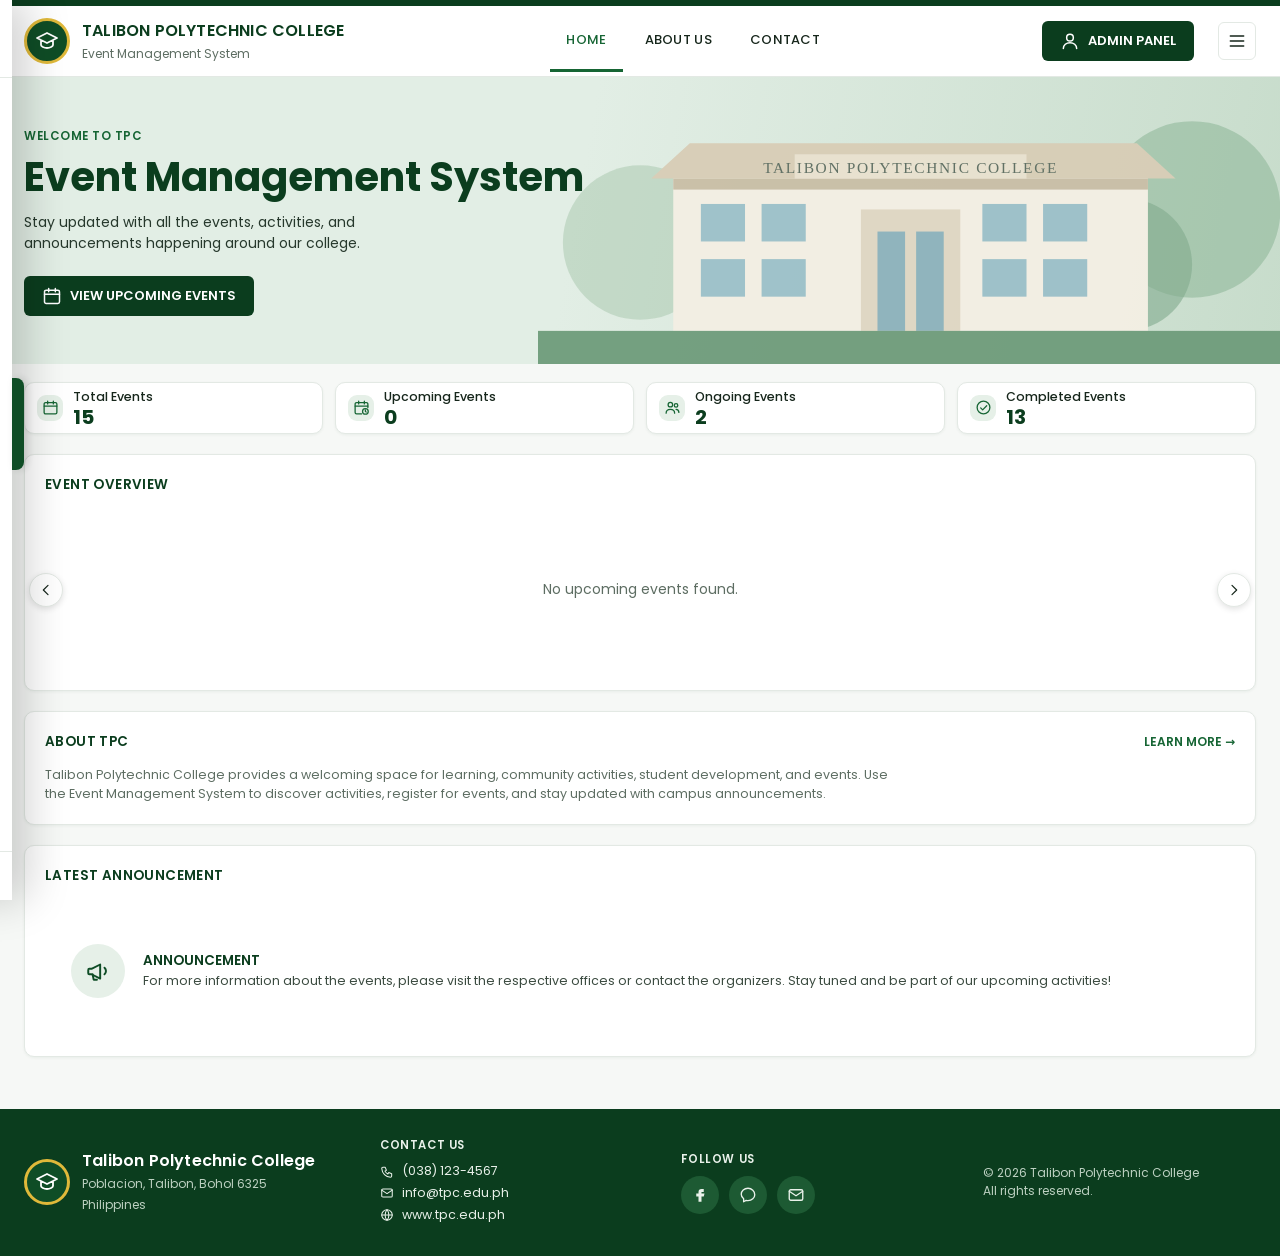
==== commit b8383baa: "final" ====
--- a/index.html
+++ b/index.html
@@ -68,13 +68,16 @@
 
 /* ---------- Layout ---------- */
 .wrap{max-width:1280px;margin:auto;padding:24px}
-.stats{display:grid;grid-template-columns:repeat(4,1fr);gap:20px;margin-top:-6px}
-.stat{background:var(--card);border:1px solid var(--line);border-radius:var(--radius);padding:13px 15px;display:flex;align-items:center;gap:12px;box-shadow:0 1px 3px rgba(11,61,30,.06)}
-.stat .ic{width:42px;height:42px;border-radius:10px;background:var(--green-100);color:var(--green-700);display:grid;place-items:center}
-.stat .ic svg{width:26px;height:26px}
+.stats{display:grid;grid-template-columns:repeat(4,minmax(0,1fr));gap:12px;margin-top:-6px;width:100%;max-width:none;margin-left:auto;margin-right:auto}
+.stat{background:var(--card);border:1px solid var(--line);border-radius:var(--radius);padding:5px 12px;min-height:46px;display:flex;align-items:center;gap:10px;box-shadow:0 1px 3px rgba(11,61,30,.06)}
+.stat .ic{width:26px;height:26px;flex:0 0 26px;border-radius:9px;background:var(--green-100);color:var(--green-700);display:grid;place-items:center}
+.stat .ic svg{width:17px;height:17px}
 .stat h4{font-size:12.5px;font-weight:500;color:var(--ink)}
-.stat .n{font-size:28px;font-weight:700;color:var(--green-900);line-height:1.15}
-.stat small{color:var(--muted);font-size:12px}
+.stat .n{font-size:20px;font-weight:700;color:var(--green-900);line-height:1.05}
+.stat small{display:none;color:var(--muted);font-size:10px}
+/* Responsive registration review in admin */
+.admin-registration-panel{padding:clamp(12px,2vw,22px);min-width:0}.registration-table-wrap{width:100%;max-width:100%;overflow-x:auto;-webkit-overflow-scrolling:touch}.registration-table{width:100%;min-width:720px;border-collapse:collapse}.registration-table th,.registration-table td{padding:12px 10px;vertical-align:middle}.registration-table .act{display:flex;gap:6px;flex-wrap:wrap}.registration-table .btn{white-space:nowrap}.registration-table td:first-child{min-width:170px}.registration-table td:nth-child(2){min-width:150px}.registration-table td:last-child{min-width:135px}.registration-heading{display:flex;justify-content:space-between;align-items:center;gap:12px;flex-wrap:wrap}.registration-heading p{margin-top:4px}.registration-count{padding:9px 13px;border:1px solid var(--line);border-radius:10px;background:#f7faf7;color:var(--green-800);font-size:12px;font-weight:600}
+@media(max-width:560px){.stats{grid-template-columns:repeat(2,minmax(0,1fr));gap:8px}.stat{padding:6px 8px;gap:7px;min-height:44px}.stat .ic{width:24px;height:24px;flex-basis:24px}.stat h4{font-size:10px}.stat .n{font-size:18px}.registration-table{min-width:680px}.registration-count{width:100%;text-align:center}}
 .grid{display:grid;grid-template-columns:1fr 380px;gap:20px;margin-top:20px;align-items:start}
 .panel{background:var(--card);border:1px solid var(--line);border-radius:var(--radius);padding:20px;box-shadow:0 1px 3px rgba(11,61,30,.06)}
 .panel-h{display:flex;align-items:center;justify-content:space-between;margin-bottom:14px}
@@ -136,7 +139,19 @@
 .ann p{font-size:12.5px;color:#3a4a3f}
 
 /* ---------- Public page navigation ---------- */
-.public-page{display:none}.public-page.active{display:block}.public-pages{padding-top:24px}.page-title{display:flex;justify-content:space-between;align-items:flex-end;margin-bottom:18px}.page-title small{font-size:10px;letter-spacing:1.2px;color:var(--green-600);font-weight:700}.page-title h2{font-size:24px;color:var(--green-900);margin:4px 0}.page-title p{font-size:12.5px;color:var(--muted)}.dashboard-grid{display:grid;grid-template-columns:1fr 1.35fr;gap:20px;margin-top:20px}.event-page-tabs{display:flex;gap:8px;flex-wrap:wrap;margin-bottom:14px}.calendar-page-panel{max-width:1000px;margin:0 auto}.calendar-large .d{min-height:72px}.calendar-large .d .event-name{font-size:9px;padding:3px 4px}.register-page-shell{max-width:720px;margin:18px auto 10px;background:#fff;border:1px solid var(--line);border-radius:16px;box-shadow:0 18px 45px rgba(24,61,39,.12);padding:32px 34px}.register-page-shell>small{display:block;text-align:center;letter-spacing:1.2px;color:var(--green-600);font-weight:700;font-size:10px}.register-page-shell h2{text-align:center;color:var(--green-900);font-size:24px;margin:6px 0}.register-page-shell>p{text-align:center;color:var(--muted);font-size:12.5px;max-width:520px;margin:0 auto 22px}.register-icon{width:52px;height:52px;border-radius:50%;background:var(--green-100);color:var(--green-800);display:grid;place-items:center;margin:0 auto 12px}.register-icon svg{width:24px;height:24px}.form-page-panel{max-width:760px;margin:0 auto}.drawer-foot p{font-size:11px;color:#a9c2af;margin:0}
+.public-page{display:none}.public-page.active{display:block}.public-pages{padding-top:24px}.page-title{display:flex;justify-content:space-between;align-items:flex-end;margin-bottom:18px}.page-title small{font-size:10px;letter-spacing:1.2px;color:var(--green-600);font-weight:700}.page-title h2{font-size:24px;color:var(--green-900);margin:4px 0}.page-title p{font-size:12.5px;color:var(--muted)}.dashboard-grid{display:grid;grid-template-columns:1fr 1.35fr;gap:20px;margin-top:20px}.event-page-tabs{display:flex;gap:8px;flex-wrap:wrap;margin-bottom:14px}
+.public-events-panel{padding:18px}
+.public-events-grid{display:grid;grid-template-columns:repeat(3,minmax(0,1fr));gap:18px;align-items:stretch}
+.public-events-grid .ev{min-width:0;height:100%;box-shadow:0 3px 12px rgba(14,55,29,.06);transition:transform .18s ease,box-shadow .18s ease}
+.public-events-grid .ev:hover{transform:translateY(-3px);box-shadow:0 9px 22px rgba(14,55,29,.12)}
+.public-events-grid .ev-cover{height:170px!important;flex-shrink:0}
+.public-events-grid .ev-body{padding:14px!important;gap:9px}
+.public-events-grid .ev-body h5{font-size:15px;line-height:1.4;overflow-wrap:anywhere}
+.public-events-grid .event-view-btn{align-self:flex-start;margin-top:5px}
+.public-events-grid .soon{grid-column:1/-1;min-height:140px;display:grid;place-items:center;text-align:center;padding:28px;color:var(--muted);background:var(--green-50);border:1px dashed var(--line);border-radius:10px}
+@media(max-width:900px){.public-events-grid{grid-template-columns:repeat(2,minmax(0,1fr));gap:14px}}
+@media(max-width:560px){.public-events-panel{padding:12px}.public-events-grid{grid-template-columns:minmax(0,1fr);gap:12px}.public-events-grid .ev-cover{height:190px!important}.event-page-tabs{align-items:stretch}.event-page-tabs .filter-btn{flex:1 1 calc(50% - 8px)}.month-filter-label{width:100%;justify-content:space-between}.month-filter-label select{flex:1;max-width:65%}}
+.calendar-page-panel{max-width:1000px;margin:0 auto}.calendar-large .d{min-height:72px}.calendar-large .d .event-name{font-size:9px;padding:3px 4px}.register-page-shell{max-width:720px;margin:18px auto 10px;background:#fff;border:1px solid var(--line);border-radius:16px;box-shadow:0 18px 45px rgba(24,61,39,.12);padding:32px 34px}.register-page-shell>small{display:block;text-align:center;letter-spacing:1.2px;color:var(--green-600);font-weight:700;font-size:10px}.register-page-shell h2{text-align:center;color:var(--green-900);font-size:24px;margin:6px 0}.register-page-shell>p{text-align:center;color:var(--muted);font-size:12.5px;max-width:520px;margin:0 auto 22px}.register-icon{width:52px;height:52px;border-radius:50%;background:var(--green-100);color:var(--green-800);display:grid;place-items:center;margin:0 auto 12px}.register-icon svg{width:24px;height:24px}.form-page-panel{max-width:760px;margin:0 auto}.drawer-foot p{font-size:11px;color:#a9c2af;margin:0}
 
 /* ---------- Footer ---------- */
 footer{background:var(--green-900);color:#e9f1ea;margin-top:28px}
@@ -230,13 +245,14 @@
 .filter-btn.active,.filter-btn:hover{background:var(--green-100);border-color:#c9d9cd;color:var(--green-800)}
 .admin-form{max-width:900px}.form-card{background:#fff;border:1px solid var(--line);border-radius:10px;padding:20px}
 .form-card h4{font-size:14px;color:var(--green-900);margin-bottom:14px}.form-grid{display:grid;grid-template-columns:1fr 1fr;gap:12px 18px}.form-grid .full{grid-column:1/-1}
-.form-label{display:block;font-size:11.5px;font-weight:600;margin:0 0 5px}.form-actions{display:flex;gap:8px;justify-content:flex-end;margin-top:18px}
+.form-label{display:block;font-size:11.5px;font-weight:600;margin:0 0 5px}.form-help{display:block;color:var(--muted);font-size:11px;margin-top:5px;line-height:1.45}.form-actions{display:flex;gap:8px;justify-content:flex-end;margin-top:18px}
 .notice{padding:11px 13px;border-radius:8px;background:var(--green-50);font-size:12px;color:#314438;margin-bottom:14px}
 .gallery-grid{display:grid;grid-template-columns:repeat(4,1fr);gap:12px}.gallery-item{border:1px solid var(--line);border-radius:9px;overflow:hidden;background:#fff}.gallery-thumb{height:120px;background:linear-gradient(135deg,#dce9df,#a8c8b0);display:grid;place-items:center;color:var(--green-800)}.gallery-thumb svg{width:36px;height:36px}.gallery-item .caption{padding:10px;font-size:11.5px}.comment-card{border:1px solid var(--line);border-radius:9px;padding:14px;background:#fff}.comment-card + .comment-card{margin-top:10px}.comment-meta{display:flex;justify-content:space-between;gap:12px;font-size:11px;color:var(--muted);margin-bottom:6px}.comment-card p{font-size:12.5px}.settings-grid{display:grid;grid-template-columns:1fr 1fr;gap:16px}.setting-row{display:flex;justify-content:space-between;align-items:center;gap:15px;padding:13px 0;border-bottom:1px solid var(--line);font-size:12px}.setting-row:last-child{border-bottom:0}.switch{position:relative;width:42px;height:24px}.switch input{opacity:0;width:0;height:0}.slider-switch{position:absolute;inset:0;background:#ccd5ce;border-radius:20px;cursor:pointer}.slider-switch:before{content:"";position:absolute;width:18px;height:18px;left:3px;top:3px;background:#fff;border-radius:50%;transition:.18s}.switch input:checked + .slider-switch{background:var(--green-700)}.switch input:checked + .slider-switch:before{transform:translateX(18px)}
 @media(max-width:860px){.gallery-grid{grid-template-columns:repeat(2,1fr)}.settings-grid{grid-template-columns:1fr}.form-grid{grid-template-columns:1fr}.form-grid .full{grid-column:auto}}
 @media(max-width:767px){.public-drawer{transform:translateX(-105%)}.public-drawer.open{transform:translateX(0)}.admin .side{transform:translateX(-105%)}.admin .side.open{transform:translateX(0)}}
 @media(max-width:560px){.gallery-grid{grid-template-columns:1fr 1fr}.public-drawer{width:290px}}
 
+.calendar-controls{gap:10px;flex-wrap:wrap}.calendar-controls label{display:flex;align-items:center;gap:5px;font-size:11px;color:var(--muted);font-weight:600}.calendar-controls select{max-width:130px;padding:7px 9px;border:1px solid var(--line);border-radius:7px;background:#fff;color:var(--ink);font:inherit;font-size:12px}.calendar-controls #pubCalTitle,.calendar-controls #admCalTitle{font-weight:700;color:var(--green-900);margin-right:auto}@media(max-width:560px){.calendar-controls{justify-content:space-between;gap:7px}.calendar-controls label{font-size:10px}.calendar-controls select{max-width:105px;padding:6px}.calendar-controls #pubCalTitle,.calendar-controls #admCalTitle{width:100%;order:-1;text-align:center;margin:0}}
 /* ---------- Schedule / approval ---------- */
 .schedule-ok{margin-top:8px;padding:8px 10px;border-radius:7px;background:var(--green-50);color:var(--green-800);font-size:11.5px}
 .schedule-warning{margin-top:8px;padding:9px 10px;border-radius:7px;background:#fff4df;color:#8a5a00;border:1px solid #f1d69a;font-size:11.5px}
@@ -287,7 +303,74 @@
   .who div{display:none}
 }
 @media (prefers-reduced-motion:reduce){*{transition:none!important;scroll-behavior:auto!important}}
-.dashboard-only-hidden{display:none}.event-detail-panel{padding:0;overflow:hidden}.event-detail-cover{min-height:220px;display:grid;place-items:center;color:#fff}.event-detail-cover svg{width:80px;height:80px}.event-detail-content{padding:24px}.event-detail-content h3{font-size:24px;color:var(--green-900);margin-bottom:8px}.event-detail-content p{color:var(--muted);font-size:13px;margin-bottom:20px}.detail-grid{display:grid;grid-template-columns:repeat(3,1fr);gap:12px}.detail-grid>div{border:1px solid var(--line);border-radius:8px;padding:12px}.detail-grid b{display:block;font-size:10px;color:var(--muted);text-transform:uppercase;margin-bottom:4px}.detail-grid span{font-size:12px;font-weight:600;color:var(--green-900)}.event-view-btn{width:100%}.dashboard-ev .ev-cover{height:118px}.dashboard-ev .ev-body{min-height:170px}.dashboard-ev .ev-body h5{font-size:14px;min-height:40px}.dashboard-ev .ev-body .badge{margin-top:2px}.dashboard-ev .event-view-btn svg{width:17px;height:17px}@media(max-width:860px){.detail-grid{grid-template-columns:1fr 1fr}.dashboard-grid{grid-template-columns:1fr}.register-page-shell{padding:24px 18px}.hero-in{padding:34px 20px}.hero h1{font-size:28px}.topbar-in{padding:10px 16px}.brand b{font-size:13px}.brand small{font-size:10px}}@media(max-width:560px){.topbar .admin-btn{display:inline-flex;width:38px;height:38px;padding:0;justify-content:center}.topbar .admin-btn svg{width:18px;height:18px}.hero{min-height:230px}.hero-in{padding:28px 18px}.hero h1{font-size:24px}.hero p{font-size:12px}.wrap{padding:16px}.stats{gap:10px}.stat{padding:11px 12px}.stat .ic{width:36px;height:36px}.stat .n{font-size:20px}.stat h4{font-size:10.5px}.stat small{font-size:10px}.calendar-large .d{min-height:58px}.calendar-large .d .event-name{font-size:7px}.register-page-shell h2{font-size:21px}.form-grid{grid-template-columns:1fr}.detail-grid{grid-template-columns:1fr}.event-detail-content h3{font-size:20px}.drawer-links a{padding:12px 12px}.drawer-group>a[data-public-filter]{padding-left:40px!important;min-height:40px;font-size:12px!important}}</style>
+.dashboard-only-hidden{display:none}.event-detail-panel{padding:0;overflow:hidden}.event-detail-cover{min-height:220px;display:grid;place-items:center;color:#fff}.event-detail-cover svg{width:80px;height:80px}.event-detail-content{padding:24px}.event-detail-content h3{font-size:24px;color:var(--green-900);margin-bottom:8px}.event-detail-content p{color:var(--muted);font-size:13px;margin-bottom:20px}.detail-grid{display:grid;grid-template-columns:repeat(3,1fr);gap:12px}.detail-grid>div{border:1px solid var(--line);border-radius:8px;padding:12px}.detail-grid b{display:block;font-size:10px;color:var(--muted);text-transform:uppercase;margin-bottom:4px}.detail-grid span{font-size:12px;font-weight:600;color:var(--green-900)}.event-view-btn{width:100%}.dashboard-ev .ev-cover{height:118px}.dashboard-ev .ev-body{min-height:76px}.dashboard-ev .ev-body h5{font-size:14px;min-height:40px}.dashboard-ev .ev-body .badge{margin-top:2px}.dashboard-ev .event-view-btn svg{width:17px;height:17px}@media(max-width:860px){.detail-grid{grid-template-columns:1fr 1fr}.dashboard-grid{grid-template-columns:1fr}.register-page-shell{padding:24px 18px}.hero-in{padding:34px 20px}.hero h1{font-size:28px}.topbar-in{padding:10px 16px}.brand b{font-size:13px}.brand small{font-size:10px}}@media(max-width:560px){.topbar .admin-btn{display:inline-flex;width:38px;height:38px;padding:0;justify-content:center}.topbar .admin-btn svg{width:18px;height:18px}.hero{min-height:230px}.hero-in{padding:28px 18px}.hero h1{font-size:24px}.hero p{font-size:12px}.wrap{padding:16px}.stats{gap:10px}.stat{padding:6px 10px;min-height:52px}.stat .ic{width:27px;height:27px;flex-basis:27px}.stat .n{font-size:19px}.stat h4{font-size:10.5px}.stat small{font-size:10px}.calendar-large .d{min-height:58px}.calendar-large .d .event-name{font-size:7px}.register-page-shell h2{font-size:21px}.form-grid{grid-template-columns:1fr}.detail-grid{grid-template-columns:1fr}.event-detail-content h3{font-size:20px}.drawer-links a{padding:12px 12px}.drawer-group>a[data-public-filter]{padding-left:40px!important;min-height:40px;font-size:12px!important}}
+/* Responsive corrections for public and admin dashboards */
+@media (max-width: 860px){
+  .stats{grid-template-columns:repeat(2,minmax(0,1fr));gap:8px}
+  .a-grid{grid-template-columns:minmax(0,1fr);gap:14px}
+  .a-body{padding:16px}
+  .a-top{padding:10px 14px;gap:10px}
+  .panel{min-width:0;padding:clamp(12px,2vw,20px)}
+  .panel-h{gap:8px;flex-wrap:wrap}
+  .feed li{min-width:0;overflow-wrap:anywhere}
+  .admin .side{transform:translateX(-105%);width:min(290px,86vw);z-index:45}
+  .admin .side.open{transform:translateX(0)}
+  .admin .side:hover,.admin .side:focus-within{transform:translateX(-105%)}
+  .admin .side.open:hover,.admin .side.open:focus-within{transform:translateX(0)}
+  .admin .side:after{display:none}
+  .admin-drawer-backdrop{position:fixed;inset:0;background:rgba(9,32,18,.48);z-index:44}
+  .admin .side .logout{padding-bottom:env(safe-area-inset-bottom)}
+  .ev-row{grid-template-columns:repeat(2,minmax(0,1fr))}
+  .event-page-tabs{flex-wrap:wrap}
+  .calendar-large .d{min-height:50px}
+}
+@media (max-width:560px){
+  .stats{grid-template-columns:repeat(2,minmax(0,1fr));gap:7px}
+  .stat{padding:7px;gap:6px;min-height:54px;min-width:0}
+  .stat .ic{width:23px;height:23px;flex:0 0 23px}
+  .stat .ic svg{width:15px;height:15px}
+  .stat h4{font-size:9px;line-height:1.25;overflow-wrap:anywhere}
+  .stat .n{font-size:17px}
+  .a-body{padding:10px}
+  .a-top h2{font-size:15px}
+  .who{gap:6px}
+  .who .av{width:30px;height:30px}
+  .a-welcome h3{font-size:18px}
+  .a-welcome p{font-size:11px}
+  .a-welcome .btn{width:100%;justify-content:center}
+  .a-grid{grid-template-columns:minmax(0,1fr)}
+  .a-grid>div{min-width:0}
+  .pending{grid-template-columns:repeat(2,minmax(0,1fr));gap:8px}
+  .pending>div{min-width:0;padding:9px}
+  .pending span{font-size:10px;overflow-wrap:anywhere}
+  .feed{gap:10px}
+  .feed li{font-size:11px;gap:8px}
+  .feed .ic{width:28px;height:28px;flex-basis:28px}
+  .cal{font-size:10px}
+  .cal .d{min-height:38px}
+  .ev-row{grid-template-columns:repeat(2,minmax(0,1fr));gap:8px}
+  .ev-cover{height:100px!important}
+  .ev-body{padding:9px!important}
+  .ev-body h5{font-size:11px!important;overflow-wrap:anywhere}
+  .event-view-btn{font-size:10px;padding:8px 5px;justify-content:center}
+  .event-view-btn svg{display:none}
+  .register-page-shell{padding:16px 12px}
+  .admin-event-form-shell{padding:14px!important}
+  .tbl-wrap{max-width:100%;overflow-x:auto}
+  .panel-h h3{font-size:12px}
+  .admin .side{width:min(280px,86vw)}
+}
+
+
+/* Latest responsive polish */
+.ev-row{gap:12px!important}.dashboard-preview .slider{padding-inline:8px!important}.dashboard-preview .ev-row{padding-inline:4px!important}
+#contact .contact-grid,#contact .contact-items{gap:12px!important}
+.reg-actions{display:flex;gap:8px;align-items:center;flex-wrap:wrap}.reg-actions .btn{min-height:38px;padding:9px 14px;border-radius:8px;font-weight:700}.btn-reject{background:#fff1f1!important;color:#a61b1b!important;border:1px solid #efb4b4!important}.letter-view{display:inline-flex;align-items:center;gap:5px;color:var(--green-800);font-weight:700;text-decoration:underline;overflow-wrap:anywhere}.letter-unavailable{font-size:12px;overflow-wrap:anywhere}.letter-unavailable small{display:block;color:#9a5a00}.reviewed-label{font-size:11px;font-weight:700;color:var(--muted)}
+/* Announcements use a wide, landscape-style horizontal layout. */
+.dashboard-announcement .ann{display:flex;align-items:center;gap:18px;min-height:130px;padding:22px 26px}.dashboard-announcement .ann #pubAnn{flex:1;min-width:0}.dashboard-announcement .ann #pubAnn p{max-width:100%;line-height:1.65}
+@media(max-width:700px){.dashboard-preview .slider{padding-inline:0!important}.dashboard-preview .ev-row{gap:8px!important;padding:0!important}.dashboard-preview .dashboard-ev{margin:0!important}.dashboard-about,.dashboard-preview,.dashboard-announcement{min-width:0}.dashboard-announcement .ann{align-items:flex-start;gap:12px;padding:16px;min-height:110px}.registration-table{min-width:0!important;width:100%!important;border-collapse:separate;border-spacing:0 10px}.registration-table-wrap{overflow:visible;width:100%}.registration-table thead{display:none}.registration-table,.registration-table tbody{display:block;width:100%;box-sizing:border-box}.registration-table tr{display:grid;grid-template-columns:repeat(2,minmax(0,1fr));gap:0 12px;border:1px solid var(--line);border-radius:12px;padding:10px;margin:0 0 12px;background:#fff;min-width:0;width:100%;box-sizing:border-box}.registration-table td{display:block;border:0!important;padding:8px 5px!important;min-width:0!important;width:auto!important;overflow-wrap:anywhere;white-space:normal;box-sizing:border-box}.registration-table td::before{content:attr(data-label);display:block;font-size:10px;text-transform:uppercase;letter-spacing:.05em;color:var(--muted);font-weight:800;margin-bottom:3px}.registration-table td[data-label="Action"]{grid-column:1/-1;padding-top:12px!important;border-top:1px solid var(--line)!important;margin-top:5px}.reg-actions{display:flex;flex-direction:row;width:100%;gap:8px}.reg-actions .btn{display:block;flex:1;width:auto;min-height:42px;white-space:normal}.registration-heading{align-items:flex-start}.registration-count{width:100%;text-align:center}.admin-registration-panel{width:100%;max-width:100%;overflow:hidden}.admin-participants{margin-top:7px;overflow-wrap:anywhere}.dashboard-preview .ev-row>*{min-width:0}}
+@media(max-width:380px){.reg-actions{grid-template-columns:1fr}.dashboard-announcement .ann{padding:12px}}
+</style>
 </head>
 <body>
 
@@ -345,7 +428,7 @@
         <a href="#about">ABOUT US</a>
         <a href="#contact">CONTACT</a>
       </nav>
-      <button class="btn btn-primary admin-btn" id="openLogin"><svg class="i"><use href="#i-user"/></svg><span>ADMIN PANEL</span></button>
+      <button class="btn btn-primary admin-btn" id="openLogin" onclick="if(!window.tpcOpenAdminLogin){document.getElementById('loginOverlay').classList.remove('hidden');document.getElementById('loginOverlay').style.display='grid'}"><svg class="i"><use href="#i-user"/></svg><span>ADMIN PANEL</span></button>
       <button class="menu-btn" id="menuBtn" aria-label="Menu"><svg class="i"><use href="#i-menu"/></svg></button>
     </div>
   </header>
@@ -360,12 +443,9 @@
       <button class="drawer-close" id="drawerClose" aria-label="Close menu"><svg class="i"><use href="#i-menu"/></svg></button>
     </div>
     <div class="drawer-links">
-      <a href="#top" data-drawer-link="top"><svg class="i"><use href="#i-home"/></svg> <span>Dashboard</span></a>
+      <a href="#top" data-drawer-link="dashboard"><svg class="i"><use href="#i-home"/></svg> <span>Dashboard</span></a>
       <div class="drawer-group">
         <a href="#events" data-drawer-link="events"><svg class="i"><use href="#i-cal"/></svg> <span>Events</span></a>
-        <a href="#events" data-public-filter="upcoming" style="padding-left:46px;font-size:12px">+ Upcoming Events</a>
-        <a href="#events" data-public-filter="ongoing" style="padding-left:46px;font-size:12px">+ Ongoing Events</a>
-        <a href="#events" data-public-filter="completed" style="padding-left:46px;font-size:12px">+ Past Events</a>
       </div>
       <a href="#calendar" data-drawer-link="calendar"><svg class="i"><use href="#i-cal"/></svg> <span>Calendar</span></a>
       <a href="#announcements" data-drawer-link="announcements"><svg class="i"><use href="#i-mega"/></svg> <span>Announcements</span></a>
@@ -404,7 +484,7 @@
       <small>WELCOME TO TPC</small>
       <h1>Event Management System</h1>
       <p>Stay updated with all the events, activities, and announcements happening around our college.</p>
-      <a class="btn btn-primary" href="#events"><svg class="i"><use href="#i-cal"/></svg> VIEW UPCOMING EVENTS</a>
+      <a class="btn btn-primary" href="#events" id="viewUpcomingEvents"><svg class="i"><use href="#i-cal"/></svg> VIEW UPCOMING EVENTS</a>
     </div>
   </section>
 
@@ -428,11 +508,13 @@
     <section class="public-page" data-public-page="events" id="eventsPage">
       <div class="page-title"><div><small>PUBLIC EVENTS</small><h2 id="publicEventsTitle">Upcoming Events</h2><p>Browse events by status and open the calendar separately from this page.</p></div></div>
       <div class="event-page-tabs">
-        <button class="filter-btn active" data-public-filter="upcoming">Upcoming Events</button>
+        <button class="filter-btn active" data-public-filter="all">All Events</button>
+         <button class="filter-btn" data-public-filter="upcoming">Upcoming Events</button>
         <button class="filter-btn" data-public-filter="ongoing">Ongoing Events</button>
         <button class="filter-btn" data-public-filter="completed">Past Events</button>
+        <label class="month-filter-label" style="display:flex;align-items:center;gap:8px;font-size:12px;color:var(--muted)">Filter by month <select id="publicEventMonth" style="padding:8px;border:1px solid var(--line);border-radius:7px;background:#fff"><option value="all">All months</option></select></label>
       </div>
-      <section class="panel"><div class="slider"><button class="arrow l" id="pagePrevEv" aria-label="Previous"><svg class="i"><use href="#i-left"/></svg></button><div class="ev-row" id="publicEventsPageList"></div><button class="arrow r" id="pageNextEv" aria-label="Next"><svg class="i"><use href="#i-right"/></svg></button></div></section>
+      <section class="panel public-events-panel"><div class="public-events-grid" id="publicEventsPageList" aria-live="polite"></div></section>
     </section>
 
     <section class="public-page" data-public-page="about" id="aboutPage">
@@ -448,7 +530,7 @@
     <section class="public-page" data-public-page="calendar" id="calendarPage">
       <div class="page-title"><div><small>PUBLIC CALENDAR</small><h2>Event Calendar</h2><p>Events are shown by name on their scheduled dates.</p></div></div>
       <section class="panel calendar-page-panel">
-        <div class="cal-h"><button data-cal="-1" data-t="pub" aria-label="Previous month"><svg class="i"><use href="#i-left"/></svg></button><span id="pubCalTitle"></span><button data-cal="1" data-t="pub" aria-label="Next month"><svg class="i"><use href="#i-right"/></svg></button></div>
+        <div class="cal-h calendar-controls"><button data-cal="-1" data-t="pub" aria-label="Previous month"><svg class="i"><use href="#i-left"/></svg></button><span id="pubCalTitle"></span><label>Month <select data-cal-month="pub" aria-label="Choose month"></select></label><label>Year <select data-cal-year="pub" aria-label="Choose year"></select></label><button data-cal="1" data-t="pub" aria-label="Next month"><svg class="i"><use href="#i-right"/></svg></button></div>
         <div class="cal calendar-large" id="pubCal"></div>
       </section>
     </section>
@@ -463,17 +545,20 @@
         <div class="register-icon"><svg class="i"><use href="#i-doc"/></svg></div>
         <small>EVENT REGISTRATION</small>
         <h2>Register for an Event</h2>
-        <p>Submit your registration request below. The schedule is checked as you fill in the form, and your request will be reviewed by the Events Office.</p>
+        <p>Submit a proposed event with its date, venue, and time. The Events Office will review it. It will not appear on the public calendar until it is approved, and conflicting schedules will be flagged.</p>
         <form id="publicRegForm">
           <div class="form-grid">
             <div><label class="form-label">Name *</label><input type="text" name="name" required maxlength="80"></div>
             <div><label class="form-label">Email *</label><input type="email" name="email" required maxlength="100"></div>
-            <div class="full"><label class="form-label">Event Name *</label><select name="event" id="publicRegEvent" required></select></div>
-            <div><label class="form-label">Date</label><input type="text" id="publicRegDate" readonly></div>
-            <div><label class="form-label">Duration Time</label><input type="text" id="publicRegDuration" readonly></div>
+            <div class="full"><label class="form-label">Proposed Event Name *</label><input type="text" name="event" id="publicRegEvent" placeholder="Enter your proposed event name" autocomplete="off" maxlength="100" required><small class="form-help">You can enter a new event name. We will check its proposed schedule against approved events.</small></div>
+            <div><label class="form-label">Start Date *</label><input type="date" id="publicRegStartDate" name="preferredStartDate" required></div>
+            <div><label class="form-label">End Date *</label><input type="date" id="publicRegEndDate" name="preferredEndDate" required></div>
+            <div><label class="form-label">Start Time *</label><input type="time" id="publicRegStartTime" name="preferredStartTime" required></div>
+            <div><label class="form-label">End Time *</label><input type="time" id="publicRegEndTime" name="preferredEndTime" required></div>
+            <div><label class="form-label">Venue *</label><input type="text" id="publicRegVenue" name="preferredVenue" placeholder="Enter proposed venue" maxlength="100" required></div>
+            <div><label class="form-label">Participants *</label><textarea name="participants" id="publicRegParticipants" placeholder="Enter the names of the participants" rows="2" maxlength="1000" required></textarea><small class="form-help">Enter who will participate (names or group/organization).</small></div>
             <div class="full schedule-ok" id="registrationScheduleCheck"></div>
-            <div><label class="form-label">Participants File *</label><input type="file" name="participantsFile" accept=".pdf,.doc,.docx,.xls,.xlsx" required></div>
-            <div><label class="form-label">Approved Letter *</label><input type="file" name="approvedLetter" accept=".pdf,.doc,.docx,.jpg,.jpeg,.png" required></div>
+            <div class="full"><label class="form-label">Approved Letter *</label><input type="file" name="approvedLetter" accept=".pdf,.doc,.docx,.jpg,.jpeg,.png" required></div>
           </div>
           <div class="form-actions"><button class="btn btn-primary" type="submit">Submit Registration</button></div>
         </form>
@@ -510,7 +595,7 @@
         <a href="#" aria-label="Facebook"><svg class="i"><use href="#i-fb"/></svg></a>
         <a href="#" aria-label="Messenger"><svg class="i"><use href="#i-msg"/></svg></a>
         <a href="#" aria-label="Email"><svg class="i"><use href="#i-mail"/></svg></a></div></div>
-      <div class="copy">© 2025 Talibon Polytechnic College<br>All rights reserved.</div>
+      <div class="copy">© <span id="copyrightYear">2026</span> Talibon Polytechnic College<br>All rights reserved.</div>
     </div>
   </footer>
 </div>
@@ -557,7 +642,7 @@
       <div class="err" id="loginErr" role="alert"></div>
       <div class="row">
         <button class="btn btn-ghost" id="cancelLogin">Cancel</button>
-        <button class="btn btn-primary" id="doLogin">Log in</button>
+        <button class="btn btn-primary" id="doLogin" onclick="if(!window.tpcTryAdminLogin){var u=document.getElementById('user').value.trim(),p=document.getElementById('pass').value;if(u==='admin'&&p==='admin123'){document.getElementById('loginOverlay').classList.add('hidden');document.getElementById('publicView').classList.add('hidden');document.getElementById('adminView').classList.remove('hidden')}else{document.getElementById('loginErr').textContent='Incorrect username or password.'}}">Log in</button>
       </div>
       <div class="hint">Demo account: <b>admin</b> / <b>admin123</b></div>
     </div>
@@ -590,10 +675,13 @@
   {id:7,title:"Nutrition Month Forum",desc:"Health talks and cooking demonstrations.",start:"2025-05-29",end:"2025-05-29",place:"TPC Gymnasium",aud:"Open to all students",status:"ongoing",approval:"approved",startTime:"08:00",endTime:"17:00",icon:"leaf",color:["#3b8a55","#1a4a2c"],regs:58},
   {id:8,title:"Enrollment Orientation",desc:"Orientation for incoming first-year students.",start:"2025-05-02",end:"2025-05-02",place:"TPC Gymnasium",aud:"New students",status:"completed",approval:"approved",startTime:"08:00",endTime:"17:00",icon:"mic",color:["#8a6a10","#4a3908"],regs:140},
   {id:9,title:"Tree Planting Day",desc:"Planting native trees around the campus.",start:"2025-05-26",end:"2025-05-26",place:"TPC Campus",aud:"Volunteers only",status:"completed",approval:"approved",startTime:"08:00",endTime:"17:00",icon:"tree",color:["#2f7a3a","#154a1f"],regs:63},
-  {id:10,title:"Recognition Program",desc:"Awarding outstanding students and faculty.",start:"2025-05-31",end:"2025-05-31",place:"TPC Covered Court",aud:"Invited guests",status:"completed",approval:"approved",startTime:"08:00",endTime:"17:00",icon:"cap",color:["#166534","#0b3d1e"],regs:95}
+  {id:10,title:"Recognition Program",desc:"Awarding outstanding students and faculty.",start:"2025-05-31",end:"2025-05-31",place:"TPC Covered Court",aud:"Invited guests",status:"completed",approval:"approved",startTime:"08:00",endTime:"17:00",icon:"cap",color:["#166534","#0b3d1e"],regs:95},
+  {id:11,title:"Tech Innovation Expo 2026",desc:"Explore student technology projects, software demonstrations, and creative digital solutions.",start:"2026-11-05",end:"2026-11-06",place:"TPC Audio Visual Room",aud:"TPC students, faculty, and guests",status:"upcoming",approval:"approved",startTime:"09:00",endTime:"16:00",icon:"chip",color:["#1e3fae","#0b1b5e"],regs:0},
+  {id:12,title:"BSIS Week 2026",desc:"A week of information systems challenges, team activities, and student showcases.",start:"2026-11-10",end:"2026-11-12",place:"TPC Campus",aud:"BSIS students and faculty",status:"upcoming",approval:"approved",startTime:"08:30",endTime:"17:00",icon:"users",color:["#166534","#0b3d1e"],regs:0},
+  {id:13,title:"College Days 2026",desc:"A week of student performances, competitions, sports, and campus-wide celebrations.",start:"2026-11-23",end:"2026-11-27",place:"Talibon Polytechnic College Campus",aud:"TPC students, faculty, and staff",status:"upcoming",approval:"approved",startTime:"08:00",endTime:"17:00",icon:"cap",color:["#166534","#0b3d1e"],image:"https://images.unsplash.com/photo-1523580494863-6f3031224c94?auto=format&fit=crop&w=1200&q=80",regs:0},
+  {id:14,title:"Career and Internship Fair 2026",desc:"Meet employers, learn about internship opportunities, and prepare for your career journey.",start:"2026-12-03",end:"2026-12-04",place:"TPC Covered Court",aud:"Graduating students and interested learners",status:"upcoming",approval:"approved",startTime:"09:00",endTime:"15:30",icon:"mic",color:["#6d3aa8","#361b5c"],regs:0},
+  {id:15,title:"Community Outreach Day 2026",desc:"Students and staff join together for a community service and outreach activity.",start:"2026-12-12",end:"2026-12-12",place:"Talibon, Bohol",aud:"Registered volunteers",status:"upcoming",approval:"approved",startTime:"08:00",endTime:"12:00",icon:"tree",color:["#2f7a3a","#154a1f"],regs:0}
 ];
-// Add filler so totals look realistic (24 total, 8 upcoming, 3 ongoing, 13 completed)
-const EXTRA = {upcoming:4,ongoing:0,completed:10};
 const ANNOUNCEMENTS = [
   {t:"Announcement",m:"For more information about the events, please visit the respective offices or contact the organizers. Stay tuned and be part of our upcoming activities!",d:"Posted May 27, 2025"},
   {t:"IT Week schedule released",m:"The full program for IT Week 2025 is now available at the Audio Visual Room.",d:"Posted May 26, 2025"},
@@ -603,6 +691,16 @@
   {id:1,name:"Juan Dela Cruz",idno:"2025-00123",email:"juan@example.com",eventId:1,status:"pending",date:"May 29, 2025"},
   {id:2,name:"Maria Santos",idno:"2025-00456",email:"maria@example.com",eventId:2,status:"pending",date:"May 29, 2025"}
 ];
+const COMMENTS = [
+  {id:1,n:"Student A",d:"May 28, 2025",t:"Looking forward to IT Week!",status:"approved"},
+  {id:2,n:"Student B",d:"May 27, 2025",t:"Will there be registration on the event day?",status:"approved"},
+  {id:3,n:"Faculty Member",d:"May 26, 2025",t:"Thank you for keeping the schedule updated.",status:"approved"}
+];
+const FEEDBACK = [
+  {id:1,n:"Student A",rating:5,t:"The event calendar is easy to use.",d:"May 28, 2025"},
+  {id:2,n:"Student C",rating:4,t:"Please add more photos after each event.",d:"May 27, 2025"},
+  {id:3,n:"Faculty",rating:5,t:"Announcements are clear and timely.",d:"May 26, 2025"}
+];
 const ACTIVITY = [
   {ic:"users",t:"12 new registrations for Intramurals 2025",d:"Today, 9:20 AM"},
   {ic:"comment",t:"New comment on IT Week 2025",d:"Today, 8:45 AM"},
@@ -611,10 +709,12 @@
   {ic:"img",t:"8 photos added to Gallery",d:"May 26, 2025"}
 ];
 const ADMIN = {user:"admin",pass:"admin123"};
-const TODAY = new Date(2025,4,29); // matches reference (May 29, 2025). Use `new Date()` for live date.
+const TODAY = new Date();
+TODAY.setHours(0,0,0,0);
 
 /* ============ HELPERS ============ */
 const $ = s => document.querySelector(s);
+const escapeHTML = value => String(value ?? "").replace(/[&<>"']/g, ch => ({"&":"&amp;","<":"&lt;",">":"&gt;",'"':"&quot;", "'":"&#39;"}[ch]));
 const MONTHS = ["January","February","March","April","May","June","July","August","September","October","November","December"];
 const MSHORT = ["JAN","FEB","MAR","APR","MAY","JUN","JUL","AUG","SEP","OCT","NOV","DEC"];
 const pd = s => { const [y,m,d] = s.split("-").map(Number); return new Date(y,m-1,d); };
@@ -626,13 +726,13 @@
 const icon = (n,cls="i") => `<svg class="${cls}"><use href="#i-${n}"/></svg>`;
 const fmtTime = t => { if(!t) return ""; const [hh,mm]=t.split(":").map(Number); const d=new Date(2000,0,1,hh,mm); return d.toLocaleTimeString([], {hour:"numeric",minute:"2-digit"}); };
 const durationText = e => { if(!e) return ""; const days=Math.round((pd(e.end)-pd(e.start))/86400000)+1; const time=(e.startTime&&e.endTime)?`${fmtTime(e.startTime)} - ${fmtTime(e.endTime)}`:""; return days===1?(time||"1 day"):`${days} days${time?` · ${time}`:""}`; };
-const approvedEvents = () => EVENTS.filter(e=>e.approval!=='rejected' && (e.approval||'approved')==='approved');
+const approvedEvents = () => EVENTS.filter(e=>e.approval==="approved"||(!e.approval&&e.status!=="pending"));
 function rangesOverlap(a,b){ if(!a||!b) return false; const as=new Date(`${a.start}T${a.startTime||"00:00"}`).getTime(), ae=new Date(`${a.end}T${a.endTime||"23:59"}`).getTime(), bs=new Date(`${b.start}T${b.startTime||"00:00"}`).getTime(), be=new Date(`${b.end}T${b.endTime||"23:59"}`).getTime(); return as < be && bs < ae; }
 function findEventConflicts(candidate, excludeId=null){ return approvedEvents().filter(e=>Number(e.id)!==Number(excludeId) && rangesOverlap(candidate,e)); }
 
 const counts = () => {
-  const c = {upcoming:EXTRA.upcoming,ongoing:EXTRA.ongoing,completed:EXTRA.completed};
-  EVENTS.filter(e=>(e.approval||"approved")==="approved").forEach(e=>c[e.status]++);
+  const c = {upcoming:0,ongoing:0,completed:0};
+  approvedEvents().forEach(e=>{ if(Object.prototype.hasOwnProperty.call(c,e.status)) c[e.status]++; });
   c.total = c.upcoming+c.ongoing+c.completed; return c;
 };
 function toast(msg){
@@ -640,50 +740,120 @@
   setTimeout(()=>t.remove(),2200);
 }
 const store = {
-  get(k){try{return sessionStorage.getItem(k)}catch(e){return null}},
-  set(k,v){try{sessionStorage.setItem(k,v)}catch(e){}},
-  del(k){try{sessionStorage.removeItem(k)}catch(e){}}
+  get(k){try{return localStorage.getItem(k)}catch(e){return null}},
+  set(k,v){try{localStorage.setItem(k,v)}catch(e){}},
+  del(k){try{localStorage.removeItem(k)}catch(e){}}
 };
+// Keep uploaded letters in IndexedDB so they do not fill localStorage and disappear on save.
+const LETTER_DB_NAME = "tpcev_uploaded_letters";
+function letterDb(){return new Promise((resolve,reject)=>{if(!window.indexedDB){reject(new Error("File storage is unavailable in this browser."));return;}const req=indexedDB.open(LETTER_DB_NAME,1);req.onupgradeneeded=()=>{if(!req.result.objectStoreNames.contains("letters"))req.result.createObjectStore("letters");};req.onsuccess=()=>resolve(req.result);req.onerror=()=>reject(req.error||new Error("Could not open file storage."));});}
+async function saveLetter(key,data){const db=await letterDb();return new Promise((resolve,reject)=>{const tx=db.transaction("letters","readwrite");tx.objectStore("letters").put(data,key);tx.oncomplete=()=>{db.close();resolve();};tx.onerror=()=>{db.close();reject(tx.error||new Error("Could not save the uploaded file."));};});}
+async function readLetter(key){const db=await letterDb();return new Promise((resolve,reject)=>{const tx=db.transaction("letters","readonly");const req=tx.objectStore("letters").get(key);req.onsuccess=()=>resolve(req.result||null);req.onerror=()=>reject(req.error||new Error("Could not read the uploaded file."));tx.oncomplete=()=>db.close();});}
 
 /* ============ SHARED COMPONENTS ============ */
 function statCards(){
   const c = counts();
   return [
-    ["cal","Total Events",c.total,"All scheduled events"],
-    ["calclock","Upcoming Events",c.upcoming,"Happening soon"],
-    ["users","Ongoing Events",c.ongoing,"Currently ongoing"],
-    ["check","Completed Events",c.completed,"Successfully concluded"]
-  ].map(([i,t,n,s])=>`<div class="stat"><div class="ic">${icon(i)}</div><div><h4>${t}</h4><div class="n">${n}</div><small>${s}</small></div></div>`).join("");
-}
+    ["cal","Total Events",c.total],
+    ["calclock","Upcoming Events",c.upcoming],
+    ["users","Ongoing Events",c.ongoing],
+    ["check","Completed Events",c.completed]
+  ].map(([i,t,n])=>`<div class="stat"><div class="ic">${icon(i)}</div><div><h4>${t}</h4><div class="n">${n}</div></div></div>`).join("");
+}
+const DEFAULT_EVENT_IMAGE = "https://images.unsplash.com/photo-1523580494863-6f3031224c94?auto=format&fit=crop&w=1200&q=80";
 function eventCard(e){
-  return `<article class="ev">
-    <div class="ev-cover" style="background:linear-gradient(135deg,${e.color[0]},${e.color[1]})">
-      ${icon(e.icon)}
-      <div class="ev-date"><span>${MSHORT[pd(e.start).getMonth()]}</span><b>${pd(e.start).getDate()}</b><i>${pd(e.start).getFullYear()}</i></div>
-    </div>
-    <div class="ev-body">
-      <h5>${e.title}</h5><p>${e.desc}</p>
-      <div class="meta">${icon("clock")}${fmtRange(e)}</div>
-      <div class="meta">${icon("calclock")}${durationText(e)}</div>
-      <div class="meta">${icon("pin")}${e.place}</div>
-      <div class="meta">${icon("users")}${e.aud}</div>
-      <span class="badge b-${e.status}">${e.status.toUpperCase()}</span>
-      <button class="btn btn-ghost event-view-btn" data-event-view-public="${e.id}" style="margin-top:6px;justify-content:center">VIEW EVENT</button>
-    </div></article>`;
+  const image=getEventImage(e);
+  const colors=e.color||["#166534","#0b3d1e"];
+  return `<article class="ev event-summary-card" data-event-view-public="${e.id}" tabindex="0" aria-label="View details for ${escapeHTML(e.title)}" style="cursor:pointer">
+    <div class="ev-cover" style="background:linear-gradient(135deg,${colors[0]},${colors[1]});height:150px"><img src="${escapeHTML(image)}" alt="${escapeHTML(e.title)} event cover" loading="lazy" style="width:100%;height:100%;object-fit:cover;position:absolute;inset:0"><div class="ev-date"><span>${MSHORT[pd(e.start).getMonth()]}</span><b>${pd(e.start).getDate()}</b><i>${pd(e.start).getFullYear()}</i></div></div>
+    <div class="ev-body" style="min-height:0;padding:14px"><h5>${escapeHTML(e.title)}</h5><div class="meta">${icon("pin")}${escapeHTML(e.place)}</div><span class="badge b-${escapeHTML(e.status)}">${escapeHTML((e.status||"upcoming").toUpperCase())}</span><button type="button" class="btn btn-primary event-view-btn" data-event-view-public="${e.id}">View Event ${icon("right")}</button></div>
+  </article>`;
 }
 function dashboardEventCard(e){
-  return `<article class="ev dashboard-ev">
-    <div class="ev-cover" style="background:linear-gradient(135deg,${e.color[0]},${e.color[1]})">${icon(e.icon)}<div class="ev-date"><span>${MSHORT[pd(e.start).getMonth()]}</span><b>${pd(e.start).getDate()}</b><i>${pd(e.start).getFullYear()}</i></div></div>
-    <div class="ev-body"><h5>${e.title}</h5><div class="meta">${icon("clock")}${fmtRange(e)}</div><span class="badge b-${e.status}">${e.status.toUpperCase()}</span><button class="btn btn-primary event-view-btn" data-event-view-public="${e.id}" style="margin-top:6px;justify-content:center">${icon("eye")} View Event</button></div>
+  const image=getEventImage(e);
+  const colors=e.color||["#166534","#0b3d1e"];
+  return `<article class="ev dashboard-ev event-summary-card" data-event-view-public="${e.id}" tabindex="0" aria-label="View details for ${escapeHTML(e.title)}" style="cursor:pointer">
+    <div class="ev-cover" style="background:linear-gradient(135deg,${colors[0]},${colors[1]});height:118px"><img src="${escapeHTML(image)}" alt="${escapeHTML(e.title)} event cover" loading="lazy" style="width:100%;height:100%;object-fit:cover;position:absolute;inset:0"><div class="ev-date"><span>${MSHORT[pd(e.start).getMonth()]}</span><b>${pd(e.start).getDate()}</b><i>${pd(e.start).getFullYear()}</i></div></div>
+    <div class="ev-body" style="min-height:0;padding:10px 12px"><h5>${escapeHTML(e.title)}</h5><div class="meta">${icon("pin")}${escapeHTML(e.place)}</div><button type="button" class="btn btn-primary event-view-btn" data-event-view-public="${e.id}">View Event ${icon("right")}</button></div>
   </article>`;
 }
 
 
+/* Public event details: open a readable detail view for cards and buttons. */
+const EVENT_IMAGE_SET = [
+ "https://images.unsplash.com/photo-1511578314322-379afb476865?auto=format&fit=crop&w=1200&q=80",
+ "https://images.unsplash.com/photo-1540575467063-178a50c2df87?auto=format&fit=crop&w=1200&q=80",
+ "https://images.unsplash.com/photo-1517486808906-6ca8b3f04846?auto=format&fit=crop&w=1200&q=80",
+ "https://images.unsplash.com/photo-1505373877841-8d25f7d46678?auto=format&fit=crop&w=1200&q=80",
+ "https://images.unsplash.com/photo-1511795409834-ef04bbd61622?auto=format&fit=crop&w=1200&q=80",
+ "https://images.unsplash.com/photo-1503428593586-e225b3985177?auto=format&fit=crop&w=1200&q=80",
+ "https://images.unsplash.com/photo-1470229722913-7c0e2dbbafd3?auto=format&fit=crop&w=1200&q=80",
+ "https://images.unsplash.com/photo-1492684223066-81342ee5ff30?auto=format&fit=crop&w=1200&q=80",
+ "https://images.unsplash.com/photo-1514525253161-7a46d19cd819?auto=format&fit=crop&w=1200&q=80",
+ "https://images.unsplash.com/photo-1506157786151-b8491531f063?auto=format&fit=crop&w=1200&q=80",
+ "https://images.unsplash.com/photo-1527529482837-4698179dc6ce?auto=format&fit=crop&w=1200&q=80",
+ "https://images.unsplash.com/photo-1497366754035-f200968a6e72?auto=format&fit=crop&w=1200&q=80",
+ "https://images.unsplash.com/photo-1517245386807-bb43f82c33c4?auto=format&fit=crop&w=1200&q=80",
+ "https://images.unsplash.com/photo-1559223607-a43c990c692c?auto=format&fit=crop&w=1200&q=80",
+ "https://images.unsplash.com/photo-1528605248644-14dd04022da1?auto=format&fit=crop&w=1200&q=80",
+ "https://images.unsplash.com/photo-1511632765486-a01980e01a18?auto=format&fit=crop&w=1200&q=80",
+ "https://images.unsplash.com/photo-1515169067868-5387ec356754?auto=format&fit=crop&w=1200&q=80",
+ "https://images.unsplash.com/photo-1505236858219-8359eb29e329?auto=format&fit=crop&w=1200&q=80",
+ "https://images.unsplash.com/photo-1517048676732-d65bc937f952?auto=format&fit=crop&w=1200&q=80",
+ "https://images.unsplash.com/photo-1540317580384-e5d43867caa6?auto=format&fit=crop&w=1200&q=80",
+ "https://images.unsplash.com/photo-1497366754035-f200968a6e72?auto=format&fit=crop&w=1200&q=80"
+];
+function getEventImage(e){
+  // Preserve an image explicitly uploaded/selected by the event organizer.
+  if(e?.image && e.image!==DEFAULT_EVENT_IMAGE) return e.image;
+  // Otherwise choose a cover that matches the event topic instead of assigning
+  // unrelated photos simply by the event's position in the list.
+  const topic = `${e?.title||""} ${e?.category||""} ${e?.desc||""}`.toLowerCase();
+  const themed = [
+    {keys:[/sport|athlet|basketball|volleyball|badminton|tournament|game|fitness|wellness/], image:"https://images.unsplash.com/photo-1461896836934-ffe607ba8211?auto=format&fit=crop&w=1200&q=80"},
+    {keys:[/music|concert|singing|dance|festival|talent|performance|party/], image:"https://images.unsplash.com/photo-1501386761578-eac5c94b800a?auto=format&fit=crop&w=1200&q=80"},
+    {keys:[/seminar|conference|workshop|training|orientation|meeting|leadership|forum|webinar/], image:"https://images.unsplash.com/photo-1540575467063-178a50c2df87?auto=format&fit=crop&w=1200&q=80"},
+    {keys:[/graduat|recognition|awarding|award|ceremony|commencement/], image:"https://images.unsplash.com/photo-1523050854058-8df90110c9f1?auto=format&fit=crop&w=1200&q=80"},
+    {keys:[/clean.?up|environment|tree.?plant|coastal|community service|outreach|volunteer/], image:"https://images.unsplash.com/photo-1559027615-cd4628902d4a?auto=format&fit=crop&w=1200&q=80"},
+    {keys:[/technology|programming|coding|ict|computer|innovation|hackathon|digital/], image:"https://images.unsplash.com/photo-1516321318423-f06f85e504b3?auto=format&fit=crop&w=1200&q=80"},
+    {keys:[/research|thesis|paper presentation|academic|quiz bee|intellectual/], image:"https://images.unsplash.com/photo-1524178232363-1fb2b075b655?auto=format&fit=crop&w=1200&q=80"},
+    {keys:[/election|campaign|student council|ssg|organization|turnover|induction/], image:"https://images.unsplash.com/photo-1511632765486-a01980e01a18?auto=format&fit=crop&w=1200&q=80"},
+    {keys:[/art|culture|heritage|literary|photo.?contest|exhibit|creative/], image:"https://images.unsplash.com/photo-1513364776144-60967b0f800f?auto=format&fit=crop&w=1200&q=80"},
+    {keys:[/health|medical|first aid|blood donation|wellness/], image:"https://images.unsplash.com/photo-1576091160399-112ba8d25d1d?auto=format&fit=crop&w=1200&q=80"}
+  ];
+  const match=themed.find(group=>group.keys.some(re=>re.test(topic)));
+  if(match) return match.image;
+  const idx=Math.max(0,EVENTS.findIndex(x=>String(x.id)===String(e?.id)));
+  return EVENT_IMAGE_SET[idx%EVENT_IMAGE_SET.length]||DEFAULT_EVENT_IMAGE;
+}
+function showPublicEventDetails(id){
+ const ev=EVENTS.find(x=>String(x.id)===String(id)); if(!ev)return;
+ let overlay=$("#publicEventDetailsOverlay");
+ if(!overlay){overlay=document.createElement("div");overlay.id="publicEventDetailsOverlay";overlay.className="overlay";overlay.style.zIndex="10050";overlay.innerHTML='<div class="modal" style="max-width:720px;max-height:90vh;overflow:auto"><div id="publicEventDetailsBody"></div></div>';document.body.appendChild(overlay);overlay.addEventListener("click",e=>{if(e.target===overlay)overlay.classList.add("hidden")});}
+ const img=getEventImage(ev);
+ $("#publicEventDetailsBody").innerHTML=`<div class="panel-h"><h3>${escapeHTML(ev.title)}</h3><button class="btn btn-ghost" type="button" id="closePublicEventDetails">Close</button></div><img src="${escapeHTML(img)}" alt="${escapeHTML(ev.title)}" style="width:100%;height:230px;object-fit:cover;border-radius:10px;margin:8px 0 16px"><div class="meta" style="margin:6px 0">${icon("cal")} ${fmtRange(ev)} · ${escapeHTML(ev.startTime||"")}–${escapeHTML(ev.endTime||"")}</div><div class="meta" style="margin:6px 0">${icon("pin")} ${escapeHTML(ev.place||"Venue to be announced")}</div><div class="meta" style="margin:6px 0">${icon("users")} ${escapeHTML(ev.aud||"Open to all students")}</div><h4 style="margin:18px 0 6px;color:var(--green-900)">About this Event</h4><p style="white-space:pre-line;line-height:1.8">${escapeHTML((ev.desc||"Join us for this college event. More information will be announced by the event organizers.").trim())}</p><div style="margin-top:18px"><span class="badge b-${ev.status}">${String(ev.status||"upcoming").toUpperCase()}</span></div>`;
+ overlay.classList.remove("hidden");
+ $("#closePublicEventDetails").onclick=()=>overlay.classList.add("hidden");
+}
+document.addEventListener("click",e=>{
+ const card=e.target.closest("[data-event-view-public]");
+ if(card){e.preventDefault();e.stopPropagation();showPublicEventDetails(card.dataset.eventViewPublic);return;}
+ const upcoming=e.target.closest("#viewUpcomingEvents");
+ if(upcoming){e.preventDefault();publicEventFilter="upcoming";evStart=0;showPublicPage("events");renderPublicEventsPage();}
+});
+document.addEventListener("keydown",e=>{
+ if((e.key==="Enter"||e.key===" ")&&e.target.matches("[data-event-view-public]")){e.preventDefault();showPublicEventDetails(e.target.dataset.eventViewPublic);}
+ if(e.key==="Escape")$("#publicEventDetailsOverlay")?.classList.add("hidden");
+});
+
 /* Calendar (shared by public + admin) */
-const calState = {pub:{y:2025,m:4},adm:{y:2025,m:4}};
+const calState = {pub:{y:TODAY.getFullYear(),m:TODAY.getMonth()},adm:{y:TODAY.getFullYear(),m:TODAY.getMonth()}};
 function drawCal(key, gridSel, titleSel){
   const {y,m} = calState[key];
   $(titleSel).textContent = `${MONTHS[m]} ${y}`;
+  const monthControl=document.querySelector(`[data-cal-month="${key}"]`), yearControl=document.querySelector(`[data-cal-year="${key}"]`);
+  if(monthControl){ if(!monthControl.options.length) monthControl.innerHTML=MONTHS.map((name,i)=>`<option value="${i}">${name}</option>`).join(""); monthControl.value=String(m); }
+  if(yearControl){ const eventYears=EVENTS.map(e=>Number(String(e.start||"").slice(0,4))).filter(n=>Number.isFinite(n)&&n>1900); const minY=Math.min(TODAY.getFullYear()-3,...eventYears,y), maxY=Math.max(TODAY.getFullYear()+8,...eventYears,y); const options=Array.from({length:maxY-minY+1},(_,i)=>minY+i); yearControl.innerHTML=options.map(yr=>`<option value="${yr}">${yr}</option>`).join(""); yearControl.value=String(y); }
   const first = new Date(y,m,1).getDay(), days = new Date(y,m+1,0).getDate(), prev = new Date(y,m,0).getDate();
   let h = ["SUN","MON","TUE","WED","THU","FRI","SAT"].map(d=>`<div class="dow">${d}</div>`).join("");
   const cell = (d,out,dt)=>{
@@ -702,10 +872,18 @@
 function showDay(str){
   const [y,m,d] = str.split("-").map(Number), dt = new Date(y,m-1,d);
   $("#dayTitle").textContent = `${MONTHS[m-1]} ${d}, ${y}`;
-  $("#dayList").innerHTML = EVENTS.filter(e=>pd(e.start)<=dt && dt<=pd(e.end)).map(e=>
+  $("#dayList").innerHTML = approvedEvents().filter(e=>pd(e.start)<=dt && dt<=pd(e.end)).map(e=>
     `<li><b>${e.title}</b><small>${e.place} · ${e.status}</small></li>`).join("");
   $("#dayOverlay").classList.remove("hidden");
 }
+document.addEventListener("change",e=>{
+  const month=e.target.closest("[data-cal-month]"), year=e.target.closest("[data-cal-year]");
+  if(!month&&!year)return;
+  const key=month?month.dataset.calMonth:year.dataset.calYear;
+  if(month)calState[key].m=Number(month.value);
+  if(year)calState[key].y=Number(year.value);
+  if(key==="pub")drawCal("pub","#pubCal","#pubCalTitle");else drawCal("adm","#admCal","#admCalTitle");
+});
 document.addEventListener("click",e=>{
   const nav = e.target.closest("[data-cal]");
   if(nav){
@@ -723,7 +901,7 @@
 $("#dayOverlay").onclick = e=>{ if(e.target.id==="dayOverlay") e.target.classList.add("hidden") };
 
 /* ============ PUBLIC PAGES ============ */
-let evStart = 0; let publicEventFilter="upcoming"; let publicPage="dashboard";
+let evStart = 0; let publicEventFilter="upcoming"; let publicPage="dashboard"; let publicEventMonth="all";
 function showPublicPage(page){
   publicPage=page;
   document.querySelectorAll(".public-page").forEach(x=>x.classList.toggle("active",x.dataset.publicPage===page));
@@ -744,19 +922,23 @@
   renderPublicEventsPage();
 }
 function renderPublicEventsPage(){
-  const up=approvedEvents().filter(e=>e.status===publicEventFilter), title=publicEventFilter==="upcoming"?"Upcoming Events":publicEventFilter==="ongoing"?"Ongoing Events":"Past Events";
+  const up=approvedEvents()
+    .filter(e=>(publicEventFilter==="all"||e.status===publicEventFilter) && (publicEventMonth==="all" || pd(e.start).getMonth()===Number(publicEventMonth)))
+    .sort((a,b)=>pd(a.start)-pd(b.start));
+  const titleMap={all:"All Events",upcoming:"Upcoming Events",ongoing:"Ongoing Events",completed:"Past Events"};
+  const title=titleMap[publicEventFilter]||"Events";
   $("#publicEventsTitle").textContent=title;
   document.querySelectorAll(".event-page-tabs [data-public-filter]").forEach(b=>b.classList.toggle("active",b.dataset.publicFilter===publicEventFilter));
-  const perPage=window.innerWidth<=560?1:window.innerWidth<=1100?2:4;
-  const slice=[]; for(let i=0;i<Math.min(perPage,up.length);i++) slice.push(up[(evStart+i)%up.length]);
-  $("#publicEventsPageList").innerHTML=slice.map(eventCard).join("")||`<div class="soon" style="grid-column:1/-1">No ${title.toLowerCase()} found.</div>`;
-}
-$("#prevEv").onclick = ()=>{ const n=approvedEvents().filter(e=>e.status===publicEventFilter).length; if(n){evStart=(evStart-1+n)%n;renderPublic()} };
-$("#nextEv").onclick = ()=>{ const n=approvedEvents().filter(e=>e.status===publicEventFilter).length; if(n){evStart=(evStart+1)%n;renderPublic()} };
-$("#pagePrevEv").onclick = ()=>{ const n=approvedEvents().filter(e=>e.status===publicEventFilter).length; if(n){evStart=(evStart-1+n)%n;renderPublicEventsPage()} };
-$("#pageNextEv").onclick = ()=>{ const n=approvedEvents().filter(e=>e.status===publicEventFilter).length; if(n){evStart=(evStart+1)%n;renderPublicEventsPage()} };
+  const list=$("#publicEventsPageList");
+  if(list) list.innerHTML=up.map(eventCard).join("")||`<div class="soon">No ${title.toLowerCase()} found for this filter. Try another status or month.</div>`;
+}
+document.querySelector(".event-page-tabs")?.addEventListener("click",e=>{const b=e.target.closest("[data-public-filter]");if(!b)return;publicEventFilter=b.dataset.publicFilter;evStart=0;renderPublic();});
+$("#prevEv").onclick = ()=>{ const n=approvedEvents().filter(e=>e.status===publicEventFilter && (publicEventMonth==="all"||pd(e.start).getMonth()===Number(publicEventMonth))).length; if(n){evStart=(evStart-1+n)%n;renderPublic()} };
+$("#nextEv").onclick = ()=>{ const n=approvedEvents().filter(e=>e.status===publicEventFilter && (publicEventMonth==="all"||pd(e.start).getMonth()===Number(publicEventMonth))).length; if(n){evStart=(evStart+1)%n;renderPublic()} };
+if($("#publicEventMonth")){ $("#publicEventMonth").innerHTML=`<option value="all">All months</option>`+MONTHS.map((m,i)=>`<option value="${i}">${m}</option>`).join(""); $("#publicEventMonth").addEventListener("change",e=>{publicEventMonth=e.target.value;evStart=0;renderPublicEventsPage()}); }
 const publicDrawer = $("#publicDrawer"), drawerBackdrop = $("#drawerBackdrop");
-function setDrawer(open){ publicDrawer.classList.toggle("open",open); drawerBackdrop.classList.add("hidden"); publicDrawer.setAttribute("aria-hidden",open?"false":"true"); }
+function setDrawer(open){ publicDrawer.classList.toggle("open",open); drawerBackdrop.classList.toggle("hidden",!open); publicDrawer.setAttribute("aria-hidden",open?"false":"true"); }
+drawerBackdrop.onclick=()=>setDrawer(false);
 $("#menuBtn").onclick = ()=>setDrawer(!publicDrawer.classList.contains("open")); $("#drawerClose").onclick = ()=>setDrawer(false);
 document.addEventListener("click",e=>{if(!publicDrawer.contains(e.target)&&!e.target.closest("#menuBtn"))setDrawer(false);});
 $("#mainNav").addEventListener("click",e=>{ const a=e.target.closest("a"); if(!a)return; const id=(a.getAttribute("href")||"").replace("#",""); if(id==="contact"){ e.preventDefault(); showPublicPage("dashboard"); setTimeout(()=>document.querySelector("#contact")?.scrollIntoView({behavior:"smooth"}),80); return; } e.preventDefault(); const page=id==="about"?"about":"dashboard"; showPublicPage(page); });
@@ -764,45 +946,55 @@
   const f=e.target.closest("a[data-public-filter]");
   if(f){e.preventDefault();e.stopPropagation();publicEventFilter=f.dataset.publicFilter;evStart=0;showPublicPage("events");renderPublicEventsPage();return;}
   const a=e.target.closest("a[data-drawer-link]");
-  if(!a)return;e.preventDefault();showPublicPage(a.dataset.drawerLink);
+  if(!a)return;e.preventDefault();if(a.dataset.drawerLink==="events"){publicEventFilter="all";evStart=0;}showPublicPage(a.dataset.drawerLink);
 });
 document.querySelectorAll("[data-public-page-link]").forEach(a=>a.addEventListener("click",e=>{e.preventDefault();showPublicPage(a.dataset.publicPageLink)}));
-document.addEventListener("click",e=>{
-  const v=e.target.closest("[data-event-view-public]");
-  if(v){
-    const ev=EVENTS.find(x=>x.id===Number(v.dataset.eventViewPublic));
-    if(!ev) return;
-    $("#eventDetailTitle").textContent=ev.title; $("#eventDetailStatus").innerHTML=`<span class="badge b-${ev.status}">${ev.status.toUpperCase()}</span>`;
-    $("#eventDetailBody").innerHTML=`<div class="event-detail-cover" style="background:linear-gradient(135deg,${ev.color[0]},${ev.color[1]})">${icon(ev.icon)}</div><div class="event-detail-content"><h3>${ev.title}</h3><p>${ev.desc}</p><div class="detail-grid"><div><b>Date</b><span>${fmtRange(ev)}</span></div><div><b>Duration</b><span>${durationText(ev)}</span></div><div><b>Venue</b><span>${ev.place}</span></div><div><b>Participants</b><span>${ev.aud}</span></div><div><b>Registrations</b><span>${ev.regs}</span></div><div><b>Status</b><span>${ev.status}</span></div></div></div>`;
-    showPublicPage("event-detail");
-  }
+document.addEventListener("keydown",e=>{
+  if((e.key==="Enter"||e.key===" ") && e.target.matches(".event-summary-card")){e.preventDefault();e.target.click();}
 });
 $("#backToEvents").onclick=()=>showPublicPage("events");
 window.addEventListener("resize",()=>{ if(!$("#publicView").classList.contains("hidden")){renderPublic();} });
 function renderPublicExtras(){
   $("#pubAnnouncementsList").innerHTML=ANNOUNCEMENTS.map(a=>`<div class="comment-card"><b>${a.t}</b><small style="display:block;color:var(--muted);margin:3px 0 6px">${a.d}</small><p>${a.m}</p></div>`).join("");
-  $("#pubGallery").innerHTML=["Intramurals 2025","IT Week 2025","Foundation Day","Community Outreach"].map(x=>`<div class="gallery-item"><div class="gallery-thumb">${icon("img")}</div><div class="caption"><b>${x}</b></div></div>`).join("");
-  $("#publicRegEvent").innerHTML=approvedEvents().filter(e=>e.status!=="completed").map(e=>`<option value="${e.id}">${e.title}</option>`).join("");
+  $("#pubGallery").innerHTML=approvedEvents().slice(0,8).map(x=>`<div class="gallery-item"><div class="gallery-thumb" style="background:linear-gradient(135deg,${x.color?.[0]||"#166534"},${x.color?.[1]||"#0b3d1e"});color:white">${icon(x.icon||"img")}</div><div class="caption"><b>${escapeHTML(x.title)}</b><small style="display:block;color:var(--muted)">Event collection</small></div></div>`).join("")||'<p>No event collections yet.</p>';
   updateRegistrationEventInfo();
 }
-renderPublicExtras();
 function updateRegistrationEventInfo(){
-  const e=EVENTS.find(x=>x.id===Number($("#publicRegEvent").value));
-  if(!e) return;
-  $("#publicRegDate").value=fmtRange(e);
-  $("#publicRegDuration").value=durationText(e);
-  const conflicts=findEventConflicts(e,e.id);
+  const form=$("#publicRegForm"); if(!form)return;
   const box=$("#registrationScheduleCheck");
-  if(box){ box.className=conflicts.length?"schedule-warning":"schedule-ok"; box.innerHTML=conflicts.length?`⚠ Schedule conflict: ${conflicts.map(x=>`${x.title} (${fmtRange(x)} · ${durationText(x)})`).join(", ")}. Registration cannot be submitted until the schedule is clear.`:`✓ Schedule checked — no conflict with another approved event.`; }
-}
-$("#publicRegEvent").addEventListener("change",updateRegistrationEventInfo);
-$("#publicRegForm").onsubmit=e=>{e.preventDefault();const f=new FormData(e.currentTarget), pf=f.get("participantsFile"), al=f.get("approvedLetter"), ev=EVENTS.find(x=>x.id===Number(f.get("event")));const conflicts=ev?findEventConflicts(ev,ev.id):[];if(conflicts.length){updateRegistrationEventInfo();toast("Registration blocked: event schedule conflicts with another approved event.");return;}const r={id:REGISTRATIONS.reduce((m,x)=>Math.max(m,x.id),0)+1,name:f.get("name").trim(),email:f.get("email").trim(),eventId:Number(f.get("event")),eventName:ev?.title||"",date:fmtRange(ev),duration:durationText(ev),participantsFile:pf?.name||"",approvedLetter:al?.name||"",status:"pending",submitted:`${MONTHS[TODAY.getMonth()]} ${TODAY.getDate()}, ${TODAY.getFullYear()}`};REGISTRATIONS.push(r);saveData();e.currentTarget.reset();renderPublicExtras();toast("Registration submitted for approval");};
-$("#publicCommentForm").onsubmit=e=>{e.preventDefault();e.currentTarget.reset();toast("Comment submitted for review");};
-$("#publicFeedbackForm").onsubmit=e=>{e.preventDefault();e.currentTarget.reset();toast("Thank you for your feedback");};
+  const title=String(form.elements.event?.value||"").trim();
+  const date=String(form.elements.preferredStartDate?.value||""); const endDate=String(form.elements.preferredEndDate?.value||"");
+  const startTime=String(form.elements.preferredStartTime?.value||"");
+  const endTime=String(form.elements.preferredEndTime?.value||"");
+  if(!title||!date||!endDate||!startTime||!endTime){if(box){box.className="schedule-ok";box.textContent="Enter the proposed event name, start/end dates, and times to check for schedule conflicts.";}return;}
+  if(endDate<date || (endDate===date && endTime<=startTime)){if(box){box.className="schedule-warning";box.textContent="⚠ End date/time must be after the start date/time.";}return;}
+  const candidate={start:date,end:endDate,startTime,endTime};
+  const conflicts=findEventConflicts(candidate);
+  if(box){box.className=conflicts.length?"schedule-warning":"schedule-ok";box.textContent=conflicts.length?`⚠ This schedule conflicts with ${conflicts.map(x=>`${x.title} (${fmtRange(x)} · ${durationText(x)})`).join(", ")}. Please choose another date or time.`:"✓ No conflict with currently approved events. The request will remain pending until the admin approves it.";}
+}
+
+const publicDateInput=$("#publicRegStartDate"); const publicEndDateInput=$("#publicRegEndDate"); if(publicDateInput){publicDateInput.min=`${TODAY.getFullYear()}-${String(TODAY.getMonth()+1).padStart(2,"0")}-${String(TODAY.getDate()).padStart(2,"0")}`;} if(publicEndDateInput){publicEndDateInput.min=publicDateInput?.min||"";}
+publicDateInput?.addEventListener("change",()=>{if(publicEndDateInput){publicEndDateInput.min=publicDateInput.value||publicDateInput.min;if(publicEndDateInput.value&&publicEndDateInput.value<publicDateInput.value)publicEndDateInput.value=publicDateInput.value;}updateRegistrationEventInfo();});
+["input","change"].forEach(ev=>["publicRegEvent","publicRegStartDate","publicRegEndDate","publicRegStartTime","publicRegEndTime"].forEach(id=>$("#"+id)?.addEventListener(ev,updateRegistrationEventInfo)));
+$("#publicRegForm").onsubmit=e=>{
+  e.preventDefault();const f=new FormData(e.currentTarget), al=f.get("approvedLetter");
+  const title=String(f.get("event")||"").trim(), date=String(f.get("preferredStartDate")||""), endDate=String(f.get("preferredEndDate")||""), startTime=String(f.get("preferredStartTime")||""), endTime=String(f.get("preferredEndTime")||"");
+  if(!title||!date||!endDate||!startTime||!endTime||endDate<date||(endDate===date&&endTime<=startTime)){updateRegistrationEventInfo();toast("Please complete the proposed event schedule.");return;}
+  const candidate={start:date,end:endDate,startTime,endTime};const conflicts=findEventConflicts(candidate);
+  if(conflicts.length){const box=$("#registrationScheduleCheck");if(box){box.className="schedule-warning";box.textContent=`⚠ This schedule conflicts with ${conflicts.map(x=>`${x.title} (${fmtRange(x)} · ${durationText(x)})`).join(", ")}. Please choose another date or time.`;}toast("Request not submitted: schedule conflict detected.");return;}
+  const duplicate=REGISTRATIONS.some(r=>r.requestType==="event-proposal"&&r.status!=="rejected"&&String(r.eventName||"").trim().toLowerCase()===title.toLowerCase()&&String(r.date||"")===date&&String(r.endDate||r.date||"")===endDate);
+  if(duplicate){toast("A request with this event name and date is already awaiting review.");return;}
+  const r={id:REGISTRATIONS.reduce((m,x)=>Math.max(m,Number(x.id)||0),0)+1,name:String(f.get("name")||"").trim(),email:String(f.get("email")||"").trim(),eventId:null,eventName:title,requestType:"event-proposal",date,endDate,duration:`${startTime}–${endTime}`,startTime,endTime,venue:String(f.get("preferredVenue")||"").trim(),participants:String(f.get("participants")||"").trim(),approvedLetter:al?.name||"",approvedLetterData:"",approvedLetterKey:"",status:"pending",submitted:`${MONTHS[TODAY.getMonth()]} ${TODAY.getDate()}, ${TODAY.getFullYear()}`};
+  const finishSubmission=()=>{REGISTRATIONS.push(r);saveData();e.currentTarget.reset();const box=$("#registrationScheduleCheck");if(box){box.className="schedule-ok";box.textContent="Submitted successfully! Your event proposal is awaiting admin approval and will appear publicly only after approval.";}renderPublicExtras();toast("Submitted successfully! Your event proposal is awaiting admin approval.");};
+  if(al && al.size){if(al.size>2*1024*1024){toast("Please upload an approved letter smaller than 2 MB.");return;}const reader=new FileReader();reader.onload=async()=>{try{r.approvedLetterKey=`registration-${r.id}-${Date.now()}`;await saveLetter(r.approvedLetterKey,String(reader.result||""));finishSubmission();}catch(err){r.approvedLetterKey="";toast("The approved letter could not be saved. Please try a smaller file and submit again.");}};reader.onerror=()=>toast("Could not read the approved letter. Please try again.");reader.readAsDataURL(al);}else finishSubmission();
+};
+$("#publicCommentForm").onsubmit=e=>{e.preventDefault();const f=new FormData(e.currentTarget);COMMENTS.push({id:COMMENTS.reduce((m,x)=>Math.max(m,Number(x.id)||0),0)+1,n:f.get("name").trim(),t:f.get("text").trim(),d:TODAY.toLocaleDateString(undefined,{year:"numeric",month:"short",day:"numeric"}),status:"pending"});saveData();e.currentTarget.reset();toast("Comment submitted for admin review");};
+$("#publicFeedbackForm").onsubmit=e=>{e.preventDefault();const f=new FormData(e.currentTarget);FEEDBACK.push({id:FEEDBACK.reduce((m,x)=>Math.max(m,Number(x.id)||0),0)+1,n:f.get("name").trim(),rating:Number(f.get("rating")),t:f.get("text").trim(),d:TODAY.toLocaleDateString(undefined,{year:"numeric",month:"short",day:"numeric"})});saveData();e.currentTarget.reset();toast("Thank you for your feedback");};
 
 /* ============ LOGIN ============ */
-const openLogin = ()=>{ if(store.get("tpc_admin")==="1") return showAdmin(); $("#loginOverlay").classList.remove("hidden"); $("#loginErr").textContent=""; setTimeout(()=>$("#user").focus(),30) };
-$("#openLogin").onclick = openLogin;
+const openLogin = (ev)=>{ if(ev)ev.preventDefault(); const overlay=$("#loginOverlay"); if(!overlay)return; overlay.classList.remove("hidden"); overlay.style.display="grid"; $("#loginErr").textContent=""; setTimeout(()=>$("#user")?.focus(),30) };
+window.tpcOpenAdminLogin=openLogin;
+$("#openLogin").addEventListener("click",openLogin);
 $("#cancelLogin").onclick = ()=>$("#loginOverlay").classList.add("hidden");
 $("#loginOverlay").onclick = e=>{ if(e.target.id==="loginOverlay") e.target.classList.add("hidden") };
 function setErr(el,box,msg){
@@ -837,7 +1029,8 @@
 }
 $("#user").addEventListener("input",()=>setErr($("#user"),$("#e_user"),""));
 $("#pass").addEventListener("input",()=>setErr($("#pass"),$("#e_pass"),""));
-$("#doLogin").onclick = tryLogin;
+window.tpcTryAdminLogin=tryLogin;
+$("#doLogin").addEventListener("click",tryLogin);
 ["#user","#pass"].forEach(s=>$(s).addEventListener("keydown",e=>{ if(e.key==="Enter") tryLogin() }));
 
 /* ============ ADMIN ============ */
@@ -847,7 +1040,7 @@
   ["Calendar","calclock"],["Announcements","mega"],["Registration","users"],["Gallery","img"],
   ["Comment","comment"],["Feedback","star"],["Setting","gear"]
 ];
-let page = "Dashboard";
+let page = "Dashboard", adminEventMonth="all";
 let eventFilter = "all";
 
 function renderNav(){
@@ -858,54 +1051,85 @@
       (sub && active ? `<div class="sub">${sub.map(s=>`<button class="${page==="Events"&&eventFilter===filterFor[s]?"active":""}" data-page="Events" data-filter="${filterFor[s]}">${s}</button>`).join("")}</div>`:"");
   }).join("");
 }
-$("#adminNav").addEventListener("click",e=>{ const b=e.target.closest("[data-page]"); if(b){ page=b.dataset.page; if(b.dataset.filter) eventFilter=b.dataset.filter; if(page==="Events") eventFilter=eventFilter||"all"; renderAdmin() } });
+$("#adminNav").addEventListener("click",e=>{ const b=e.target.closest("[data-page]"); if(b){ page=b.dataset.page; if(b.dataset.filter) eventFilter=b.dataset.filter; else if(page==="Events") eventFilter="all"; renderAdmin() } });
 
 function setAdminDrawer(open){
-  $("#adminDrawer").classList.toggle("open",open); $("#adminDrawerBackdrop").classList.add("hidden");
-}
+  $("#adminDrawer").classList.toggle("open",open);
+  $("#adminDrawerBackdrop").classList.toggle("hidden",!open);
+  document.body.classList.toggle("drawer-open",open);
+}
+$("#adminDrawerBackdrop").onclick=()=>setAdminDrawer(false);
 $("#adminMenuBtn").onclick=()=>setAdminDrawer(!$("#adminDrawer").classList.contains("open"));
 document.addEventListener("click",e=>{const drawer=$("#adminDrawer");if(drawer&&!drawer.contains(e.target)&&!e.target.closest("#adminMenuBtn"))setAdminDrawer(false);});
 
 function saveData(){
-  try{ sessionStorage.setItem("tpc_events",JSON.stringify(EVENTS)); sessionStorage.setItem("tpc_announcements",JSON.stringify(ANNOUNCEMENTS)); sessionStorage.setItem("tpc_registrations",JSON.stringify(REGISTRATIONS)); }catch(e){}
+  try{ localStorage.setItem("tpc_events",JSON.stringify(EVENTS)); localStorage.setItem("tpc_announcements",JSON.stringify(ANNOUNCEMENTS)); localStorage.setItem("tpc_registrations",JSON.stringify(REGISTRATIONS)); localStorage.setItem("tpc_comments",JSON.stringify(COMMENTS)); localStorage.setItem("tpc_feedback",JSON.stringify(FEEDBACK)); }catch(e){}
 }
 function loadData(){
   try{
-    const ev=JSON.parse(sessionStorage.getItem("tpc_events")||"null"); if(Array.isArray(ev)) { EVENTS.splice(0,EVENTS.length,...ev.map(x=>({...x,approval:x.approval||"approved",startTime:x.startTime||"08:00",endTime:x.endTime||"17:00"}))); }
-    const an=JSON.parse(sessionStorage.getItem("tpc_announcements")||"null"); if(Array.isArray(an)) { ANNOUNCEMENTS.splice(0,ANNOUNCEMENTS.length,...an); }
-    const rg=JSON.parse(sessionStorage.getItem("tpc_registrations")||"null"); if(Array.isArray(rg)) { REGISTRATIONS.splice(0,REGISTRATIONS.length,...rg); }
+    const ev=JSON.parse(localStorage.getItem("tpc_events")||"null"); if(Array.isArray(ev)) { EVENTS.splice(0,EVENTS.length,...ev.map(x=>({...x,approval:(x.approval==="pending"||x.status==="pending")?"pending":x.approval==="rejected"?"rejected":"approved",startTime:x.startTime||"08:00",endTime:x.endTime||"17:00",color:x.color||["#166534","#0b3d1e"]}))); }
+    const an=JSON.parse(localStorage.getItem("tpc_announcements")||"null"); if(Array.isArray(an)) { ANNOUNCEMENTS.splice(0,ANNOUNCEMENTS.length,...an); }
+    const rg=JSON.parse(localStorage.getItem("tpc_registrations")||"null"); if(Array.isArray(rg)) { REGISTRATIONS.splice(0,REGISTRATIONS.length,...rg); }
+    const cm=JSON.parse(localStorage.getItem("tpc_comments")||"null"); if(Array.isArray(cm)) COMMENTS.splice(0,COMMENTS.length,...cm);
+    const fb=JSON.parse(localStorage.getItem("tpc_feedback")||"null"); if(Array.isArray(fb)) FEEDBACK.splice(0,FEEDBACK.length,...fb);
   }catch(e){}
 }
 loadData();
+const SAMPLE_UPCOMING_EVENTS = [
+ {title:"Tech Innovation Expo 2026",desc:"Explore student technology projects, software demonstrations, and creative digital solutions.",start:"2026-11-05",end:"2026-11-06",place:"TPC Audio Visual Room",aud:"TPC students, faculty, and guests",startTime:"09:00",endTime:"16:00",icon:"chip",color:["#1e3fae","#0b1b5e"],regs:0},
+ {title:"BSIS Week 2026",desc:"A week of information systems challenges, team activities, and student showcases.",start:"2026-11-10",end:"2026-11-12",place:"TPC Campus",aud:"BSIS students and faculty",startTime:"08:30",endTime:"17:00",icon:"users",color:["#166534","#0b3d1e"],regs:0},
+ {title:"College Days 2026",desc:"A week of student performances, competitions, sports, and campus-wide celebrations.",start:"2026-11-23",end:"2026-11-27",place:"Talibon Polytechnic College Campus",aud:"TPC students, faculty, and staff",startTime:"08:00",endTime:"17:00",icon:"cap",color:["#166534","#0b3d1e"],regs:0},
+ {title:"Career and Internship Fair 2026",desc:"Meet employers, learn about internship opportunities, and prepare for your career journey.",start:"2026-12-03",end:"2026-12-04",place:"TPC Covered Court",aud:"Graduating students and interested learners",startTime:"09:00",endTime:"15:30",icon:"mic",color:["#6d3aa8","#361b5c"],regs:0},
+ {title:"Community Outreach Day 2026",desc:"Students and staff join together for a community service and outreach activity.",start:"2026-12-12",end:"2026-12-12",place:"Talibon, Bohol",aud:"Registered volunteers",startTime:"08:00",endTime:"12:00",icon:"tree",color:["#2f7a3a","#154a1f"],regs:0}
+];
+let sampleEventsAdded=false;
+// Only seed demonstration events on a brand-new browser profile. Once an event list
+// has been saved, never recreate deleted events; the admin list remains the source of truth.
+const hasSavedEventList = (()=>{ try { return localStorage.getItem("tpc_events") !== null; } catch(e) { return false; } })();
+if(!hasSavedEventList){
+  SAMPLE_UPCOMING_EVENTS.forEach(sample=>{if(!EVENTS.some(e=>String(e.title||"").trim().toLowerCase()===sample.title.toLowerCase())){EVENTS.push({...sample,id:nextEventId(),status:eventStatusForDate(sample.start,sample.end),approval:"approved"});sampleEventsAdded=true;}});
+}
+EVENTS.forEach(e=>{
+  e.color=e.color||["#166534","#0b3d1e"];
+  // Migrate the old shared demo cover so each event uses its own fallback cover.
+  if(e.image===DEFAULT_EVENT_IMAGE) e.image="";
+  if(typeof e.image!=="string") e.image="";
+});
+if(sampleEventsAdded){try{localStorage.setItem("tpc_events",JSON.stringify(EVENTS));}catch(e){}}
 
 function nextEventId(){ return EVENTS.reduce((m,e)=>Math.max(m,Number(e.id)||0),0)+1; }
 function eventStatusForDate(start,end){
-  const t=TODAY.getTime(), a=pd(start).getTime(), b=pd(end).getTime();
-  return t<a?"upcoming":t>b?"completed":"ongoing";
-}
+  // Status follows the event's calendar month: events in the current month are ongoing.
+  const nowMonth=TODAY.getFullYear()*12+TODAY.getMonth();
+  const a=pd(start), b=pd(end);
+  const startMonth=a.getFullYear()*12+a.getMonth(), endMonth=b.getFullYear()*12+b.getMonth();
+  if(endMonth<nowMonth) return "completed";
+  if(startMonth>nowMonth) return "upcoming";
+  return "ongoing";
+}
+// Keep displayed event status aligned with the current date instead of stale demo dates.
+EVENTS.forEach(e=>{ if(e.start && e.end) e.status=eventStatusForDate(e.start,e.end); });
 function eventRows(list){
   return list.map(e=>`<tr>
     <td><div class="t">${e.title}</div><small>${e.aud}</small></td>
-    <td>${fmtRange(e)}<br><small>${durationText(e)}</small></td><td>${e.place}</td><td>${e.regs}</td>
+    <td>${fmtRange(e)}<br><small>${durationText(e)}</small></td><td>${e.place}</td>
     <td><span class="badge b-${e.status}" style="margin:0">${e.status.toUpperCase()}</span><br><span class="badge approval-${e.approval||"approved"}" style="margin:5px 0 0">${(e.approval||"approved").toUpperCase()}</span></td>
     <td><div class="act"><button aria-label="View ${e.title}" data-event-view="${e.id}">${icon("eye")}</button><button aria-label="Edit ${e.title}" data-event-edit="${e.id}">${icon("edit")}</button>${(e.approval||"approved")==="pending"?`<button class="btn btn-primary" style="height:30px;padding:0 8px;font-size:10px" data-event-approve="${e.id}">Approve</button><button class="btn btn-ghost" style="height:30px;padding:0 8px;font-size:10px" data-event-reject="${e.id}">Reject</button>`:""}<button aria-label="Delete ${e.title}" data-event-delete="${e.id}">${icon("trash")}</button></div></td>
   </tr>`).join("");
 }
 function eventForm(existing=null){
-  const e=existing||{title:"",desc:"",start:"",end:"",startTime:"08:00",endTime:"17:00",place:"",aud:"Open to all students",status:"upcoming",approval:"pending",icon:"cal",color:["#166534","#0b3d1e"],regs:0};
+  const e=existing||{title:"",desc:"",start:"",end:"",startTime:"08:00",endTime:"17:00",place:"",aud:"Open to all students",status:"upcoming",approval:"approved",icon:"cal",color:["#166534","#0b3d1e"],regs:0};
   const title=existing?"Edit Event":"Add Upcoming Event";
-  return `<section class="form-card admin-form" style="border:0;padding:0">
+  return `<section class="register-page-shell admin-event-form-shell" style="max-width:760px;margin:0 auto;padding:clamp(16px,3vw,30px)">
     <div class="panel-h"><h3 id="eventModalTitle">${title}</h3><button class="btn btn-ghost" type="button" id="closeEventModal">Close</button></div>
-    <div class="notice">Fill in the event schedule. New events wait for admin approval before appearing on the public calendar. The schedule checker updates while you type.</div>
+    <div class="notice">Complete the event details below, similar to the public event registration form. Administrator-created events publish immediately; public event proposals remain hidden until approved.</div>
     <form id="eventForm"><input type="hidden" name="id" value="${existing?e.id:""}"><div class="form-grid">
       <div class="full"><label class="form-label">Event title *</label><input name="title" maxlength="80" required value="${e.title}"><div class="ferr" data-error="title"></div></div>
       <div><label class="form-label">Start date *</label><input type="date" name="start" required value="${e.start}"><div class="ferr" data-error="start"></div></div>
       <div><label class="form-label">End date *</label><input type="date" name="end" required value="${e.end}"><div class="ferr" data-error="end"></div></div>
       <div><label class="form-label">Start time *</label><input type="time" name="startTime" required value="${e.startTime||"08:00"}"></div>
       <div><label class="form-label">End time *</label><input type="time" name="endTime" required value="${e.endTime||"17:00"}"></div>
-      <div><label class="form-label">Venue *</label><input name="place" maxlength="80" required value="${e.place}"></div><div><label class="form-label">Audience</label><input name="aud" maxlength="80" value="${e.aud}"></div>
-      <div><label class="form-label">Icon</label><select name="icon">${["cal","ball","chip","leaf","tree","cap","mic","users"].map(x=>`<option value="${x}" ${e.icon===x?"selected":""}>${x}</option>`).join("")}</select></div>
-      <div><label class="form-label">Registered</label><input type="number" min="0" name="regs" value="${e.regs||0}"></div>
+      <div><label class="form-label">Venue *</label><input name="place" maxlength="80" required value="${e.place}"></div><div><label class="form-label">Audience</label><input name="aud" maxlength="80" value="${e.aud}"></div><div class="full"><label class="form-label">Event picture (optional)</label><input type="file" name="imageFile" accept="image/*"><small style="color:var(--muted)">Choose an image from your device. Use a picture related to this event. ${e.image?"An image is already saved; choose a new file only if you want to replace it.":"Recommended: JPG, PNG, or WebP."}</small><div id="eventImagePreview" style="margin-top:8px">${e.image?`<img src="${e.image}" alt="Current event picture" style="max-width:220px;max-height:130px;object-fit:cover;border-radius:8px">`:""}</div></div>
       <div class="full"><label class="form-label">Description *</label><textarea name="desc" maxlength="240" required>${e.desc}</textarea></div>
       <div class="full schedule-ok" id="eventScheduleCheck"></div>
     </div><div class="form-actions"><button type="button" class="btn btn-ghost" id="cancelEventModal">Cancel</button><button class="btn btn-primary" type="submit">${existing?"Save changes":"Create event"}</button></div></form></section>`;
@@ -924,21 +1148,23 @@
   const close=()=>$("#eventOverlay").classList.add("hidden"); $("#closeEventModal").onclick=close; $("#cancelEventModal").onclick=close;
   ["start","end","startTime","endTime"].forEach(n=>$("#eventForm [name='"+n+"']").addEventListener("input",()=>updateEventScheduleCheck(existing?.id||null)));
   updateEventScheduleCheck(existing?.id||null);
+  const imageInput=$("#eventForm [name=imageFile]"); if(imageInput) imageInput.onchange=()=>{const file=imageInput.files?.[0],preview=$("#eventImagePreview");if(!file||!preview)return;if(!file.type.startsWith("image/")){toast("Please choose an image file.");imageInput.value="";return;}if(file.size>3*1024*1024){toast("Please choose an image smaller than 3 MB.");imageInput.value="";return;}const reader=new FileReader();reader.onload=()=>preview.innerHTML=`<img src="${String(reader.result)}" alt="Event picture preview" style="max-width:220px;max-height:130px;object-fit:cover;border-radius:8px">`;reader.readAsDataURL(file);};
   $("#eventForm").onsubmit=e=>{e.preventDefault(); const f=new FormData(e.currentTarget),start=f.get("start"),end=f.get("end"),startTime=f.get("startTime"),endTime=f.get("endTime"); let valid=true;
     if(!f.get("title").trim()){ $("[data-error=title]").textContent="Enter an event title.";valid=false } if(!start){$("[data-error=start]").textContent="Choose a start date.";valid=false} if(!end){$("[data-error=end]").textContent="Choose an end date.";valid=false} if(start&&end&&end<start){$("[data-error=end]").textContent="End date cannot be before start date.";valid=false} if(start&&end&&start===end&&endTime<=startTime){toast("End time must be after start time.");valid=false} if(!valid)return;
     const candidate={start,end,startTime,endTime}; const conflicts=findEventConflicts(candidate,f.get("id")?Number(f.get("id")):null); if(conflicts.length){updateEventScheduleCheck(f.get("id")?Number(f.get("id")):null);toast("Cannot save: schedule conflict detected.");return;}
-    const obj={id:f.get("id")?Number(f.get("id")):nextEventId(),title:f.get("title").trim(),desc:f.get("desc").trim(),start,end,startTime,endTime,place:f.get("place").trim(),aud:f.get("aud").trim()||"Open to all students",status:eventStatusForDate(start,end),approval:existing?.approval||"pending",icon:f.get("icon"),color:["#166534","#0b3d1e"],regs:Number(f.get("regs"))||0};
-    const idx=EVENTS.findIndex(x=>x.id===obj.id); if(idx>=0) EVENTS[idx]=obj; else EVENTS.push(obj); saveData(); close(); page="Events"; eventFilter="all"; renderAdmin(); renderPublic(); toast(idx>=0?"Event updated successfully":"Event created — pending approval");
+    const saveEvent=(imageData)=>{const obj={id:f.get("id")?Number(f.get("id")):nextEventId(),title:f.get("title").trim(),desc:f.get("desc").trim(),start,end,startTime,endTime,place:f.get("place").trim(),aud:f.get("aud").trim()||"Open to all students",image:imageData||existing?.image||"",status:eventStatusForDate(start,end),approval:existing?(existing.approval||"approved"):"approved",icon:existing?.icon||"cal",color:existing?.color||["#166534","#0b3d1e"],regs:Number(existing?.regs)||0};
+    const idx=EVENTS.findIndex(x=>x.id===obj.id); if(idx>=0) EVENTS[idx]=obj; else EVENTS.push(obj); try{saveData();}catch(err){toast("Could not save: the image may be too large. Choose a smaller image.");return;} close(); page="Events"; eventFilter="all"; renderAdmin(); renderPublic(); drawCal("pub","#pubCal","#pubCalTitle"); if($("#admCal"))drawCal("adm","#admCal","#admCalTitle"); toast(idx>=0?"Event updated successfully":"Event created and published");};
+    const file=imageInput?.files?.[0];if(file){if(!file.type.startsWith("image/")||file.size>3*1024*1024){toast("Choose a valid image smaller than 3 MB.");return;}const reader=new FileReader();reader.onload=()=>saveEvent(String(reader.result||""));reader.onerror=()=>toast("Could not read the event picture.");reader.readAsDataURL(file);}else saveEvent(existing?.image||"");
   };
 }
 function adminEvents(){
-  const filterMap={"all":"All Events","upcoming":"Upcoming","ongoing":"Ongoing","completed":"Past"}; const list=eventFilter==="all"?EVENTS:EVENTS.filter(e=>e.status===eventFilter);
-  $("#aBody").innerHTML=`<div class="admin-toolbar"><div><h3 style="font-size:20px;color:var(--green-900)">Events</h3><p style="font-size:12px;color:var(--muted)">Create, update, review, and remove scheduled college events.</p></div><button class="btn btn-primary" id="addEventBtn">${icon("plus")} Add event</button></div><div class="panel"><div class="admin-toolbar"><div class="filters">${Object.entries(filterMap).map(([k,v])=>`<button class="filter-btn ${eventFilter===k?"active":""}" data-filter="${k}">${v}</button>`).join("")}</div><span style="font-size:11.5px;color:var(--muted)">${list.length} event${list.length===1?"":"s"}</span></div><div class="tbl-wrap"><table><thead><tr><th>Event</th><th>Date / Time</th><th>Venue</th><th>Registered</th><th>Status / Approval</th><th></th></tr></thead><tbody>${eventRows(list)||`<tr><td colspan="6" style="text-align:center;color:var(--muted);padding:30px">No events found.</td></tr>`}</tbody></table></div></div>`;
-  $("#addEventBtn").onclick=()=>openEventModal();
+  const filterMap={"all":"All Events","upcoming":"Upcoming","ongoing":"Ongoing","completed":"Past"}; /* Admin must see every saved event, including pending/rejected proposals, so records are not hidden from the Events menu. Public pages still use approvedEvents() and therefore do not publish unapproved proposals. */ const list=EVENTS.filter(e=>(eventFilter==="all"||e.status===eventFilter)&&(adminEventMonth==="all"||pd(e.start).getMonth()===Number(adminEventMonth)));
+  $("#aBody").innerHTML=`<div class="admin-toolbar"><div><h3 style="font-size:20px;color:var(--green-900)">Events</h3><p style="font-size:12px;color:var(--muted)">Create, update, review, and remove scheduled college events.</p></div><button class="btn btn-primary" id="addEventBtn">${icon("plus")} Add event</button></div><div class="panel"><div class="admin-toolbar"><div class="filters">${Object.entries(filterMap).map(([k,v])=>`<button class="filter-btn ${eventFilter===k?"active":""}" data-filter="${k}">${v}</button>`).join("")}</div><label style="font-size:11.5px;color:var(--muted);display:flex;align-items:center;gap:6px">Month <select id="adminEventMonth" style="padding:7px;border:1px solid var(--line);border-radius:6px"><option value="all">All</option>${MONTHS.map((m,i)=>`<option value="${i}" ${adminEventMonth===String(i)?"selected":""}>${m}</option>`).join("")}</select></label><span style="font-size:11.5px;color:var(--muted)">${list.length} event${list.length===1?"":"s"}</span></div><div class="tbl-wrap"><table><thead><tr><th>Event</th><th>Date / Time</th><th>Venue</th><th>Status / Approval</th><th></th></tr></thead><tbody>${eventRows(list)||`<tr><td colspan="5" style="text-align:center;color:var(--muted);padding:30px">No events found.</td></tr>`}</tbody></table></div></div>`;
+  $("#addEventBtn").onclick=()=>openEventModal(); const monthSelect=$("#adminEventMonth"); if(monthSelect) monthSelect.onchange=()=>{adminEventMonth=monthSelect.value;renderAdmin()};
 }
 
 function adminCalendar(){
-  $("#aBody").innerHTML=`<div class="a-welcome"><div><h3>Event Calendar</h3><p>Review scheduled events by month and open a date to see its events.</p></div><button class="btn btn-primary" id="calendarAddEvent">${icon("plus")} Add event</button></div><section class="panel"><div class="cal-h"><button data-cal="-1" data-t="adm" aria-label="Previous month">${icon("left")}</button><span id="admCalTitle"></span><button data-cal="1" data-t="adm" aria-label="Next month">${icon("right")}</button></div><div class="cal" id="admCal"></div><div class="legend"><span>Event names appear on approved scheduled dates</span></div></section>`;
+  $("#aBody").innerHTML=`<div class="a-welcome"><div><h3>Event Calendar</h3><p>Review scheduled events by month and open a date to see its events.</p></div><button class="btn btn-primary" id="calendarAddEvent">${icon("plus")} Add event</button></div><section class="panel"><div class="cal-h calendar-controls"><button data-cal="-1" data-t="adm" aria-label="Previous month">${icon("left")}</button><span id="admCalTitle"></span><label>Month <select data-cal-month="adm" aria-label="Choose month"></select></label><label>Year <select data-cal-year="adm" aria-label="Choose year"></select></label><button data-cal="1" data-t="adm" aria-label="Next month">${icon("right")}</button></div><div class="cal" id="admCal"></div><div class="legend"><span>Event names appear on approved scheduled dates</span></div></section>`;
   drawCal("adm","#admCal","#admCalTitle"); $("#calendarAddEvent").onclick=()=>openEventModal();
 }
 function adminAnnouncements(){
@@ -954,34 +1180,44 @@
 }
 function adminRegistration(){
   const pending=REGISTRATIONS.filter(r=>r.status==="pending");
-  const rows=REGISTRATIONS.map(r=>{const ev=EVENTS.find(e=>e.id===Number(r.eventId)); return `<tr><td><div class="t">${r.name}</div><small>${r.email}</small><br><small>Participants: ${r.participantsFile||"—"} · Letter: ${r.approvedLetter||"—"}</small></td><td>${ev?ev.title:"Unknown event"}<br><small>${ev?durationText(ev):""}</small></td><td>${r.date}</td><td><span class="badge ${r.status==="approved"?"b-upcoming":r.status==="rejected"?"b-completed":"b-ongoing"}" style="margin:0">${r.status.toUpperCase()}</span></td><td>${r.status==="pending"?`<div class="act"><button class="btn btn-primary" style="height:30px;padding:0 9px;font-size:10px" data-reg-approve="${r.id}">Approve</button><button class="btn btn-ghost" style="height:30px;padding:0 9px;font-size:10px" data-reg-reject="${r.id}">Reject</button></div>`:"—"}</td></tr>`}).join("");
-  $("#aBody").innerHTML=`<div class="a-welcome"><div><h3>Registration</h3><p>Approve or reject registration requests submitted from the public site.</p></div><div class="notice" style="margin:0"><b>${pending.length}</b> pending request${pending.length===1?"":"s"}</div></div><div class="panel"><div class="tbl-wrap"><table><thead><tr><th>Applicant</th><th>Event</th><th>Submitted</th><th>Status</th><th>Action</th></tr></thead><tbody>${rows||`<tr><td colspan="5" style="text-align:center;color:var(--muted);padding:30px">No registration requests.</td></tr>`}</tbody></table></div></div>`;
+  const sorted=REGISTRATIONS.slice().sort((a,b)=>Number(b.id)-Number(a.id));
+  const makeRows=(items)=>items.map(r=>{
+    const ev=EVENTS.find(e=>Number(e.id)===Number(r.eventId));
+    const title=r.eventName||ev?.title||"Unknown event";
+    const schedule=r.requestType==="event-proposal"?`${r.date||"Date not set"}${r.endDate&&r.endDate!==r.date?` – ${escapeHTML(r.endDate)}`:""}<br><small>${escapeHTML(r.duration||"")}${r.venue?` · ${escapeHTML(r.venue)}`:""}</small>${r.participants?`<div class="admin-participants"><b>Participants:</b> ${escapeHTML(r.participants)}</div>`:""}`:`${r.date||"—"}<br><small>${ev?durationText(ev):""}</small>`;
+    const type=r.requestType==="event-proposal"?'<span class="badge approval-pending" style="margin-top:4px">EVENT PROPOSAL</span>':"";
+    const letter=r.approvedLetterData?`<a class="letter-view" href="${r.approvedLetterData}" target="_blank" rel="noopener">View letter${r.approvedLetter?` (${escapeHTML(r.approvedLetter)})`:""}</a>`:r.approvedLetterKey?`<button type="button" class="letter-view" data-letter-view="${escapeHTML(r.approvedLetterKey)}">View letter${r.approvedLetter?` (${escapeHTML(r.approvedLetter)})`:""}</button>`:r.approvedLetter?`<span class="letter-unavailable" title="This older record saved only the filename">${escapeHTML(r.approvedLetter)} <small>(file not stored)</small></span>`:"—";
+    return `<tr><td data-label="Event"><div class="t">${escapeHTML(title)}</div>${type}</td><td data-label="Submitted By"><div class="t">${escapeHTML(r.name||"—")}</div><small>${escapeHTML(r.email||"")}</small></td><td data-label="Participants">${escapeHTML(r.participants||"—")}</td><td data-label="Schedule / Venue">${schedule}</td><td data-label="Submitted">${escapeHTML(r.submitted||r.date||"—")}</td><td data-label="Approved Letter">${letter}</td><td data-label="Action">${r.status==="pending"?`<div class="reg-actions"><button class="btn btn-primary" data-reg-approve="${r.id}">Approve</button><button class="btn btn-reject" data-reg-reject="${r.id}">Reject</button></div>`:`<span class="reviewed-label">${String(r.status||"reviewed").toUpperCase()}</span>`}</td></tr>`;
+  }).join("");
+  const table=(rows,empty)=>`<div class="registration-table-wrap"><table class="registration-table"><thead><tr><th>Event Name</th><th>Submitted By</th><th>Participants</th><th>Schedule / Venue</th><th>Submitted</th><th>Approved Letter</th><th>Action</th></tr></thead><tbody>${rows||`<tr><td colspan="7" style="text-align:center;color:var(--muted);padding:30px">${empty}</td></tr>`}</tbody></table></div>`;
+  const pendingRows=makeRows(sorted.filter(r=>r.status==="pending"));
+  const approvedRows=makeRows(sorted.filter(r=>r.status!=="pending"));
+  $("#aBody").innerHTML=`<div class="a-welcome registration-heading"><div><h3>Registration & Event Proposals</h3><p>Requests needing approval are separated from requests already reviewed.</p></div><div class="registration-count">${pending.length} pending request${pending.length===1?"":"s"}</div></div><div class="panel admin-registration-panel"><h3 style="margin-bottom:12px;color:var(--green-900)">Still Need Approval (${pending.length})</h3><div class="notice">Event proposals are checked for schedule conflicts before approval. Proposed events stay hidden from public listings until approved.</div>${table(pendingRows,"No requests are waiting for approval.")}</div><div class="panel admin-registration-panel" style="margin-top:18px"><h3 style="margin-bottom:12px;color:var(--green-900)">Already Reviewed (${sorted.length-pending.length})</h3>${table(approvedRows,"No approved or rejected requests yet.")}</div>`;
 }
 function adminGallery(){
   const items=["Intramurals 2025","IT Week 2025","Foundation Day","Community Outreach","Recognition Program","Tree Planting Day","Enrollment Orientation","TPC Campus"];
   $("#aBody").innerHTML=`<div class="admin-toolbar"><div><h3 style="font-size:20px;color:var(--green-900)">Gallery</h3><p style="font-size:12px;color:var(--muted)">Manage event photo collections shown in the system.</p></div><button class="btn btn-primary" data-toast="Gallery upload is ready for integration">${icon("plus")} Add photos</button></div><div class="gallery-grid">${items.map((x,i)=>`<div class="gallery-item"><div class="gallery-thumb">${icon("img")}</div><div class="caption"><b>${x}</b><br><span style="color:var(--muted)">${6+i} photos</span></div></div>`).join("")}</div>`;
 }
 function adminComments(){
-  const comments=[{n:"Student A",d:"May 28, 2025",t:"Looking forward to IT Week!"},{n:"Student B",d:"May 27, 2025",t:"Will there be registration on the event day?"},{n:"Faculty Member",d:"May 26, 2025",t:"Thank you for keeping the schedule updated."}];
-  $("#aBody").innerHTML=`<div class="a-welcome"><div><h3>Comments</h3><p>Review public comments and moderate inappropriate content.</p></div></div><div class="panel">${comments.map((c,i)=>`<div class="comment-card"><div class="comment-meta"><b>${c.n}</b><span>${c.d}</span></div><p>${c.t}</p><div class="form-actions" style="margin-top:10px"><button class="btn btn-ghost" data-toast="Comment hidden">Hide</button><button class="btn btn-primary" data-toast="Comment approved">Approve</button></div></div>`).join("")}</div>`;
+  $("#aBody").innerHTML=`<div class="a-welcome"><div><h3>Comments</h3><p>Review and moderate comments submitted from the public site.</p></div></div><div class="panel">${COMMENTS.map(c=>`<div class="comment-card"><div class="comment-meta"><b>${escapeHTML(c.n)}</b><span>${escapeHTML(c.d)} · ${c.status}</span></div><p>${escapeHTML(c.t)}</p><div class="form-actions" style="margin-top:10px">${c.status!=="approved"?`<button class="btn btn-primary" data-comment-approve="${c.id}">Approve</button>`:""}<button class="btn btn-ghost" data-comment-delete="${c.id}">Delete</button></div></div>`).join("")||'<p class="empty-state">No comments have been submitted.</p>'}</div>`;
 }
 function adminFeedback(){
-  const feedback=[{n:"Student A",rating:5,t:"The event calendar is easy to use."},{n:"Student C",rating:4,t:"Please add more photos after each event."},{n:"Faculty",rating:5,t:"Announcements are clear and timely."}];
-  $("#aBody").innerHTML=`<div class="a-welcome"><div><h3>Feedback</h3><p>Review ratings and suggestions from the TPC community.</p></div></div><div class="panel"><div class="pending" style="margin-bottom:16px"><div><b>4.7</b><span>Average rating</span></div><div><b>${feedback.length}</b><span>Recent responses</span></div></div>${feedback.map(f=>`<div class="comment-card"><div class="comment-meta"><b>${f.n}</b><span>${"★".repeat(f.rating)}${"☆".repeat(5-f.rating)}</span></div><p>${f.t}</p></div>`).join("")}</div>`;
+  const average=FEEDBACK.length?(FEEDBACK.reduce((sum,f)=>sum+Number(f.rating||0),0)/FEEDBACK.length).toFixed(1):"—";
+  $("#aBody").innerHTML=`<div class="a-welcome"><div><h3>Feedback</h3><p>Review ratings and suggestions submitted by the TPC community.</p></div></div><div class="panel"><div class="pending" style="margin-bottom:16px"><div><b>${average}</b><span>Average rating</span></div><div><b>${FEEDBACK.length}</b><span>Total responses</span></div></div>${FEEDBACK.slice().reverse().map(f=>`<div class="comment-card"><div class="comment-meta"><b>${escapeHTML(f.n)}</b><span>${"★".repeat(Number(f.rating))}${"☆".repeat(5-Number(f.rating))} · ${escapeHTML(f.d||"")}</span></div><p>${escapeHTML(f.t)}</p></div>`).join("")||'<p class="empty-state">No feedback has been submitted.</p>'}</div>`;
 }
 function adminSettings(){
   $("#aBody").innerHTML=`<div class="a-welcome"><div><h3>Settings</h3><p>Configure basic behavior for the public event portal.</p></div></div><div class="settings-grid"><section class="panel"><div class="panel-h"><h3>PUBLIC SITE</h3></div><div class="setting-row"><span>Show upcoming event statistics</span><label class="switch"><input type="checkbox" checked><span class="slider-switch"></span></label></div><div class="setting-row"><span>Show announcements</span><label class="switch"><input type="checkbox" checked><span class="slider-switch"></span></label></div><div class="setting-row"><span>Allow public comments</span><label class="switch"><input type="checkbox" checked><span class="slider-switch"></span></label></div></section><section class="panel"><div class="panel-h"><h3>ADMIN ACCOUNT</h3></div><div class="notice">Demo authentication is currently stored in this front-end prototype. For production, connect this screen to a secure server-side authentication system.</div><button class="btn btn-ghost" data-toast="Password change flow is ready for backend integration">Change password</button></section></div>`;
 }
 function adminDashboard(){
-  const recent = [...EVENTS].sort((a,b)=>pd(b.start)-pd(a.start)).slice(0,6);
+  const recent = [...approvedEvents()].sort((a,b)=>pd(b.start)-pd(a.start)).slice(0,6);
   const regs = EVENTS.reduce((s,e)=>s+e.regs,0);
   const pendingRegs = REGISTRATIONS.filter(r=>r.status==="pending").length;
   $("#aBody").innerHTML = `
-    <div class="a-welcome"><div><h3>Welcome back, Admin</h3><p>Here is what is happening with TPC events today.</p></div><button class="btn btn-primary" id="quickAdd">${icon("plus")} Add upcoming event</button></div>
+    <div class="a-welcome"><div><h3>Welcome back, Admin</h3><p>Here is what is happening with TPC events today.</p></div></div>
     <div class="stats">${statCards()}</div>
-    <div class="a-grid"><div style="display:grid;gap:20px"><section class="panel"><div class="panel-h"><h3>RECENT EVENTS</h3><a class="link" href="#" data-go="Events">Manage events →</a></div><div class="tbl-wrap"><table><thead><tr><th>Event</th><th>Date / Time</th><th>Venue</th><th>Registered</th><th>Status / Approval</th><th></th></tr></thead><tbody>${eventRows(recent)}</tbody></table></div></section><section class="panel"><div class="panel-h"><h3>RECENT ACTIVITY</h3></div><ul class="feed">${ACTIVITY.map(a=>`<li><div class="ic">${icon(a.ic)}</div><div>${a.t}<small>${a.d}</small></div></li>`).join("")}</ul></section></div>
+    <div class="a-grid"><div style="display:grid;gap:20px"><section class="panel"><div class="panel-h"><h3>RECENT EVENTS</h3><a class="link" href="#" data-go="Events">Manage events →</a></div><div class="tbl-wrap"><table><thead><tr><th>Event</th><th>Date / Time</th><th>Venue</th><th>Status / Approval</th><th></th></tr></thead><tbody>${eventRows(recent)}</tbody></table></div></section><section class="panel"><div class="panel-h"><h3>RECENT ACTIVITY</h3></div><ul class="feed">${ACTIVITY.map(a=>`<li><div class="ic">${icon(a.ic)}</div><div>${a.t}<small>${a.d}</small></div></li>`).join("")}</ul></section></div>
     <div style="display:grid;gap:20px"><section class="panel"><div class="panel-h"><h3>CALENDAR</h3></div><div class="cal-h"><button data-cal="-1" data-t="adm" aria-label="Previous month">${icon("left")}</button><span id="admCalTitle"></span><button data-cal="1" data-t="adm" aria-label="Next month">${icon("right")}</button></div><div class="cal" id="admCal"></div><div class="legend"><span>Approved event names appear on their scheduled dates</span></div></section><section class="panel"><div class="panel-h"><h3>NEEDS ATTENTION</h3></div><div class="pending"><div><b>${pendingRegs}</b><span>Pending registrations</span></div><div><b>${regs}</b><span>Total approved registrations</span></div><div><b>4</b><span>New feedback</span></div><div><b>${ANNOUNCEMENTS.length}</b><span>Active announcements</span></div></div></section><section class="panel"><div class="panel-h"><h3>ANNOUNCEMENTS</h3><a class="link" href="#" data-go="Announcements">View all →</a></div><ul class="feed">${ANNOUNCEMENTS.map(a=>`<li><div class="ic">${icon("mega")}</div><div><b>${a.t}</b><small>${a.d}</small></div></li>`).join("")}</ul></section></div></div>`;
-  drawCal("adm","#admCal","#admCalTitle"); $("#quickAdd").onclick=()=>openEventModal();
+  drawCal("adm","#admCal","#admCalTitle");
 }
 function renderAdmin(){
   renderNav(); $("#aTitle").textContent=page;
@@ -996,29 +1232,45 @@
   if(page==="Setting") return adminSettings();
 }
 $("#aBody").addEventListener("click",e=>{
-  const g=e.target.closest("[data-go]"); if(g){e.preventDefault();page=g.dataset.go;renderAdmin();return}
+  const g=e.target.closest("[data-go]"); if(g){e.preventDefault();page=g.dataset.go;if(page==="Events")eventFilter="all";renderAdmin();return}
   const f=e.target.closest("[data-filter]"); if(f){eventFilter=f.dataset.filter;page="Events";renderAdmin();return}
   const edit=e.target.closest("[data-event-edit]"); if(edit){const x=EVENTS.find(ev=>String(ev.id)===String(edit.dataset.eventEdit));if(x) openEventModal(x);return}
-  const view=e.target.closest("[data-event-view]"); if(view){const x=EVENTS.find(e=>String(e.id)===String(view.dataset.eventView));if(x) toast(`${x.title} · ${fmtRange(x)}`);return}
+  const view=e.target.closest("[data-event-view]"); if(view){const x=EVENTS.find(ev=>String(ev.id)===String(view.dataset.eventView));if(x) showPublicEventDetails(x.id);return}
   const del=e.target.closest("[data-event-delete]"); if(del){const x=EVENTS.find(e=>String(e.id)===String(del.dataset.eventDelete));if(x&&confirm(`Delete ${x.title}?`)){const i=EVENTS.indexOf(x);EVENTS.splice(i,1);saveData();renderAdmin();renderPublic();toast("Event deleted")};return}
   const ae=e.target.closest("[data-ann-edit]"); if(ae){announcementForm(Number(ae.dataset.annEdit));return}
   const ad=e.target.closest("[data-ann-delete]"); if(ad){if(confirm("Delete this announcement?")){ANNOUNCEMENTS.splice(Number(ad.dataset.annDelete),1);saveData();adminAnnouncements();renderPublic();toast("Announcement deleted")};return}
   const eventApprove=e.target.closest("[data-event-approve]"); if(eventApprove){const ev=EVENTS.find(x=>String(x.id)===String(eventApprove.dataset.eventApprove));if(ev&&(ev.approval||"approved")==="pending"){const conflicts=findEventConflicts(ev,ev.id);if(conflicts.length){toast(`Cannot approve: conflicts with ${conflicts.map(x=>x.title).join(", ")}.`);return;}ev.approval="approved";saveData();renderAdmin();renderPublic();if($("#admCal"))drawCal("adm","#admCal","#admCalTitle");if($("#pubCal"))drawCal("pub","#pubCal","#pubCalTitle");toast("Event approved and added to calendar");}return}
   const eventReject=e.target.closest("[data-event-reject]"); if(eventReject){const ev=EVENTS.find(x=>String(x.id)===String(eventReject.dataset.eventReject));if(ev){ev.approval="rejected";saveData();renderAdmin();renderPublic();toast("Event rejected");}return}
-  const approve=e.target.closest("[data-reg-approve]"); if(approve){const r=REGISTRATIONS.find(x=>String(x.id)===String(approve.dataset.regApprove));if(r&&r.status==="pending"){r.status="approved";const ev=EVENTS.find(x=>x.id===Number(r.eventId));if(ev)ev.regs=(Number(ev.regs)||0)+1;saveData();adminRegistration();renderPublic();toast("Registration approved");}return}
+  const approve=e.target.closest("[data-reg-approve]"); if(approve){const r=REGISTRATIONS.find(x=>String(x.id)===String(approve.dataset.regApprove));if(r&&r.status==="pending"){
+    if(r.requestType==="event-proposal"){
+      const candidate={start:r.date,end:r.endDate||r.date,startTime:r.startTime||"00:00",endTime:r.endTime||"23:59"};
+      const conflicts=findEventConflicts(candidate);
+      if(conflicts.length){toast(`Cannot approve: schedule conflicts with ${conflicts.map(x=>x.title).join(", ")}. Ask the applicant to choose another date or time.`);return;}
+      if(EVENTS.some(x=>String(x.title||"").trim().toLowerCase()===String(r.eventName||"").trim().toLowerCase()&&x.start===r.date&&x.approval==="approved")){toast("Cannot approve: an event with the same name and date already exists.");return;}
+      const event={id:nextEventId(),title:String(r.eventName||"Proposed Event").trim(),desc:`Event proposal submitted by ${r.name||"a TPC community member"}.`,start:r.date,end:r.endDate||r.date,startTime:r.startTime||"08:00",endTime:r.endTime||"17:00",place:r.venue||"TPC Campus",aud:"TPC community",status:eventStatusForDate(r.date,r.endDate||r.date),approval:"approved",icon:"cal",color:["#166534","#0b3d1e"],regs:0};
+      EVENTS.push(event);r.eventId=event.id;r.status="approved";r.approvedEventId=event.id;
+      saveData();renderAdmin();renderPublic();drawCal("pub","#pubCal","#pubCalTitle");if($("#admCal"))drawCal("adm","#admCal","#admCalTitle");toast("Event proposal approved and added to both calendars");
+    }else{r.status="approved";const ev=EVENTS.find(x=>x.id===Number(r.eventId));if(ev)ev.regs=(Number(ev.regs)||0)+1;saveData();renderAdmin();renderPublic();toast("Registration approved");}
+  }return}
   const reject=e.target.closest("[data-reg-reject]"); if(reject){const r=REGISTRATIONS.find(x=>String(x.id)===String(reject.dataset.regReject));if(r&&r.status==="pending"){r.status="rejected";saveData();adminRegistration();toast("Registration rejected");}return}
+  const ca=e.target.closest("[data-comment-approve]"); if(ca){const c=COMMENTS.find(x=>String(x.id)===ca.dataset.commentApprove);if(c){c.status="approved";saveData();adminComments();toast("Comment approved");}return;}
+  const cd=e.target.closest("[data-comment-delete]"); if(cd){if(confirm("Delete this comment?")){const i=COMMENTS.findIndex(x=>String(x.id)===cd.dataset.commentDelete);if(i>=0)COMMENTS.splice(i,1);saveData();adminComments();toast("Comment deleted");}return;}
+  const letterBtn=e.target.closest("[data-letter-view]"); if(letterBtn){const key=letterBtn.dataset.letterView;const viewer=window.open("about:blank","_blank");if(!viewer){toast("Allow pop-ups to view the uploaded letter.");return;}readLetter(key).then(data=>{if(!data){viewer.close();toast("The uploaded letter could not be found. Please ask the applicant to upload it again.");return;}viewer.location.href=data;}).catch(()=>{viewer.close();toast("Could not open the uploaded letter. Please try again.");});return;}
   const t=e.target.closest("[data-toast]"); if(t) toast(t.dataset.toast);
 });
 
 /* ============ VIEW SWITCHING ============ */
 function showAdmin(){ setAdminDrawer(false); $("#publicView").classList.add("hidden"); $("#adminView").classList.remove("hidden"); page="Dashboard"; renderAdmin(); window.scrollTo(0,0) }
 function showPublic(){ setAdminDrawer(false); $("#adminView").classList.add("hidden"); $("#publicView").classList.remove("hidden"); renderPublicExtras(); renderPublic(); window.scrollTo(0,0) }
-$("#logoutBtn").onclick = ()=>{ store.del("tpc_admin"); showPublic(); toast("You have been logged out") };
+$("#logoutBtn").onclick = ()=>{ store.del("tpc_admin"); try{sessionStorage.removeItem("tpc_admin")}catch(e){} showPublic(); toast("You have been logged out") };
 $("#viewSite").onclick = showPublic;
 
 /* ============ START ============ */
+// Never treat a previous browser-local admin flag as an automatic login.
+store.del("tpc_admin");
 renderPublic();
-if(store.get("tpc_admin")==="1") showAdmin(); else { showPublic(); showPublicPage("dashboard"); }
+const yearEl=$("#copyrightYear"); if(yearEl) yearEl.textContent=TODAY.getFullYear();
+showPublic(); showPublicPage("dashboard");
 </script>
 </body>
 </html>
